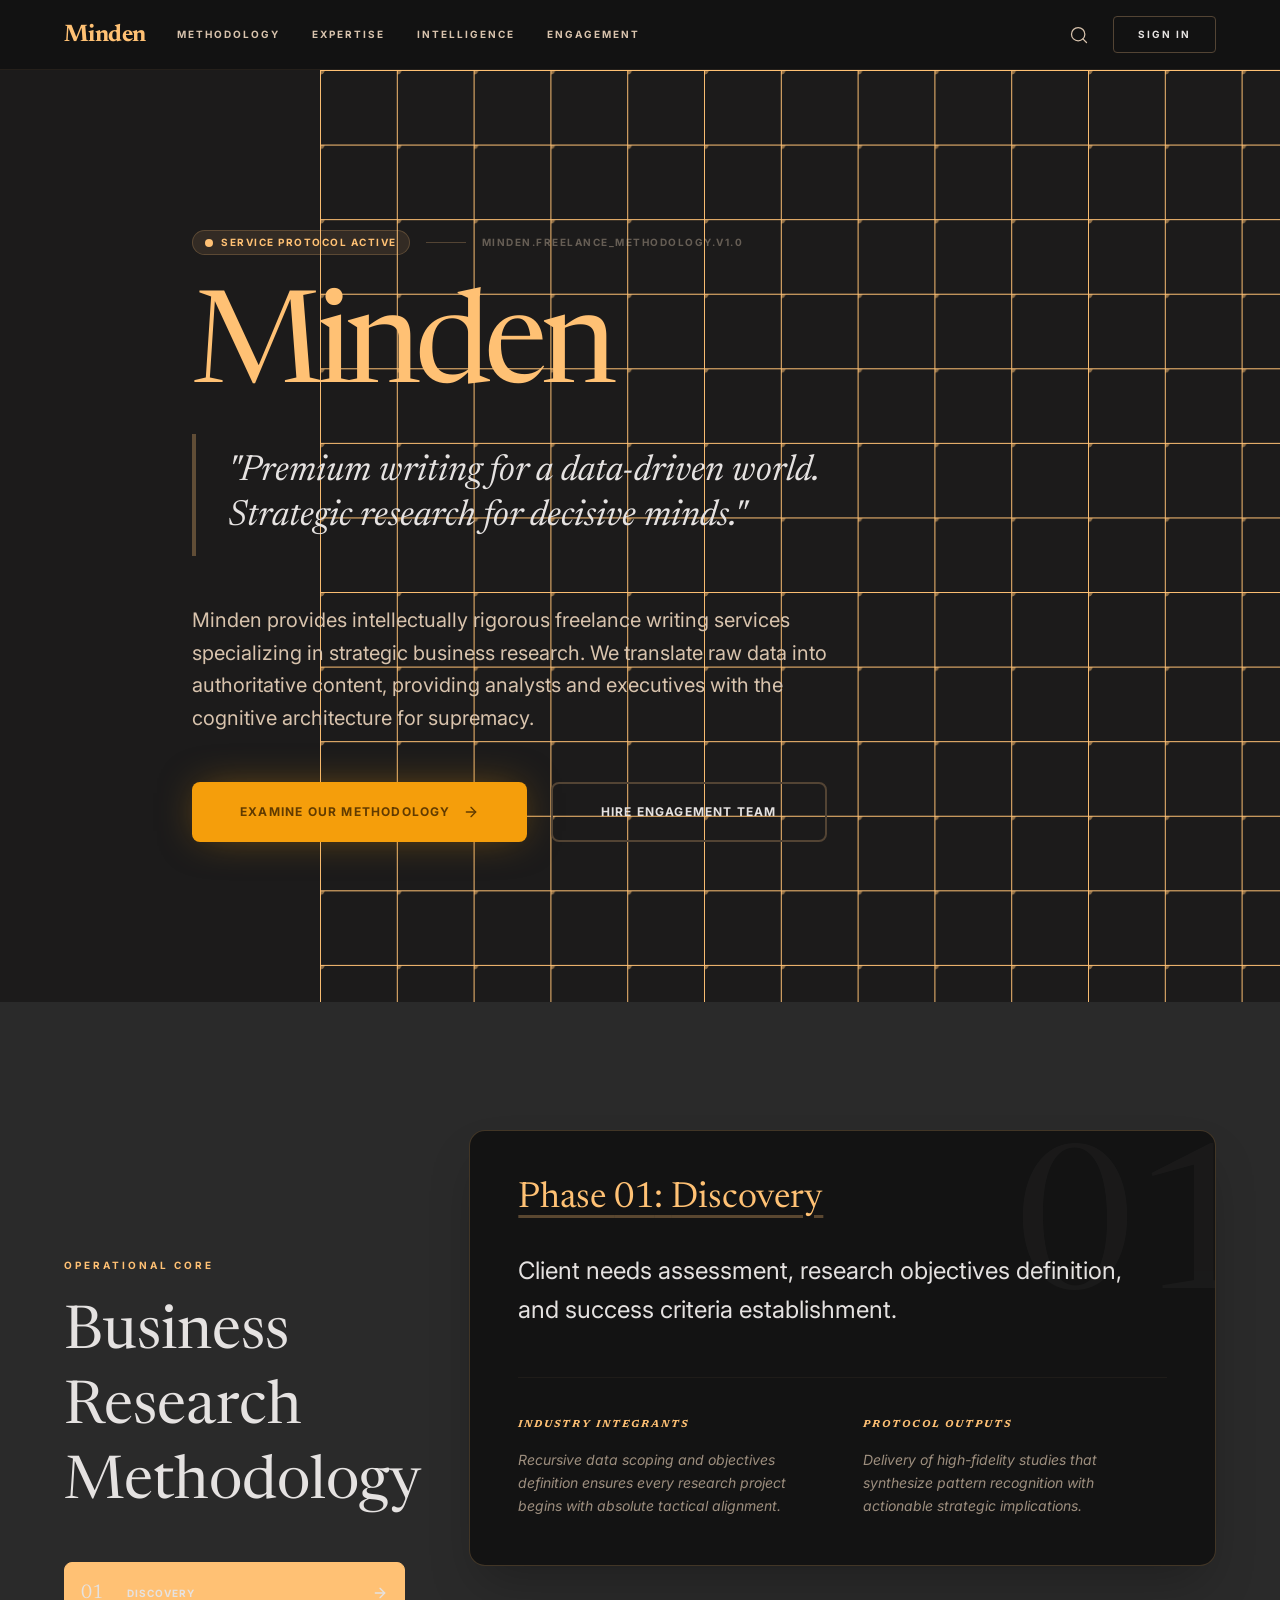
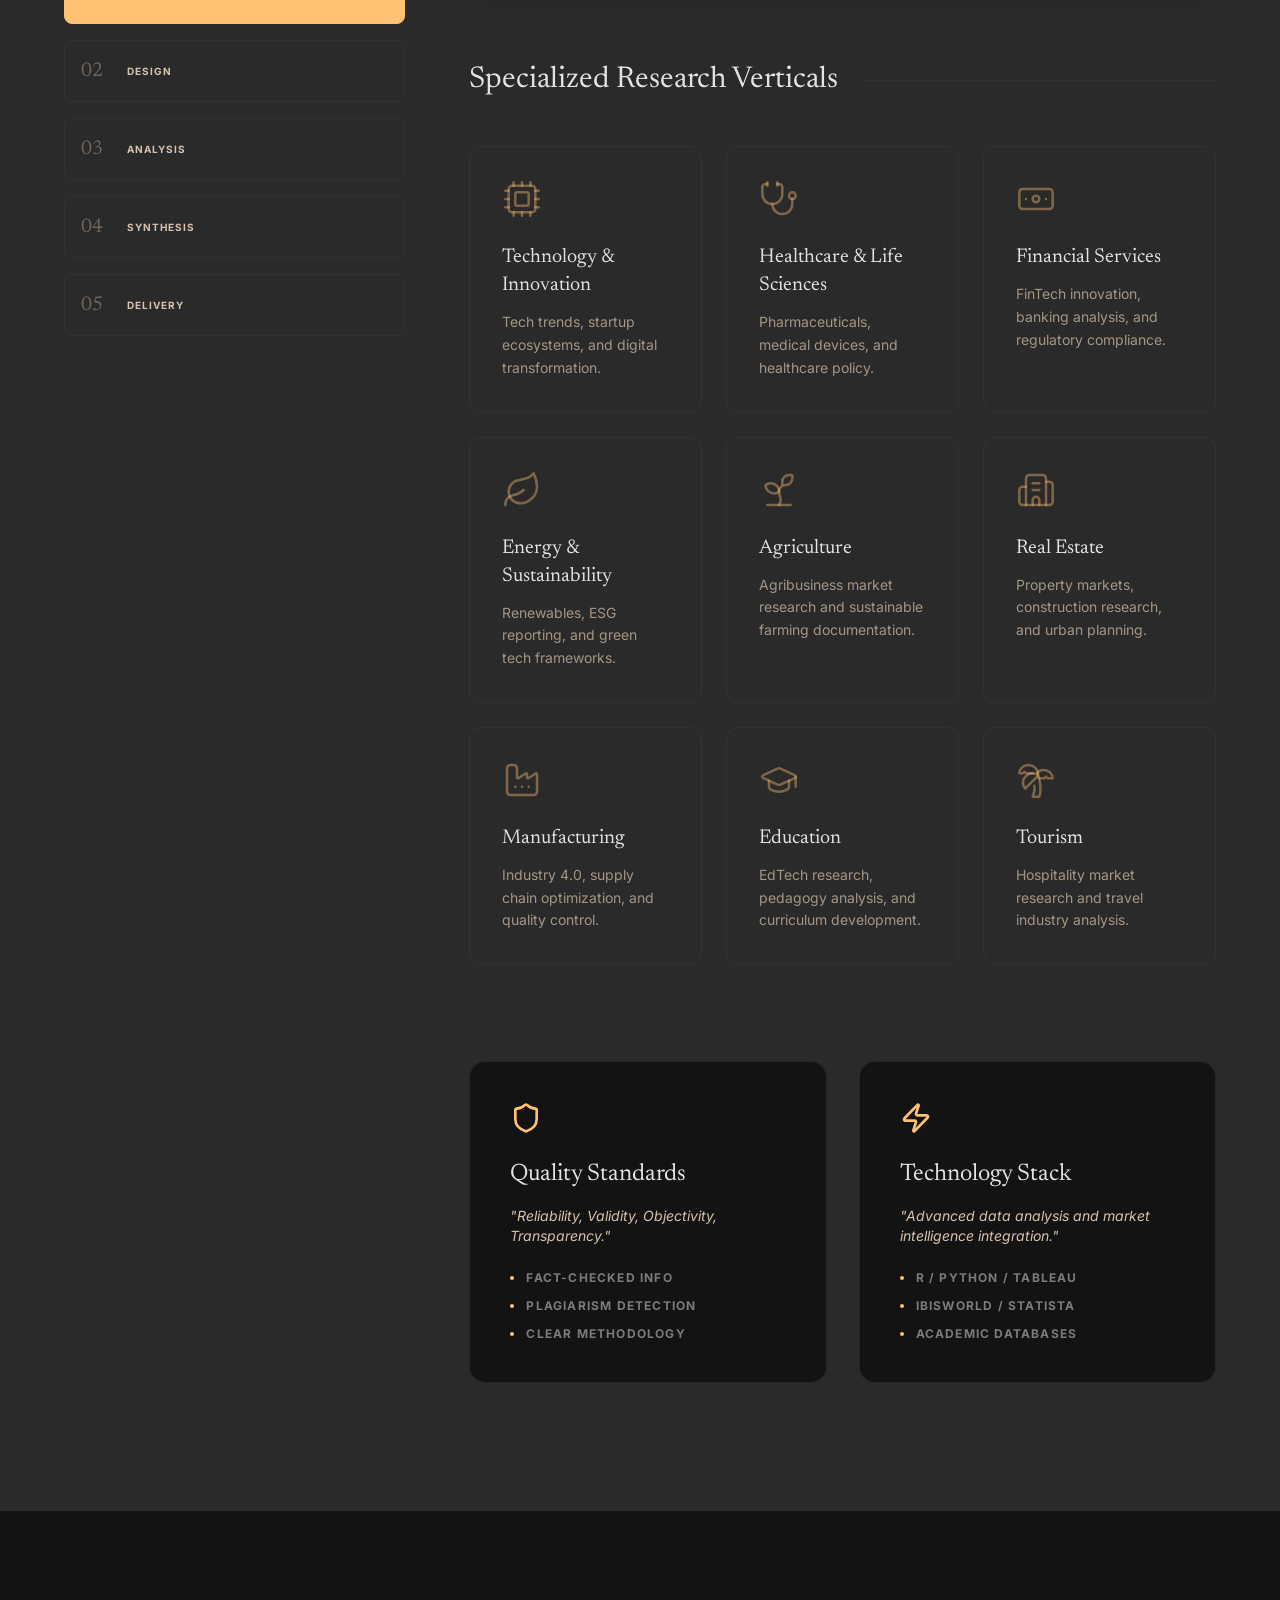
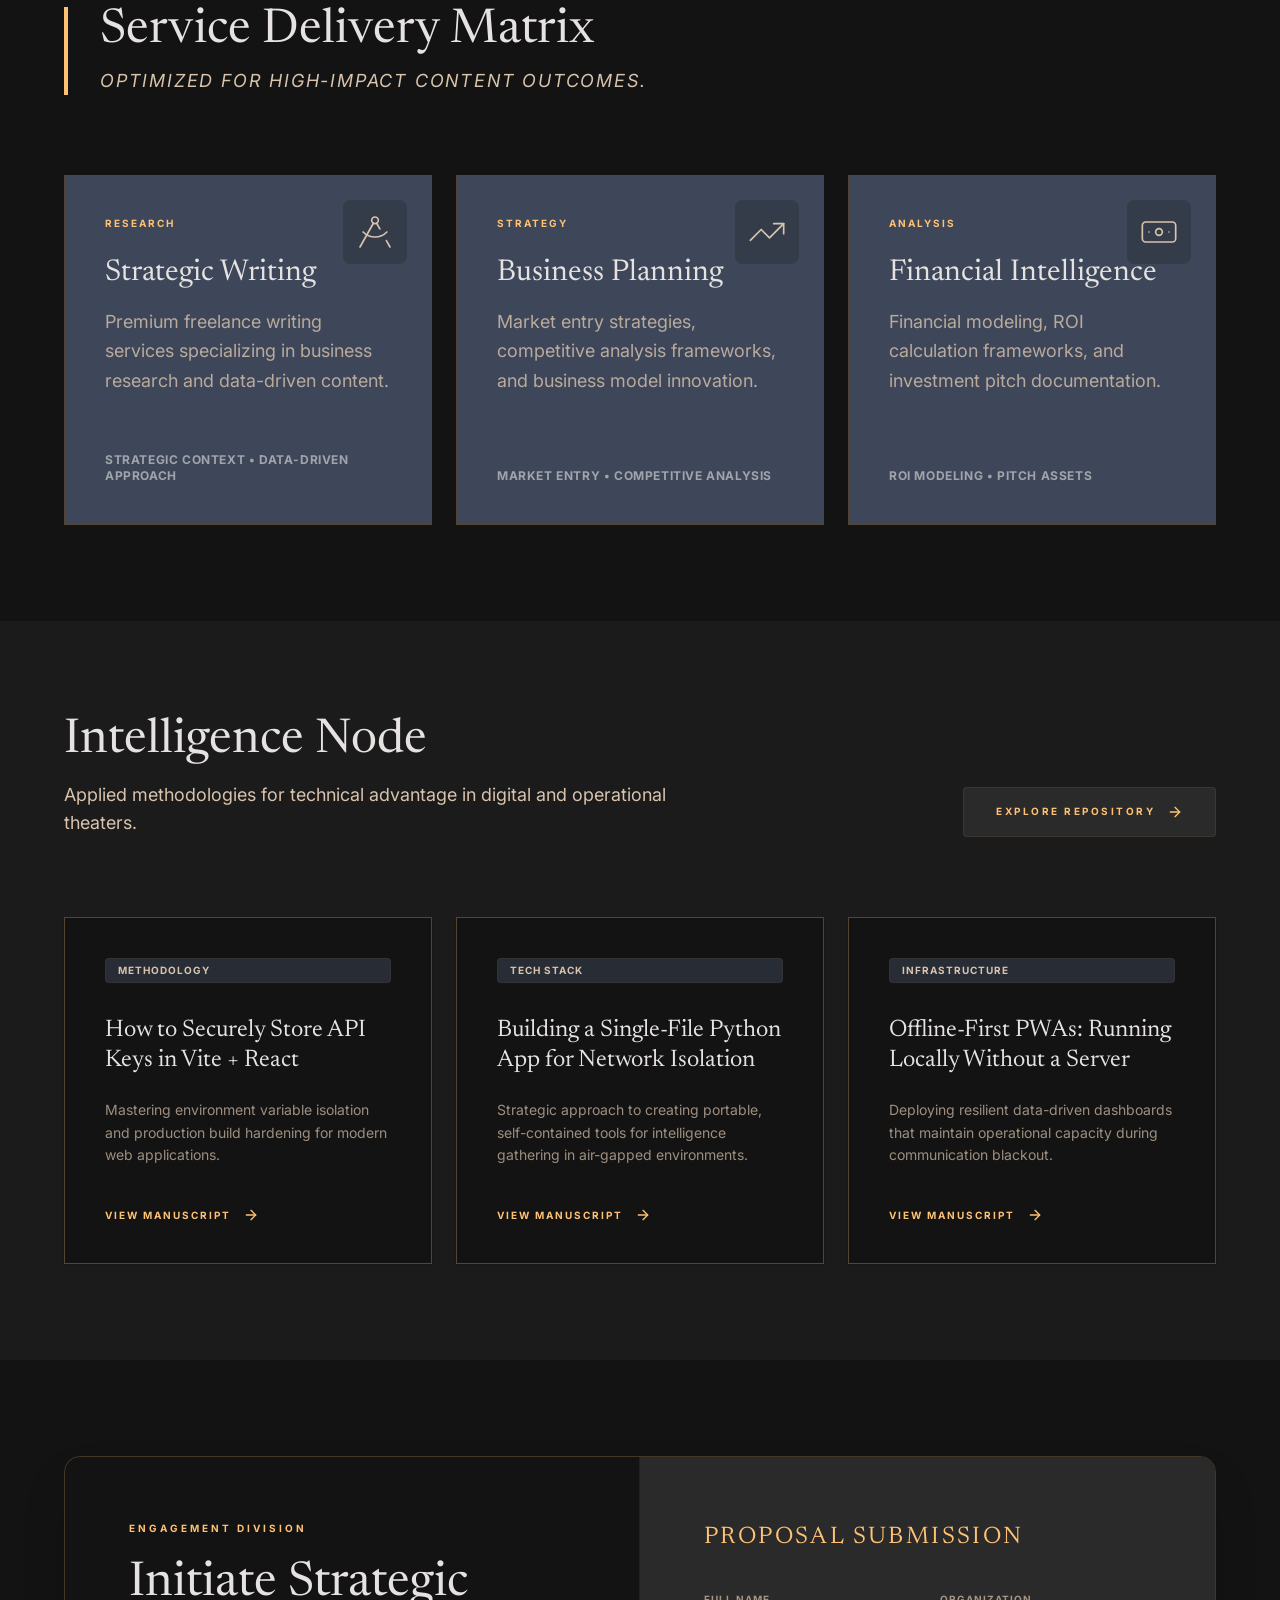
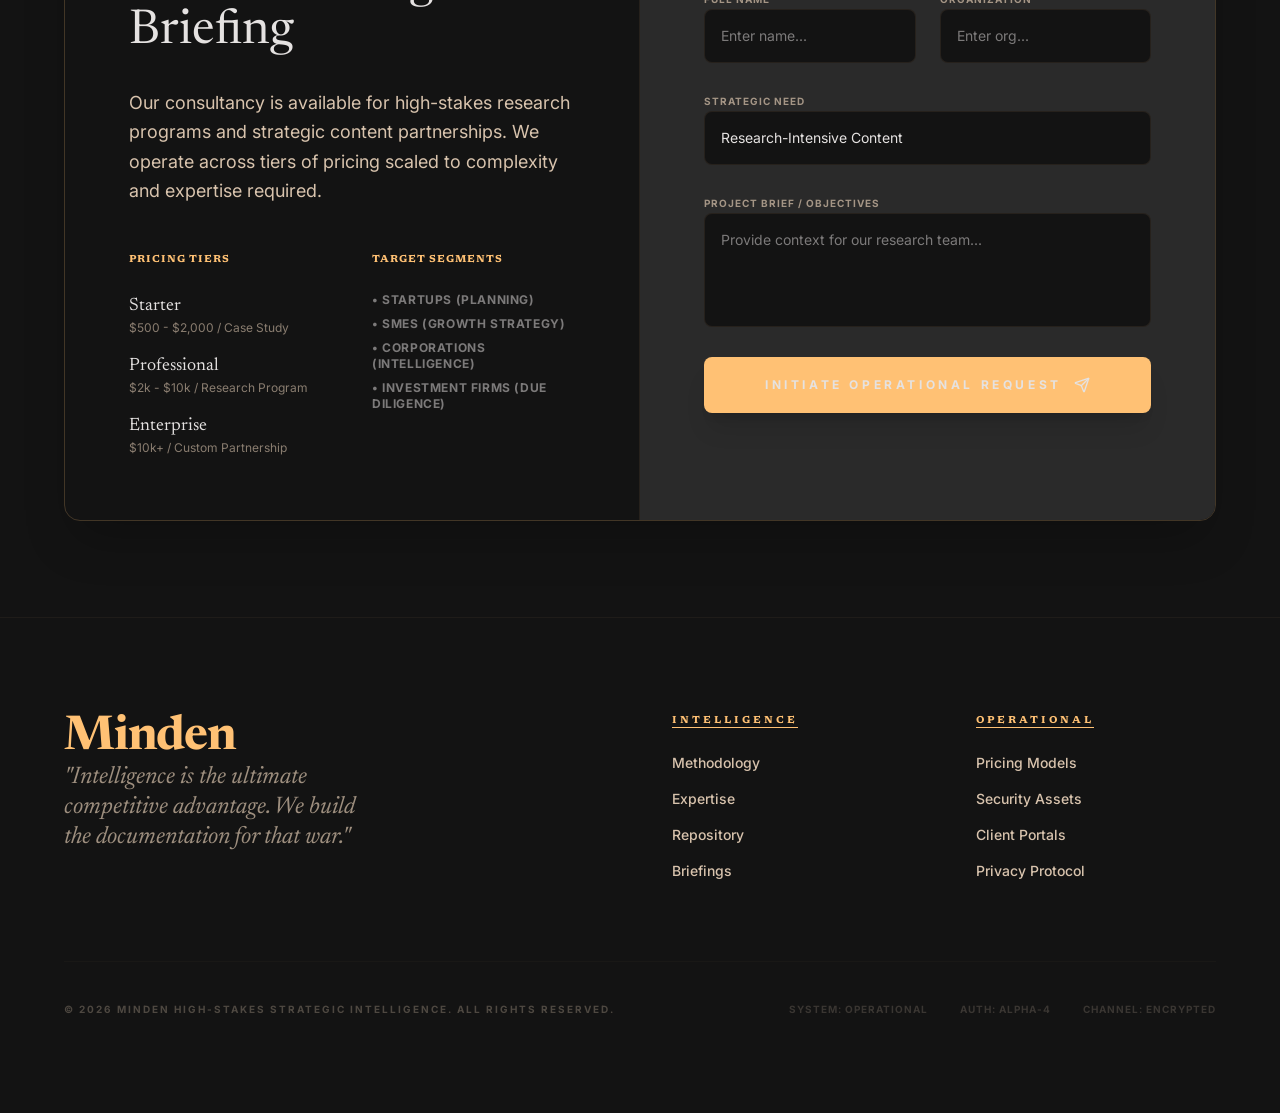
==== index.html @ 7d82afe5 "Initial deployment of Minden website" ====
<!doctype html>
<html lang="en">
  <head>
    <meta charset="UTF-8" />
    <meta name="viewport" content="width=device-width, initial-scale=1.0" />
    <title>My Google AI Studio App</title>
    <script type="module" crossorigin src="/assets/index-CmSTgMzR.js"></script>
    <link rel="stylesheet" crossorigin href="/assets/index-zhvyjBI3.css">
  </head>
  <body>
    <div id="root"></div>
  </body>
</html>
---- assets/index-zhvyjBI3.css ----
@import"https://fonts.googleapis.com/css2?family=Inter:wght@400;500;600;700&family=Newsreader:ital,wght@0,500;0,600;1,500&display=swap";/*! tailwindcss v4.2.4 | MIT License | https://tailwindcss.com */@layer properties{@supports (((-webkit-hyphens:none)) and (not (margin-trim:inline))) or ((-moz-orient:inline) and (not (color:rgb(from red r g b)))){*,:before,:after,::backdrop{--tw-translate-x:0;--tw-translate-y:0;--tw-translate-z:0;--tw-space-y-reverse:0;--tw-border-style:solid;--tw-leading:initial;--tw-font-weight:initial;--tw-tracking:initial;--tw-shadow:0 0 #0000;--tw-shadow-color:initial;--tw-shadow-alpha:100%;--tw-inset-shadow:0 0 #0000;--tw-inset-shadow-color:initial;--tw-inset-shadow-alpha:100%;--tw-ring-color:initial;--tw-ring-shadow:0 0 #0000;--tw-inset-ring-color:initial;--tw-inset-ring-shadow:0 0 #0000;--tw-ring-inset:initial;--tw-ring-offset-width:0px;--tw-ring-offset-color:#fff;--tw-ring-offset-shadow:0 0 #0000;--tw-backdrop-blur:initial;--tw-backdrop-brightness:initial;--tw-backdrop-contrast:initial;--tw-backdrop-grayscale:initial;--tw-backdrop-hue-rotate:initial;--tw-backdrop-invert:initial;--tw-backdrop-opacity:initial;--tw-backdrop-saturate:initial;--tw-backdrop-sepia:initial;--tw-scale-x:1;--tw-scale-y:1;--tw-scale-z:1;--tw-blur:initial;--tw-brightness:initial;--tw-contrast:initial;--tw-grayscale:initial;--tw-hue-rotate:initial;--tw-invert:initial;--tw-opacity:initial;--tw-saturate:initial;--tw-sepia:initial;--tw-drop-shadow:initial;--tw-drop-shadow-color:initial;--tw-drop-shadow-alpha:100%;--tw-drop-shadow-size:initial}}}@layer theme{:root,:host{--font-sans:"Inter", ui-sans-serif, system-ui, sans-serif;--font-serif:"Newsreader", serif;--font-mono:ui-monospace, SFMono-Regular, Menlo, Monaco, Consolas, "Liberation Mono", "Courier New", monospace;--spacing:.25rem;--container-sm:24rem;--container-2xl:42rem;--container-4xl:56rem;--container-7xl:80rem;--text-xs:.75rem;--text-xs--line-height:calc(1 / .75);--text-sm:.875rem;--text-sm--line-height:calc(1.25 / .875);--text-lg:1.125rem;--text-lg--line-height:calc(1.75 / 1.125);--text-xl:1.25rem;--text-xl--line-height:calc(1.75 / 1.25);--text-2xl:1.5rem;--text-2xl--line-height:calc(2 / 1.5);--text-3xl:1.875rem;--text-3xl--line-height: 1.2 ;--text-4xl:2.25rem;--text-4xl--line-height:calc(2.5 / 2.25);--text-5xl:3rem;--text-5xl--line-height:1;--text-6xl:3.75rem;--text-6xl--line-height:1;--text-7xl:4.5rem;--text-7xl--line-height:1;--text-9xl:8rem;--text-9xl--line-height:1;--font-weight-medium:500;--font-weight-bold:700;--tracking-tighter:-.05em;--tracking-tight:-.025em;--tracking-wider:.05em;--tracking-widest:.1em;--leading-tight:1.25;--leading-relaxed:1.625;--radius-lg:.5rem;--radius-xl:.75rem;--radius-2xl:1rem;--animate-pulse:pulse 2s cubic-bezier(.4, 0, .6, 1) infinite;--blur-md:12px;--default-transition-duration:.15s;--default-transition-timing-function:cubic-bezier(.4, 0, .2, 1);--default-font-family:var(--font-sans);--default-mono-font-family:var(--font-mono);--color-background:#131313;--color-primary:#ffc174;--color-primary-container:#f59e0b;--color-on-primary-container:#613b00;--color-secondary-container:#3d4759;--color-surface:#131313;--color-surface-container-low:#1c1b1b;--color-surface-container-high:#2a2a2a;--color-on-surface:#e5e2e1;--color-on-surface-variant:#d8c3ad;--color-outline-variant:#534434;--spacing-margin-lg:64px;--spacing-margin-md:32px;--spacing-gutter:24px}}@layer base{*,:after,:before,::backdrop{box-sizing:border-box;border:0 solid;margin:0;padding:0}::file-selector-button{box-sizing:border-box;border:0 solid;margin:0;padding:0}html,:host{-webkit-text-size-adjust:100%;-moz-tab-size:4;tab-size:4;line-height:1.5;font-family:var(--default-font-family,ui-sans-serif, system-ui, sans-serif, "Apple Color Emoji", "Segoe UI Emoji", "Segoe UI Symbol", "Noto Color Emoji");font-feature-settings:var(--default-font-feature-settings,normal);font-variation-settings:var(--default-font-variation-settings,normal);-webkit-tap-highlight-color:transparent}hr{height:0;color:inherit;border-top-width:1px}abbr:where([title]){-webkit-text-decoration:underline dotted;text-decoration:underline dotted}h1,h2,h3,h4,h5,h6{font-size:inherit;font-weight:inherit}a{color:inherit;-webkit-text-decoration:inherit;text-decoration:inherit}b,strong{font-weight:bolder}code,kbd,samp,pre{font-family:var(--default-mono-font-family,ui-monospace, SFMono-Regular, Menlo, Monaco, Consolas, "Liberation Mono", "Courier New", monospace);font-feature-settings:var(--default-mono-font-feature-settings,normal);font-variation-settings:var(--default-mono-font-variation-settings,normal);font-size:1em}small{font-size:80%}sub,sup{vertical-align:baseline;font-size:75%;line-height:0;position:relative}sub{bottom:-.25em}sup{top:-.5em}table{text-indent:0;border-color:inherit;border-collapse:collapse}:-moz-focusring{outline:auto}progress{vertical-align:baseline}summary{display:list-item}ol,ul,menu{list-style:none}img,svg,video,canvas,audio,iframe,embed,object{vertical-align:middle;display:block}img,video{max-width:100%;height:auto}button,input,select,optgroup,textarea{font:inherit;font-feature-settings:inherit;font-variation-settings:inherit;letter-spacing:inherit;color:inherit;opacity:1;background-color:#0000;border-radius:0}::file-selector-button{font:inherit;font-feature-settings:inherit;font-variation-settings:inherit;letter-spacing:inherit;color:inherit;opacity:1;background-color:#0000;border-radius:0}:where(select:is([multiple],[size])) optgroup{font-weight:bolder}:where(select:is([multiple],[size])) optgroup option{padding-inline-start:20px}::file-selector-button{margin-inline-end:4px}::placeholder{opacity:1}@supports (not ((-webkit-appearance:-apple-pay-button))) or (contain-intrinsic-size:1px){::placeholder{color:currentColor}@supports (color:color-mix(in lab,red,red)){::placeholder{color:color-mix(in oklab,currentcolor 50%,transparent)}}}textarea{resize:vertical}::-webkit-search-decoration{-webkit-appearance:none}::-webkit-date-and-time-value{min-height:1lh;text-align:inherit}::-webkit-datetime-edit{display:inline-flex}::-webkit-datetime-edit-fields-wrapper{padding:0}::-webkit-datetime-edit{padding-block:0}::-webkit-datetime-edit-year-field{padding-block:0}::-webkit-datetime-edit-month-field{padding-block:0}::-webkit-datetime-edit-day-field{padding-block:0}::-webkit-datetime-edit-hour-field{padding-block:0}::-webkit-datetime-edit-minute-field{padding-block:0}::-webkit-datetime-edit-second-field{padding-block:0}::-webkit-datetime-edit-millisecond-field{padding-block:0}::-webkit-datetime-edit-meridiem-field{padding-block:0}::-webkit-calendar-picker-indicator{line-height:1}:-moz-ui-invalid{box-shadow:none}button,input:where([type=button],[type=reset],[type=submit]){-webkit-appearance:button;-moz-appearance:button;appearance:button}::file-selector-button{-webkit-appearance:button;-moz-appearance:button;appearance:button}::-webkit-inner-spin-button{height:auto}::-webkit-outer-spin-button{height:auto}[hidden]:where(:not([hidden=until-found])){display:none!important}body{background-color:var(--color-background);font-family:var(--font-sans);color:var(--color-on-surface);-webkit-font-smoothing:antialiased;-moz-osx-font-smoothing:grayscale}h1,h2,h3,h4,h5,h6{font-family:var(--font-serif)}}@layer components;@layer utilities{.pointer-events-none{pointer-events:none}.absolute{position:absolute}.relative{position:relative}.sticky{position:sticky}.-top-10{top:calc(var(--spacing) * -10)}.top-0{top:calc(var(--spacing) * 0)}.top-1\/2{top:50%}.top-6{top:calc(var(--spacing) * 6)}.-right-1{right:calc(var(--spacing) * -1)}.-right-10{right:calc(var(--spacing) * -10)}.right-0{right:calc(var(--spacing) * 0)}.right-6{right:calc(var(--spacing) * 6)}.right-12{right:calc(var(--spacing) * 12)}.right-full{right:100%}.z-10{z-index:10}.z-20{z-index:20}.z-30{z-index:30}.z-50{z-index:50}.col-span-1{grid-column:span 1/span 1}.mx-auto{margin-inline:auto}.mt-auto{margin-top:auto}.mr-2{margin-right:calc(var(--spacing) * 2)}.mr-4{margin-right:calc(var(--spacing) * 4)}.mb-3{margin-bottom:calc(var(--spacing) * 3)}.mb-4{margin-bottom:calc(var(--spacing) * 4)}.mb-6{margin-bottom:calc(var(--spacing) * 6)}.mb-8{margin-bottom:calc(var(--spacing) * 8)}.mb-10{margin-bottom:calc(var(--spacing) * 10)}.mb-12{margin-bottom:calc(var(--spacing) * 12)}.mb-20{margin-bottom:calc(var(--spacing) * 20)}.ml-2{margin-left:calc(var(--spacing) * 2)}.ml-auto{margin-left:auto}.line-clamp-3{-webkit-line-clamp:3;-webkit-box-orient:vertical;display:-webkit-box;overflow:hidden}.block{display:block}.flex{display:flex}.grid{display:grid}.hidden{display:none}.inline-block{display:inline-block}.h-1{height:calc(var(--spacing) * 1)}.h-2{height:calc(var(--spacing) * 2)}.h-4{height:calc(var(--spacing) * 4)}.h-5{height:calc(var(--spacing) * 5)}.h-8{height:calc(var(--spacing) * 8)}.h-10{height:calc(var(--spacing) * 10)}.h-fit{height:fit-content}.h-full{height:100%}.h-px{height:1px}.min-h-screen{min-height:100vh}.w-1{width:calc(var(--spacing) * 1)}.w-2{width:calc(var(--spacing) * 2)}.w-3\/4{width:75%}.w-4{width:calc(var(--spacing) * 4)}.w-5{width:calc(var(--spacing) * 5)}.w-8{width:calc(var(--spacing) * 8)}.w-10{width:calc(var(--spacing) * 10)}.w-full{width:100%}.max-w-2xl{max-width:var(--container-2xl)}.max-w-4xl{max-width:var(--container-4xl)}.max-w-7xl{max-width:var(--container-7xl)}.max-w-sm{max-width:var(--container-sm)}.flex-grow{flex-grow:1}.-translate-x-4{--tw-translate-x:calc(var(--spacing) * -4);translate:var(--tw-translate-x) var(--tw-translate-y)}.translate-x-0{--tw-translate-x:calc(var(--spacing) * 0);translate:var(--tw-translate-x) var(--tw-translate-y)}.-translate-y-1\/2{--tw-translate-y: -50% ;translate:var(--tw-translate-x) var(--tw-translate-y)}.rotate-45{rotate:45deg}.animate-pulse{animation:var(--animate-pulse)}.cursor-help{cursor:help}.cursor-pointer{cursor:pointer}.resize-none{resize:none}.appearance-none{-webkit-appearance:none;-moz-appearance:none;appearance:none}.grid-cols-1{grid-template-columns:repeat(1,minmax(0,1fr))}.flex-col{flex-direction:column}.items-baseline{align-items:baseline}.items-center{align-items:center}.justify-between{justify-content:space-between}.justify-center{justify-content:center}.gap-2{gap:calc(var(--spacing) * 2)}.gap-3{gap:calc(var(--spacing) * 3)}.gap-4{gap:calc(var(--spacing) * 4)}.gap-6{gap:calc(var(--spacing) * 6)}.gap-8{gap:calc(var(--spacing) * 8)}.gap-10{gap:calc(var(--spacing) * 10)}.gap-16{gap:calc(var(--spacing) * 16)}.gap-gutter{gap:var(--spacing-gutter)}:where(.space-y-2>:not(:last-child)){--tw-space-y-reverse:0;margin-block-start:calc(calc(var(--spacing) * 2) * var(--tw-space-y-reverse));margin-block-end:calc(calc(var(--spacing) * 2) * calc(1 - var(--tw-space-y-reverse)))}:where(.space-y-3>:not(:last-child)){--tw-space-y-reverse:0;margin-block-start:calc(calc(var(--spacing) * 3) * var(--tw-space-y-reverse));margin-block-end:calc(calc(var(--spacing) * 3) * calc(1 - var(--tw-space-y-reverse)))}:where(.space-y-4>:not(:last-child)){--tw-space-y-reverse:0;margin-block-start:calc(calc(var(--spacing) * 4) * var(--tw-space-y-reverse));margin-block-end:calc(calc(var(--spacing) * 4) * calc(1 - var(--tw-space-y-reverse)))}:where(.space-y-6>:not(:last-child)){--tw-space-y-reverse:0;margin-block-start:calc(calc(var(--spacing) * 6) * var(--tw-space-y-reverse));margin-block-end:calc(calc(var(--spacing) * 6) * calc(1 - var(--tw-space-y-reverse)))}:where(.space-y-10>:not(:last-child)){--tw-space-y-reverse:0;margin-block-start:calc(calc(var(--spacing) * 10) * var(--tw-space-y-reverse));margin-block-end:calc(calc(var(--spacing) * 10) * calc(1 - var(--tw-space-y-reverse)))}:where(.space-y-24>:not(:last-child)){--tw-space-y-reverse:0;margin-block-start:calc(calc(var(--spacing) * 24) * var(--tw-space-y-reverse));margin-block-end:calc(calc(var(--spacing) * 24) * calc(1 - var(--tw-space-y-reverse)))}.overflow-hidden{overflow:hidden}.scroll-smooth{scroll-behavior:smooth}.rounded{border-radius:.25rem}.rounded-2xl{border-radius:var(--radius-2xl)}.rounded-full{border-radius:3.40282e38px}.rounded-lg{border-radius:var(--radius-lg)}.rounded-xl{border-radius:var(--radius-xl)}.border{border-style:var(--tw-border-style);border-width:1px}.border-2{border-style:var(--tw-border-style);border-width:2px}.border-t{border-top-style:var(--tw-border-style);border-top-width:1px}.border-b{border-bottom-style:var(--tw-border-style);border-bottom-width:1px}.border-l-4{border-left-style:var(--tw-border-style);border-left-width:4px}.border-none{--tw-border-style:none;border-style:none}.border-outline-variant{border-color:var(--color-outline-variant)}.border-outline-variant\/10{border-color:#5344341a}@supports (color:color-mix(in lab,red,red)){.border-outline-variant\/10{border-color:color-mix(in oklab,var(--color-outline-variant) 10%,transparent)}}.border-outline-variant\/20{border-color:#53443433}@supports (color:color-mix(in lab,red,red)){.border-outline-variant\/20{border-color:color-mix(in oklab,var(--color-outline-variant) 20%,transparent)}}.border-outline-variant\/30{border-color:#5344344d}@supports (color:color-mix(in lab,red,red)){.border-outline-variant\/30{border-color:color-mix(in oklab,var(--color-outline-variant) 30%,transparent)}}.border-outline-variant\/50{border-color:#53443480}@supports (color:color-mix(in lab,red,red)){.border-outline-variant\/50{border-color:color-mix(in oklab,var(--color-outline-variant) 50%,transparent)}}.border-primary{border-color:var(--color-primary)}.border-primary\/10{border-color:#ffc1741a}@supports (color:color-mix(in lab,red,red)){.border-primary\/10{border-color:color-mix(in oklab,var(--color-primary) 10%,transparent)}}.border-primary\/20{border-color:#ffc17433}@supports (color:color-mix(in lab,red,red)){.border-primary\/20{border-color:color-mix(in oklab,var(--color-primary) 20%,transparent)}}.border-primary\/30{border-color:#ffc1744d}@supports (color:color-mix(in lab,red,red)){.border-primary\/30{border-color:color-mix(in oklab,var(--color-primary) 30%,transparent)}}.bg-background{background-color:var(--color-background)}.bg-background\/20{background-color:#13131333}@supports (color:color-mix(in lab,red,red)){.bg-background\/20{background-color:color-mix(in oklab,var(--color-background) 20%,transparent)}}.bg-background\/80{background-color:#131313cc}@supports (color:color-mix(in lab,red,red)){.bg-background\/80{background-color:color-mix(in oklab,var(--color-background) 80%,transparent)}}.bg-outline-variant{background-color:var(--color-outline-variant)}.bg-outline-variant\/30{background-color:#5344344d}@supports (color:color-mix(in lab,red,red)){.bg-outline-variant\/30{background-color:color-mix(in oklab,var(--color-outline-variant) 30%,transparent)}}.bg-primary{background-color:var(--color-primary)}.bg-primary-container{background-color:var(--color-primary-container)}.bg-primary\/10{background-color:#ffc1741a}@supports (color:color-mix(in lab,red,red)){.bg-primary\/10{background-color:color-mix(in oklab,var(--color-primary) 10%,transparent)}}.bg-secondary-container{background-color:var(--color-secondary-container)}.bg-secondary-container\/50{background-color:#3d475980}@supports (color:color-mix(in lab,red,red)){.bg-secondary-container\/50{background-color:color-mix(in oklab,var(--color-secondary-container) 50%,transparent)}}.bg-surface{background-color:var(--color-surface)}.bg-surface-container-high{background-color:var(--color-surface-container-high)}.bg-surface-container-low{background-color:var(--color-surface-container-low)}.bg-transparent{background-color:#0000}.p-2{padding:calc(var(--spacing) * 2)}.p-3{padding:calc(var(--spacing) * 3)}.p-4{padding:calc(var(--spacing) * 4)}.p-8{padding:calc(var(--spacing) * 8)}.p-10{padding:calc(var(--spacing) * 10)}.p-12{padding:calc(var(--spacing) * 12)}.px-3{padding-inline:calc(var(--spacing) * 3)}.px-4{padding-inline:calc(var(--spacing) * 4)}.px-6{padding-inline:calc(var(--spacing) * 6)}.px-8{padding-inline:calc(var(--spacing) * 8)}.px-12{padding-inline:calc(var(--spacing) * 12)}.px-margin-md{padding-inline:var(--spacing-margin-md)}.py-1{padding-block:calc(var(--spacing) * 1)}.py-1\.5{padding-block:calc(var(--spacing) * 1.5)}.py-2{padding-block:calc(var(--spacing) * 2)}.py-2\.5{padding-block:calc(var(--spacing) * 2.5)}.py-4{padding-block:calc(var(--spacing) * 4)}.py-5{padding-block:calc(var(--spacing) * 5)}.py-24{padding-block:calc(var(--spacing) * 24)}.py-28{padding-block:calc(var(--spacing) * 28)}.py-32{padding-block:calc(var(--spacing) * 32)}.pt-10{padding-top:calc(var(--spacing) * 10)}.pl-8{padding-left:calc(var(--spacing) * 8)}.text-left{text-align:left}.font-sans{font-family:var(--font-sans)}.font-serif{font-family:var(--font-serif)}.text-2xl{font-size:var(--text-2xl);line-height:var(--tw-leading,var(--text-2xl--line-height))}.text-3xl{font-size:var(--text-3xl);line-height:var(--tw-leading,var(--text-3xl--line-height))}.text-4xl{font-size:var(--text-4xl);line-height:var(--tw-leading,var(--text-4xl--line-height))}.text-5xl{font-size:var(--text-5xl);line-height:var(--tw-leading,var(--text-5xl--line-height))}.text-7xl{font-size:var(--text-7xl);line-height:var(--tw-leading,var(--text-7xl--line-height))}.text-lg{font-size:var(--text-lg);line-height:var(--tw-leading,var(--text-lg--line-height))}.text-sm{font-size:var(--text-sm);line-height:var(--tw-leading,var(--text-sm--line-height))}.text-xl{font-size:var(--text-xl);line-height:var(--tw-leading,var(--text-xl--line-height))}.text-xs{font-size:var(--text-xs);line-height:var(--tw-leading,var(--text-xs--line-height))}.text-\[10px\]{font-size:10px}.text-\[200px\]{font-size:200px}.leading-\[0\.9\]{--tw-leading:.9;line-height:.9}.leading-relaxed{--tw-leading:var(--leading-relaxed);line-height:var(--leading-relaxed)}.leading-tight{--tw-leading:var(--leading-tight);line-height:var(--leading-tight)}.font-bold{--tw-font-weight:var(--font-weight-bold);font-weight:var(--font-weight-bold)}.font-medium{--tw-font-weight:var(--font-weight-medium);font-weight:var(--font-weight-medium)}.tracking-\[0\.1em\]{--tw-tracking:.1em;letter-spacing:.1em}.tracking-\[0\.2em\]{--tw-tracking:.2em;letter-spacing:.2em}.tracking-\[0\.3em\]{--tw-tracking:.3em;letter-spacing:.3em}.tracking-\[0\.15em\]{--tw-tracking:.15em;letter-spacing:.15em}.tracking-\[0\.25em\]{--tw-tracking:.25em;letter-spacing:.25em}.tracking-tight{--tw-tracking:var(--tracking-tight);letter-spacing:var(--tracking-tight)}.tracking-tighter{--tw-tracking:var(--tracking-tighter);letter-spacing:var(--tracking-tighter)}.tracking-wider{--tw-tracking:var(--tracking-wider);letter-spacing:var(--tracking-wider)}.tracking-widest{--tw-tracking:var(--tracking-widest);letter-spacing:var(--tracking-widest)}.text-balance{text-wrap:balance}.whitespace-nowrap{white-space:nowrap}.text-on-primary-container{color:var(--color-on-primary-container)}.text-on-surface{color:var(--color-on-surface)}.text-on-surface-variant{color:var(--color-on-surface-variant)}.text-on-surface-variant\/20{color:#d8c3ad33}@supports (color:color-mix(in lab,red,red)){.text-on-surface-variant\/20{color:color-mix(in oklab,var(--color-on-surface-variant) 20%,transparent)}}.text-on-surface-variant\/30{color:#d8c3ad4d}@supports (color:color-mix(in lab,red,red)){.text-on-surface-variant\/30{color:color-mix(in oklab,var(--color-on-surface-variant) 30%,transparent)}}.text-on-surface-variant\/40{color:#d8c3ad66}@supports (color:color-mix(in lab,red,red)){.text-on-surface-variant\/40{color:color-mix(in oklab,var(--color-on-surface-variant) 40%,transparent)}}.text-on-surface-variant\/70{color:#d8c3adb3}@supports (color:color-mix(in lab,red,red)){.text-on-surface-variant\/70{color:color-mix(in oklab,var(--color-on-surface-variant) 70%,transparent)}}.text-on-surface\/50{color:#e5e2e180}@supports (color:color-mix(in lab,red,red)){.text-on-surface\/50{color:color-mix(in oklab,var(--color-on-surface) 50%,transparent)}}.text-on-surface\/60{color:#e5e2e199}@supports (color:color-mix(in lab,red,red)){.text-on-surface\/60{color:color-mix(in oklab,var(--color-on-surface) 60%,transparent)}}.text-primary{color:var(--color-primary)}.text-primary\/40{color:#ffc17466}@supports (color:color-mix(in lab,red,red)){.text-primary\/40{color:color-mix(in oklab,var(--color-primary) 40%,transparent)}}.uppercase{text-transform:uppercase}.italic{font-style:italic}.underline{text-decoration-line:underline}.decoration-primary\/30{text-decoration-color:#ffc1744d}@supports (color:color-mix(in lab,red,red)){.decoration-primary\/30{-webkit-text-decoration-color:color-mix(in oklab,var(--color-primary) 30%,transparent);text-decoration-color:color-mix(in oklab,var(--color-primary) 30%,transparent)}}.underline-offset-4{text-underline-offset:4px}.underline-offset-8{text-underline-offset:8px}.opacity-0{opacity:0}.opacity-40{opacity:.4}.opacity-60{opacity:.6}.opacity-70{opacity:.7}.opacity-80{opacity:.8}.opacity-100{opacity:1}.opacity-\[0\.03\]{opacity:.03}.shadow-2xl{--tw-shadow:0 25px 50px -12px var(--tw-shadow-color,#00000040);box-shadow:var(--tw-inset-shadow),var(--tw-inset-ring-shadow),var(--tw-ring-offset-shadow),var(--tw-ring-shadow),var(--tw-shadow)}.shadow-\[0_0_40px_-10px_rgba\(245\,158\,11\,0\.5\)\]{--tw-shadow:0 0 40px -10px var(--tw-shadow-color,#f59e0b80);box-shadow:var(--tw-inset-shadow),var(--tw-inset-ring-shadow),var(--tw-ring-offset-shadow),var(--tw-ring-shadow),var(--tw-shadow)}.shadow-sm{--tw-shadow:0 1px 3px 0 var(--tw-shadow-color,#0000001a), 0 1px 2px -1px var(--tw-shadow-color,#0000001a);box-shadow:var(--tw-inset-shadow),var(--tw-inset-ring-shadow),var(--tw-ring-offset-shadow),var(--tw-ring-shadow),var(--tw-shadow)}.shadow-xl{--tw-shadow:0 20px 25px -5px var(--tw-shadow-color,#0000001a), 0 8px 10px -6px var(--tw-shadow-color,#0000001a);box-shadow:var(--tw-inset-shadow),var(--tw-inset-ring-shadow),var(--tw-ring-offset-shadow),var(--tw-ring-shadow),var(--tw-shadow)}.backdrop-blur-md{--tw-backdrop-blur:blur(var(--blur-md));-webkit-backdrop-filter:var(--tw-backdrop-blur,) var(--tw-backdrop-brightness,) var(--tw-backdrop-contrast,) var(--tw-backdrop-grayscale,) var(--tw-backdrop-hue-rotate,) var(--tw-backdrop-invert,) var(--tw-backdrop-opacity,) var(--tw-backdrop-saturate,) var(--tw-backdrop-sepia,);backdrop-filter:var(--tw-backdrop-blur,) var(--tw-backdrop-brightness,) var(--tw-backdrop-contrast,) var(--tw-backdrop-grayscale,) var(--tw-backdrop-hue-rotate,) var(--tw-backdrop-invert,) var(--tw-backdrop-opacity,) var(--tw-backdrop-saturate,) var(--tw-backdrop-sepia,)}.transition{transition-property:color,background-color,border-color,outline-color,text-decoration-color,fill,stroke,--tw-gradient-from,--tw-gradient-via,--tw-gradient-to,opacity,box-shadow,transform,translate,scale,rotate,filter,-webkit-backdrop-filter,backdrop-filter,display,content-visibility,overlay,pointer-events;transition-timing-function:var(--tw-ease,var(--default-transition-timing-function));transition-duration:var(--tw-duration,var(--default-transition-duration))}.transition-all{transition-property:all;transition-timing-function:var(--tw-ease,var(--default-transition-timing-function));transition-duration:var(--tw-duration,var(--default-transition-duration))}.transition-colors{transition-property:color,background-color,border-color,outline-color,text-decoration-color,fill,stroke,--tw-gradient-from,--tw-gradient-via,--tw-gradient-to;transition-timing-function:var(--tw-ease,var(--default-transition-timing-function));transition-duration:var(--tw-duration,var(--default-transition-duration))}.transition-opacity{transition-property:opacity;transition-timing-function:var(--tw-ease,var(--default-transition-timing-function));transition-duration:var(--tw-duration,var(--default-transition-duration))}.transition-transform{transition-property:transform,translate,scale,rotate;transition-timing-function:var(--tw-ease,var(--default-transition-timing-function));transition-duration:var(--tw-duration,var(--default-transition-duration))}.outline-none{--tw-outline-style:none;outline-style:none}.select-none{-webkit-user-select:none;user-select:none}@media(hover:hover){.group-hover\:translate-x-0:is(:where(.group):hover *){--tw-translate-x:calc(var(--spacing) * 0);translate:var(--tw-translate-x) var(--tw-translate-y)}.group-hover\:translate-x-1:is(:where(.group):hover *){--tw-translate-x:calc(var(--spacing) * 1);translate:var(--tw-translate-x) var(--tw-translate-y)}.group-hover\:scale-110:is(:where(.group):hover *){--tw-scale-x:110%;--tw-scale-y:110%;--tw-scale-z:110%;scale:var(--tw-scale-x) var(--tw-scale-y)}.group-hover\:bg-primary\/10:is(:where(.group):hover *){background-color:#ffc1741a}@supports (color:color-mix(in lab,red,red)){.group-hover\:bg-primary\/10:is(:where(.group):hover *){background-color:color-mix(in oklab,var(--color-primary) 10%,transparent)}}.group-hover\:text-primary:is(:where(.group):hover *){color:var(--color-primary)}.group-hover\:opacity-100:is(:where(.group):hover *){opacity:1}}.selection\:bg-primary\/30 ::selection{background-color:#ffc1744d}@supports (color:color-mix(in lab,red,red)){.selection\:bg-primary\/30 ::selection{background-color:color-mix(in oklab,var(--color-primary) 30%,transparent)}}.selection\:bg-primary\/30::selection{background-color:#ffc1744d}@supports (color:color-mix(in lab,red,red)){.selection\:bg-primary\/30::selection{background-color:color-mix(in oklab,var(--color-primary) 30%,transparent)}}.placeholder\:text-on-surface-variant\/50::placeholder{color:#d8c3ad80}@supports (color:color-mix(in lab,red,red)){.placeholder\:text-on-surface-variant\/50::placeholder{color:color-mix(in oklab,var(--color-on-surface-variant) 50%,transparent)}}@media(hover:hover){.hover\:border-primary:hover{border-color:var(--color-primary)}.hover\:border-primary\/40:hover{border-color:#ffc17466}@supports (color:color-mix(in lab,red,red)){.hover\:border-primary\/40:hover{border-color:color-mix(in oklab,var(--color-primary) 40%,transparent)}}.hover\:border-primary\/50:hover{border-color:#ffc17480}@supports (color:color-mix(in lab,red,red)){.hover\:border-primary\/50:hover{border-color:color-mix(in oklab,var(--color-primary) 50%,transparent)}}.hover\:bg-surface-container-high:hover{background-color:var(--color-surface-container-high)}.hover\:tracking-\[0\.3em\]:hover{--tw-tracking:.3em;letter-spacing:.3em}.hover\:text-on-surface:hover{color:var(--color-on-surface)}.hover\:text-primary:hover{color:var(--color-primary)}.hover\:opacity-80:hover{opacity:.8}.hover\:shadow-2xl:hover{--tw-shadow:0 25px 50px -12px var(--tw-shadow-color,#00000040);box-shadow:var(--tw-inset-shadow),var(--tw-inset-ring-shadow),var(--tw-ring-offset-shadow),var(--tw-ring-shadow),var(--tw-shadow)}.hover\:brightness-110:hover{--tw-brightness:brightness(110%);filter:var(--tw-blur,) var(--tw-brightness,) var(--tw-contrast,) var(--tw-grayscale,) var(--tw-hue-rotate,) var(--tw-invert,) var(--tw-saturate,) var(--tw-sepia,) var(--tw-drop-shadow,)}}.focus\:border-primary\/50:focus{border-color:#ffc17480}@supports (color:color-mix(in lab,red,red)){.focus\:border-primary\/50:focus{border-color:color-mix(in oklab,var(--color-primary) 50%,transparent)}}.active\:scale-95:active{--tw-scale-x:95%;--tw-scale-y:95%;--tw-scale-z:95%;scale:var(--tw-scale-x) var(--tw-scale-y)}.active\:scale-\[0\.98\]:active{scale:.98}@media(min-width:40rem){.sm\:block{display:block}.sm\:grid-cols-2{grid-template-columns:repeat(2,minmax(0,1fr))}.sm\:flex-row{flex-direction:row}}@media(min-width:48rem){.md\:right-32{right:calc(var(--spacing) * 32)}.md\:col-span-2{grid-column:span 2/span 2}.md\:flex{display:flex}.md\:grid-cols-2{grid-template-columns:repeat(2,minmax(0,1fr))}.md\:grid-cols-3{grid-template-columns:repeat(3,minmax(0,1fr))}.md\:grid-cols-4{grid-template-columns:repeat(4,minmax(0,1fr))}.md\:flex-row{flex-direction:row}.md\:items-end{align-items:flex-end}.md\:p-16{padding:calc(var(--spacing) * 16)}.md\:px-margin-lg{padding-inline:var(--spacing-margin-lg)}.md\:py-40{padding-block:calc(var(--spacing) * 40)}.md\:text-4xl{font-size:var(--text-4xl);line-height:var(--tw-leading,var(--text-4xl--line-height))}.md\:text-5xl{font-size:var(--text-5xl);line-height:var(--tw-leading,var(--text-5xl--line-height))}.md\:text-6xl{font-size:var(--text-6xl);line-height:var(--tw-leading,var(--text-6xl--line-height))}.md\:text-9xl{font-size:var(--text-9xl);line-height:var(--tw-leading,var(--text-9xl--line-height))}.md\:text-xl{font-size:var(--text-xl);line-height:var(--tw-leading,var(--text-xl--line-height))}}@media(min-width:64rem){.lg\:sticky{position:sticky}.lg\:top-32{top:calc(var(--spacing) * 32)}.lg\:col-span-4{grid-column:span 4/span 4}.lg\:col-span-8{grid-column:span 8/span 8}.lg\:block{display:block}.lg\:grid-cols-2{grid-template-columns:repeat(2,minmax(0,1fr))}.lg\:grid-cols-12{grid-template-columns:repeat(12,minmax(0,1fr))}.lg\:border-r{border-right-style:var(--tw-border-style);border-right-width:1px}.lg\:border-b-0{border-bottom-style:var(--tw-border-style);border-bottom-width:0}.lg\:px-margin-lg{padding-inline:var(--spacing-margin-lg)}}@media(min-width:80rem){.xl\:grid-cols-3{grid-template-columns:repeat(3,minmax(0,1fr))}}}.line-clamp-3{-webkit-line-clamp:3;-webkit-box-orient:vertical;display:-webkit-box;overflow:hidden}@property --tw-translate-x{syntax:"*";inherits:false;initial-value:0}@property --tw-translate-y{syntax:"*";inherits:false;initial-value:0}@property --tw-translate-z{syntax:"*";inherits:false;initial-value:0}@property --tw-space-y-reverse{syntax:"*";inherits:false;initial-value:0}@property --tw-border-style{syntax:"*";inherits:false;initial-value:solid}@property --tw-leading{syntax:"*";inherits:false}@property --tw-font-weight{syntax:"*";inherits:false}@property --tw-tracking{syntax:"*";inherits:false}@property --tw-shadow{syntax:"*";inherits:false;initial-value:0 0 #0000}@property --tw-shadow-color{syntax:"*";inherits:false}@property --tw-shadow-alpha{syntax:"<percentage>";inherits:false;initial-value:100%}@property --tw-inset-shadow{syntax:"*";inherits:false;initial-value:0 0 #0000}@property --tw-inset-shadow-color{syntax:"*";inherits:false}@property --tw-inset-shadow-alpha{syntax:"<percentage>";inherits:false;initial-value:100%}@property --tw-ring-color{syntax:"*";inherits:false}@property --tw-ring-shadow{syntax:"*";inherits:false;initial-value:0 0 #0000}@property --tw-inset-ring-color{syntax:"*";inherits:false}@property --tw-inset-ring-shadow{syntax:"*";inherits:false;initial-value:0 0 #0000}@property --tw-ring-inset{syntax:"*";inherits:false}@property --tw-ring-offset-width{syntax:"<length>";inherits:false;initial-value:0}@property --tw-ring-offset-color{syntax:"*";inherits:false;initial-value:#fff}@property --tw-ring-offset-shadow{syntax:"*";inherits:false;initial-value:0 0 #0000}@property --tw-backdrop-blur{syntax:"*";inherits:false}@property --tw-backdrop-brightness{syntax:"*";inherits:false}@property --tw-backdrop-contrast{syntax:"*";inherits:false}@property --tw-backdrop-grayscale{syntax:"*";inherits:false}@property --tw-backdrop-hue-rotate{syntax:"*";inherits:false}@property --tw-backdrop-invert{syntax:"*";inherits:false}@property --tw-backdrop-opacity{syntax:"*";inherits:false}@property --tw-backdrop-saturate{syntax:"*";inherits:false}@property --tw-backdrop-sepia{syntax:"*";inherits:false}@property --tw-scale-x{syntax:"*";inherits:false;initial-value:1}@property --tw-scale-y{syntax:"*";inherits:false;initial-value:1}@property --tw-scale-z{syntax:"*";inherits:false;initial-value:1}@property --tw-blur{syntax:"*";inherits:false}@property --tw-brightness{syntax:"*";inherits:false}@property --tw-contrast{syntax:"*";inherits:false}@property --tw-grayscale{syntax:"*";inherits:false}@property --tw-hue-rotate{syntax:"*";inherits:false}@property --tw-invert{syntax:"*";inherits:false}@property --tw-opacity{syntax:"*";inherits:false}@property --tw-saturate{syntax:"*";inherits:false}@property --tw-sepia{syntax:"*";inherits:false}@property --tw-drop-shadow{syntax:"*";inherits:false}@property --tw-drop-shadow-color{syntax:"*";inherits:false}@property --tw-drop-shadow-alpha{syntax:"<percentage>";inherits:false;initial-value:100%}@property --tw-drop-shadow-size{syntax:"*";inherits:false}@keyframes pulse{50%{opacity:.5}}
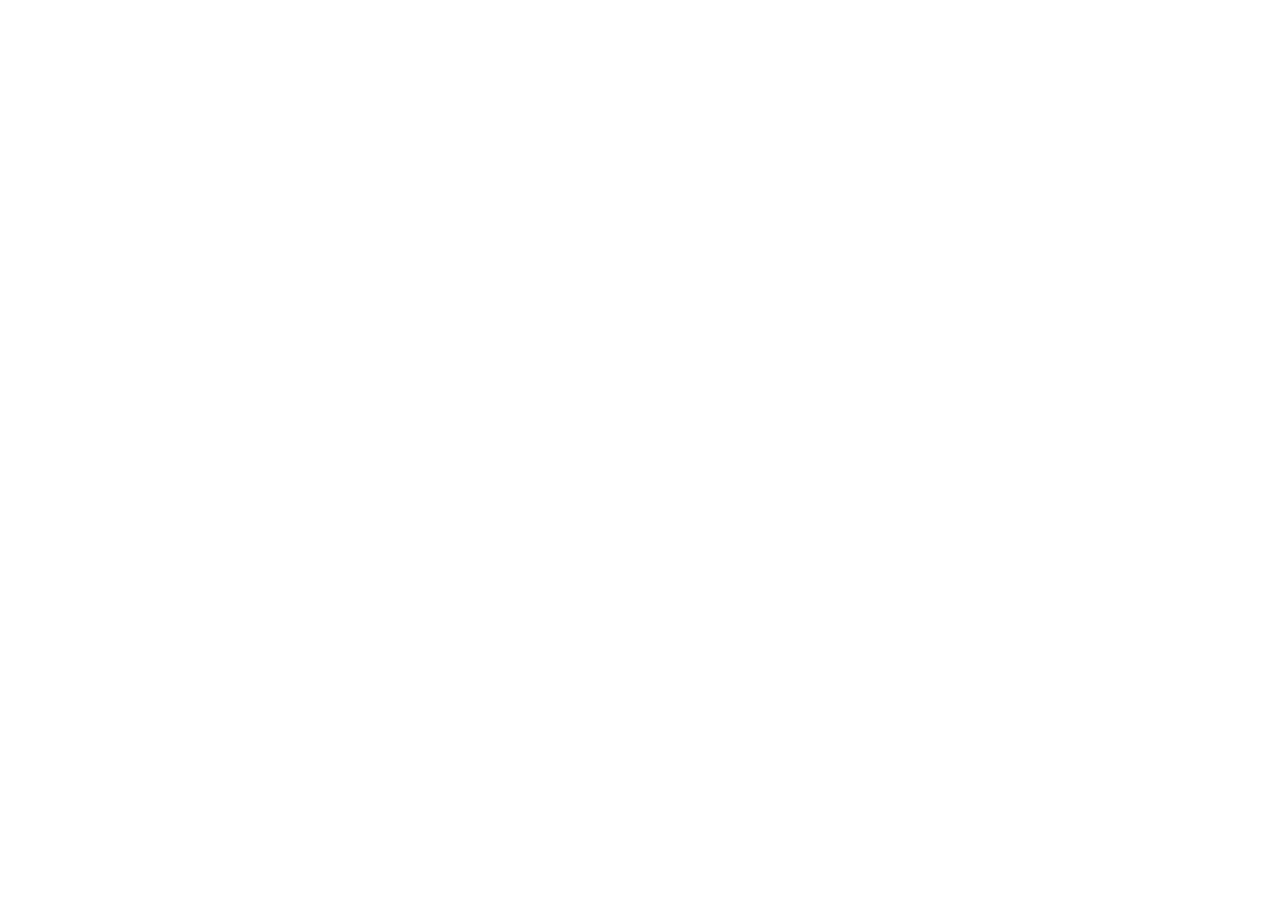
==== commit 2f858cf2: "Update build with correct base path for GitHub Pages" ====
--- a/index.html
+++ b/index.html
@@ -4,8 +4,8 @@
     <meta charset="UTF-8" />
     <meta name="viewport" content="width=device-width, initial-scale=1.0" />
     <title>My Google AI Studio App</title>
-    <script type="module" crossorigin src="/assets/index-CmSTgMzR.js"></script>
-    <link rel="stylesheet" crossorigin href="/assets/index-zhvyjBI3.css">
+    <script type="module" crossorigin src="/Minden-Pages/assets/index-Dzz4IY_3.js"></script>
+    <link rel="stylesheet" crossorigin href="/Minden-Pages/assets/index-BqyEB7HQ.css">
   </head>
   <body>
     <div id="root"></div>
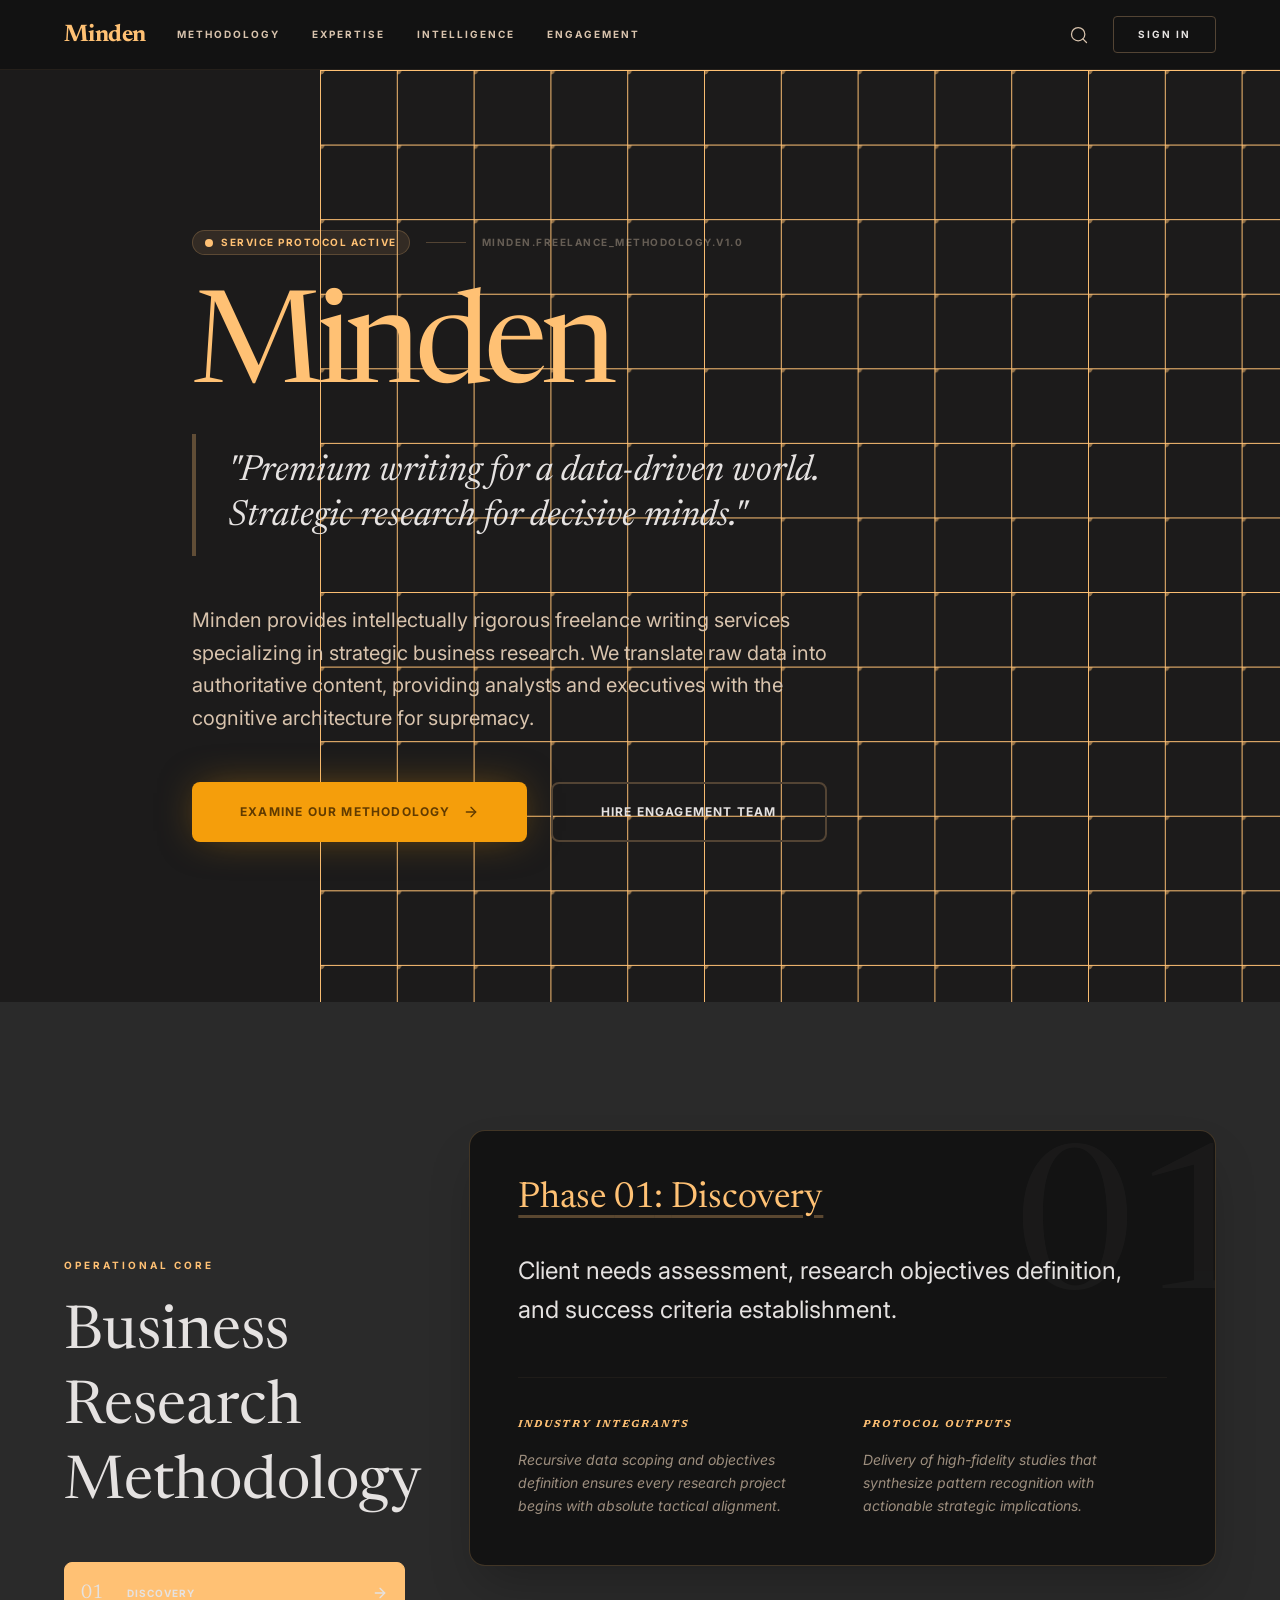
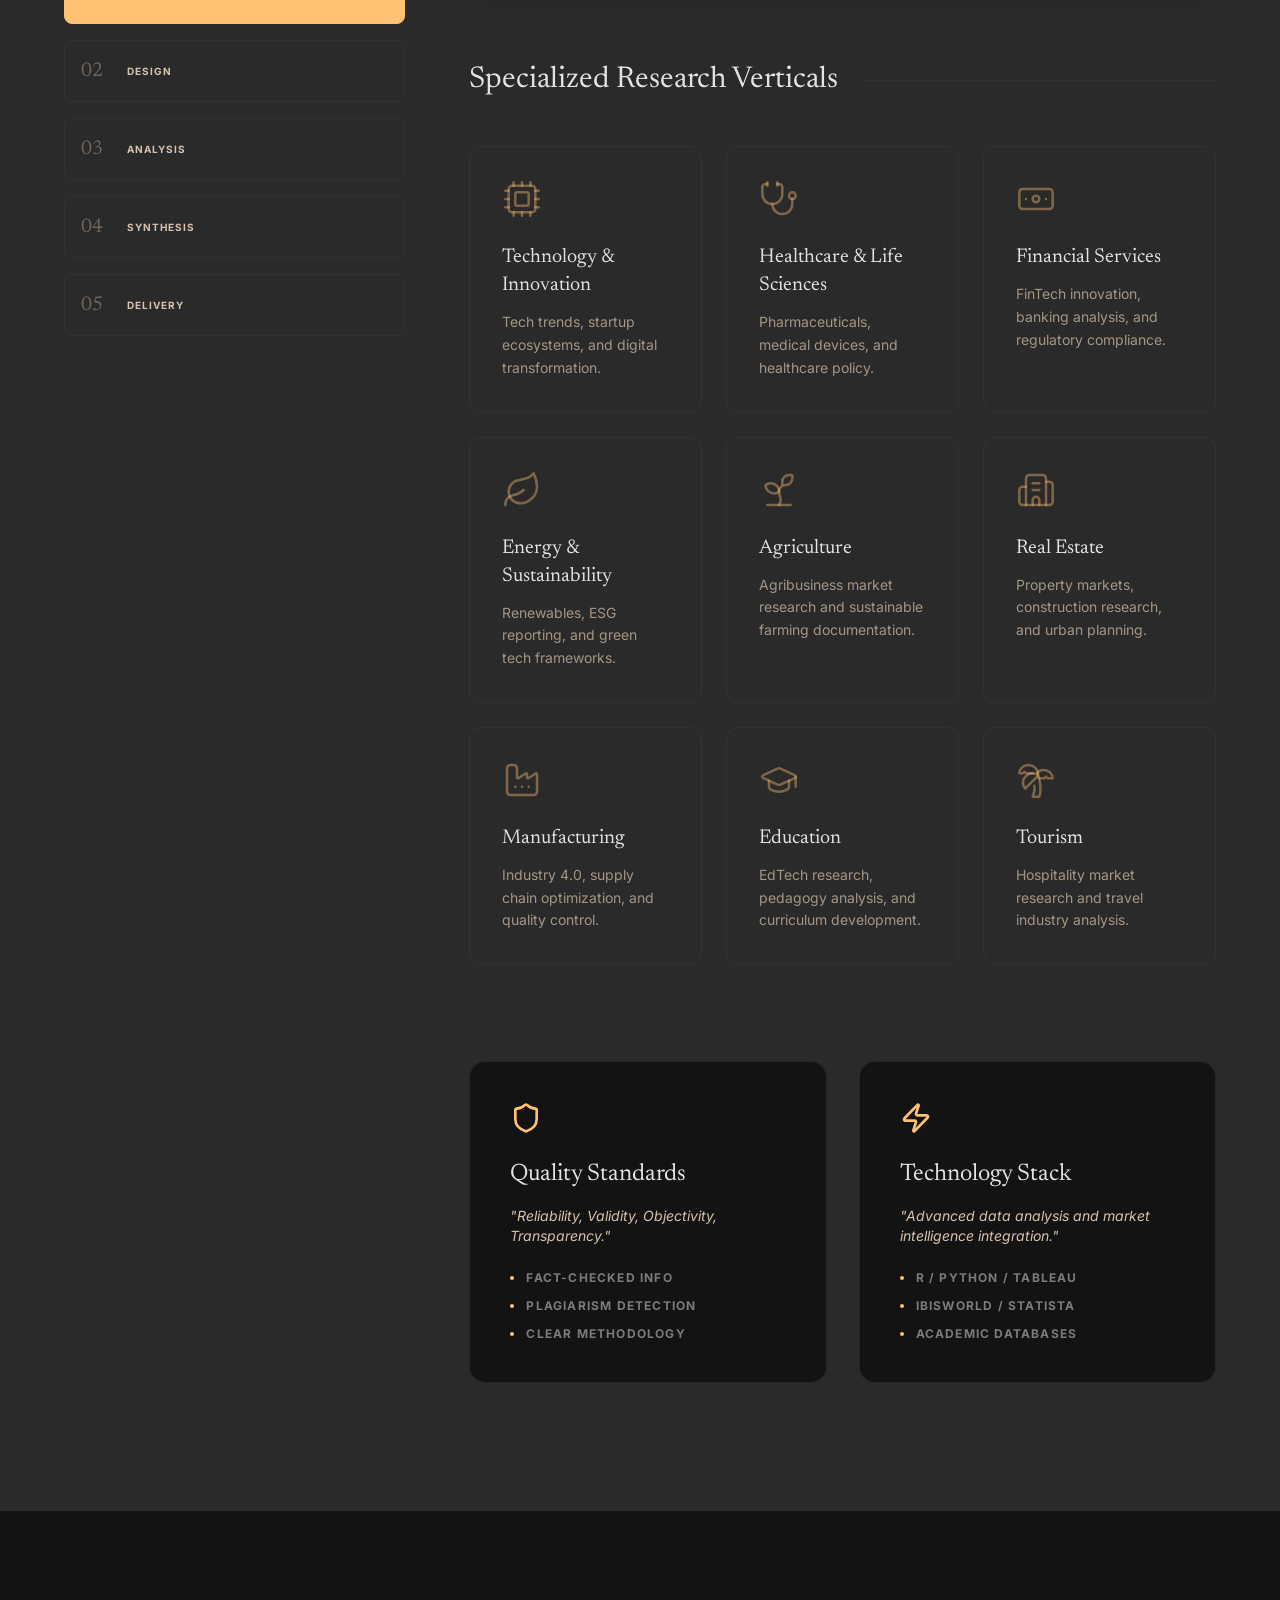
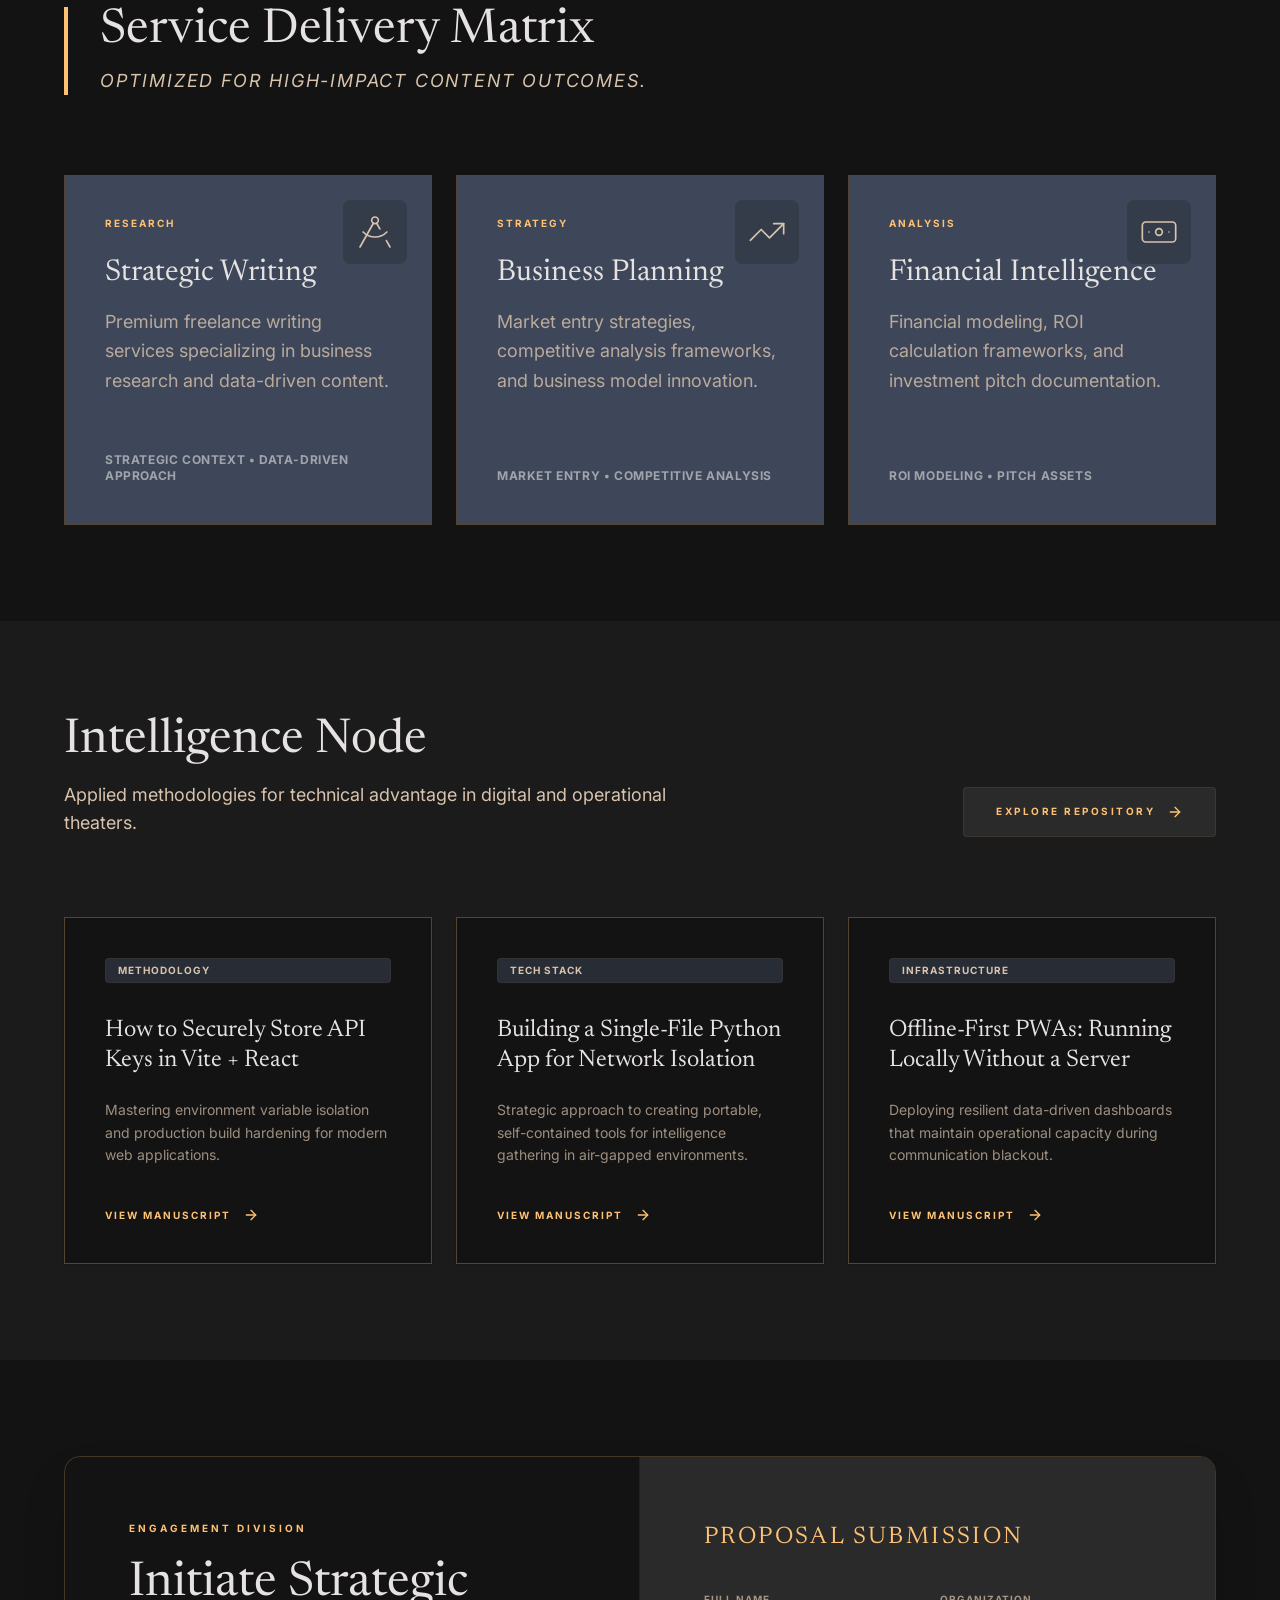
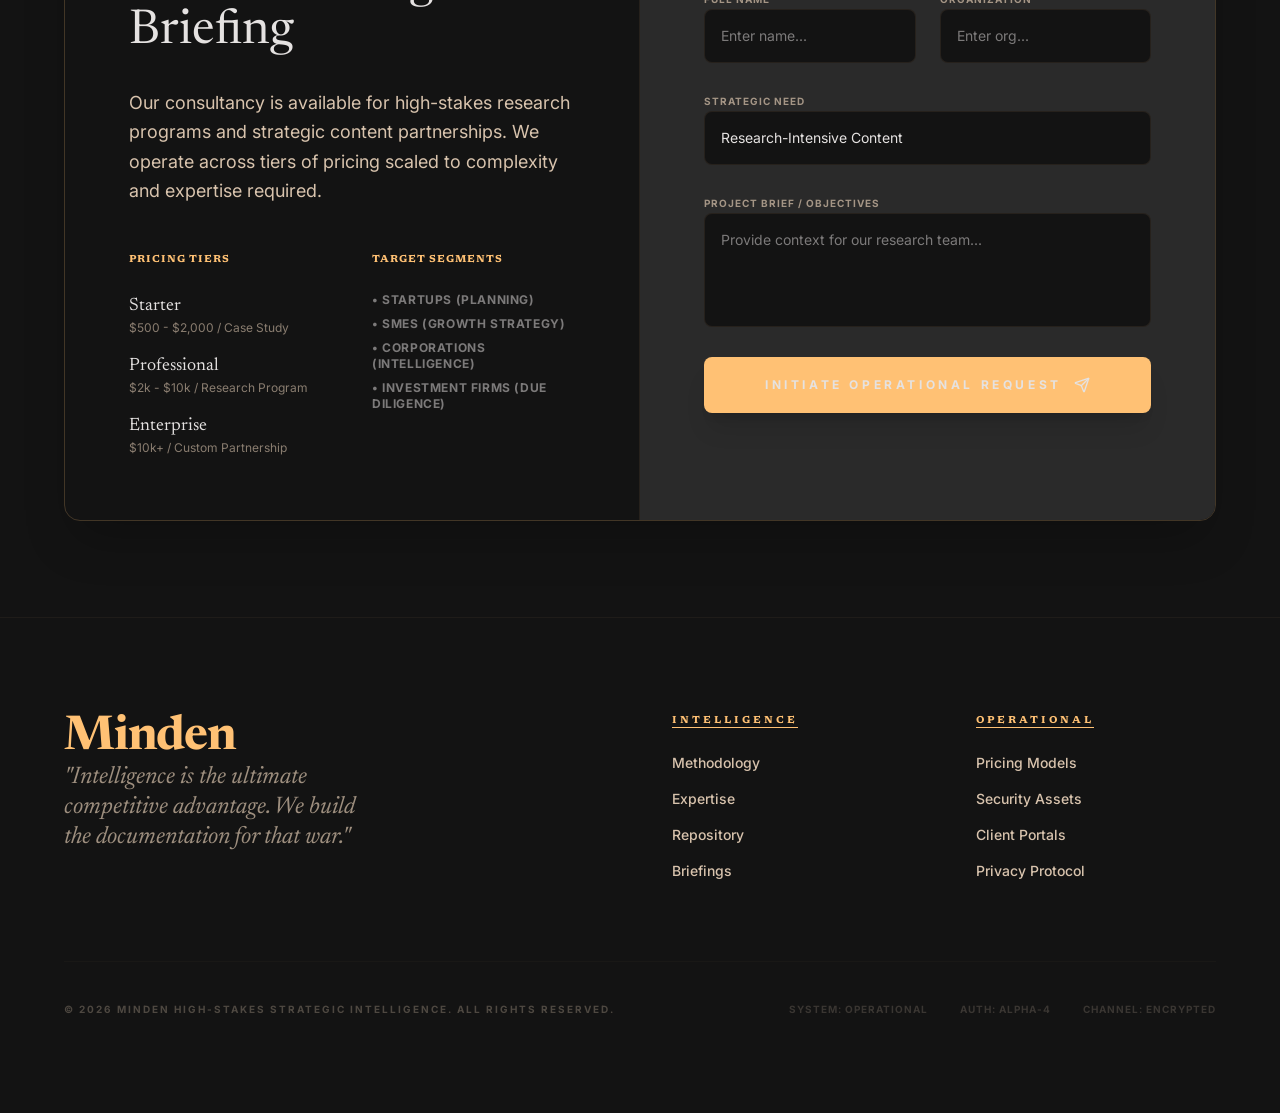
==== commit f4b356dd: "Fix asset paths for GitHub Pages" ====
--- a/index.html
+++ b/index.html
@@ -4,8 +4,8 @@
     <meta charset="UTF-8" />
     <meta name="viewport" content="width=device-width, initial-scale=1.0" />
     <title>My Google AI Studio App</title>
-    <script type="module" crossorigin src="/Minden-Pages/assets/index-Dzz4IY_3.js"></script>
-    <link rel="stylesheet" crossorigin href="/Minden-Pages/assets/index-BqyEB7HQ.css">
+    <script type="module" crossorigin src="./assets/index-Dzz4IY_3.js"></script>
+    <link rel="stylesheet" crossorigin href="./assets/index-BqyEB7HQ.css">
   </head>
   <body>
     <div id="root"></div>
--- a/assets/index-BqyEB7HQ.css
+++ b/assets/index-BqyEB7HQ.css
@@ -0,0 +1 @@
+@import"https://fonts.googleapis.com/css2?family=Inter:wght@400;500;600;700&family=Newsreader:ital,wght@0,500;0,600;1,500&display=swap";/*! tailwindcss v4.2.4 | MIT License | https://tailwindcss.com */@layer properties{@supports (((-webkit-hyphens:none)) and (not (margin-trim:inline))) or ((-moz-orient:inline) and (not (color:rgb(from red r g b)))){*,:before,:after,::backdrop{--tw-translate-x:0;--tw-translate-y:0;--tw-translate-z:0;--tw-rotate-x:initial;--tw-rotate-y:initial;--tw-rotate-z:initial;--tw-skew-x:initial;--tw-skew-y:initial;--tw-space-y-reverse:0;--tw-border-style:solid;--tw-leading:initial;--tw-font-weight:initial;--tw-tracking:initial;--tw-shadow:0 0 #0000;--tw-shadow-color:initial;--tw-shadow-alpha:100%;--tw-inset-shadow:0 0 #0000;--tw-inset-shadow-color:initial;--tw-inset-shadow-alpha:100%;--tw-ring-color:initial;--tw-ring-shadow:0 0 #0000;--tw-inset-ring-color:initial;--tw-inset-ring-shadow:0 0 #0000;--tw-ring-inset:initial;--tw-ring-offset-width:0px;--tw-ring-offset-color:#fff;--tw-ring-offset-shadow:0 0 #0000;--tw-blur:initial;--tw-brightness:initial;--tw-contrast:initial;--tw-grayscale:initial;--tw-hue-rotate:initial;--tw-invert:initial;--tw-opacity:initial;--tw-saturate:initial;--tw-sepia:initial;--tw-drop-shadow:initial;--tw-drop-shadow-color:initial;--tw-drop-shadow-alpha:100%;--tw-drop-shadow-size:initial;--tw-backdrop-blur:initial;--tw-backdrop-brightness:initial;--tw-backdrop-contrast:initial;--tw-backdrop-grayscale:initial;--tw-backdrop-hue-rotate:initial;--tw-backdrop-invert:initial;--tw-backdrop-opacity:initial;--tw-backdrop-saturate:initial;--tw-backdrop-sepia:initial;--tw-ease:initial;--tw-scale-x:1;--tw-scale-y:1;--tw-scale-z:1}}}@layer theme{:root,:host{--font-sans:"Inter", ui-sans-serif, system-ui, sans-serif;--font-serif:"Newsreader", serif;--font-mono:ui-monospace, SFMono-Regular, Menlo, Monaco, Consolas, "Liberation Mono", "Courier New", monospace;--spacing:.25rem;--container-sm:24rem;--container-2xl:42rem;--container-4xl:56rem;--container-7xl:80rem;--text-xs:.75rem;--text-xs--line-height:calc(1 / .75);--text-sm:.875rem;--text-sm--line-height:calc(1.25 / .875);--text-lg:1.125rem;--text-lg--line-height:calc(1.75 / 1.125);--text-xl:1.25rem;--text-xl--line-height:calc(1.75 / 1.25);--text-2xl:1.5rem;--text-2xl--line-height:calc(2 / 1.5);--text-3xl:1.875rem;--text-3xl--line-height: 1.2 ;--text-4xl:2.25rem;--text-4xl--line-height:calc(2.5 / 2.25);--text-5xl:3rem;--text-5xl--line-height:1;--text-6xl:3.75rem;--text-6xl--line-height:1;--text-7xl:4.5rem;--text-7xl--line-height:1;--text-9xl:8rem;--text-9xl--line-height:1;--font-weight-medium:500;--font-weight-bold:700;--tracking-tighter:-.05em;--tracking-tight:-.025em;--tracking-wider:.05em;--tracking-widest:.1em;--leading-tight:1.25;--leading-relaxed:1.625;--radius-lg:.5rem;--radius-xl:.75rem;--radius-2xl:1rem;--ease-in:cubic-bezier(.4, 0, 1, 1);--ease-out:cubic-bezier(0, 0, .2, 1);--ease-in-out:cubic-bezier(.4, 0, .2, 1);--animate-pulse:pulse 2s cubic-bezier(.4, 0, .6, 1) infinite;--blur-md:12px;--default-transition-duration:.15s;--default-transition-timing-function:cubic-bezier(.4, 0, .2, 1);--default-font-family:var(--font-sans);--default-mono-font-family:var(--font-mono);--color-background:#131313;--color-primary:#ffc174;--color-primary-container:#f59e0b;--color-on-primary-container:#613b00;--color-secondary-container:#3d4759;--color-surface:#131313;--color-surface-container-low:#1c1b1b;--color-surface-container-high:#2a2a2a;--color-on-surface:#e5e2e1;--color-on-surface-variant:#d8c3ad;--color-outline-variant:#534434;--spacing-margin-lg:64px;--spacing-margin-md:32px;--spacing-gutter:24px}}@layer base{*,:after,:before,::backdrop{box-sizing:border-box;border:0 solid;margin:0;padding:0}::file-selector-button{box-sizing:border-box;border:0 solid;margin:0;padding:0}html,:host{-webkit-text-size-adjust:100%;-moz-tab-size:4;tab-size:4;line-height:1.5;font-family:var(--default-font-family,ui-sans-serif, system-ui, sans-serif, "Apple Color Emoji", "Segoe UI Emoji", "Segoe UI Symbol", "Noto Color Emoji");font-feature-settings:var(--default-font-feature-settings,normal);font-variation-settings:var(--default-font-variation-settings,normal);-webkit-tap-highlight-color:transparent}hr{height:0;color:inherit;border-top-width:1px}abbr:where([title]){-webkit-text-decoration:underline dotted;text-decoration:underline dotted}h1,h2,h3,h4,h5,h6{font-size:inherit;font-weight:inherit}a{color:inherit;-webkit-text-decoration:inherit;text-decoration:inherit}b,strong{font-weight:bolder}code,kbd,samp,pre{font-family:var(--default-mono-font-family,ui-monospace, SFMono-Regular, Menlo, Monaco, Consolas, "Liberation Mono", "Courier New", monospace);font-feature-settings:var(--default-mono-font-feature-settings,normal);font-variation-settings:var(--default-mono-font-variation-settings,normal);font-size:1em}small{font-size:80%}sub,sup{vertical-align:baseline;font-size:75%;line-height:0;position:relative}sub{bottom:-.25em}sup{top:-.5em}table{text-indent:0;border-color:inherit;border-collapse:collapse}:-moz-focusring{outline:auto}progress{vertical-align:baseline}summary{display:list-item}ol,ul,menu{list-style:none}img,svg,video,canvas,audio,iframe,embed,object{vertical-align:middle;display:block}img,video{max-width:100%;height:auto}button,input,select,optgroup,textarea{font:inherit;font-feature-settings:inherit;font-variation-settings:inherit;letter-spacing:inherit;color:inherit;opacity:1;background-color:#0000;border-radius:0}::file-selector-button{font:inherit;font-feature-settings:inherit;font-variation-settings:inherit;letter-spacing:inherit;color:inherit;opacity:1;background-color:#0000;border-radius:0}:where(select:is([multiple],[size])) optgroup{font-weight:bolder}:where(select:is([multiple],[size])) optgroup option{padding-inline-start:20px}::file-selector-button{margin-inline-end:4px}::placeholder{opacity:1}@supports (not ((-webkit-appearance:-apple-pay-button))) or (contain-intrinsic-size:1px){::placeholder{color:currentColor}@supports (color:color-mix(in lab,red,red)){::placeholder{color:color-mix(in oklab,currentcolor 50%,transparent)}}}textarea{resize:vertical}::-webkit-search-decoration{-webkit-appearance:none}::-webkit-date-and-time-value{min-height:1lh;text-align:inherit}::-webkit-datetime-edit{display:inline-flex}::-webkit-datetime-edit-fields-wrapper{padding:0}::-webkit-datetime-edit{padding-block:0}::-webkit-datetime-edit-year-field{padding-block:0}::-webkit-datetime-edit-month-field{padding-block:0}::-webkit-datetime-edit-day-field{padding-block:0}::-webkit-datetime-edit-hour-field{padding-block:0}::-webkit-datetime-edit-minute-field{padding-block:0}::-webkit-datetime-edit-second-field{padding-block:0}::-webkit-datetime-edit-millisecond-field{padding-block:0}::-webkit-datetime-edit-meridiem-field{padding-block:0}::-webkit-calendar-picker-indicator{line-height:1}:-moz-ui-invalid{box-shadow:none}button,input:where([type=button],[type=reset],[type=submit]){-webkit-appearance:button;-moz-appearance:button;appearance:button}::file-selector-button{-webkit-appearance:button;-moz-appearance:button;appearance:button}::-webkit-inner-spin-button{height:auto}::-webkit-outer-spin-button{height:auto}[hidden]:where(:not([hidden=until-found])){display:none!important}body{background-color:var(--color-background);font-family:var(--font-sans);color:var(--color-on-surface);-webkit-font-smoothing:antialiased;-moz-osx-font-smoothing:grayscale}h1,h2,h3,h4,h5,h6{font-family:var(--font-serif)}}@layer components;@layer utilities{.pointer-events-none{pointer-events:none}.visible{visibility:visible}.absolute{position:absolute}.fixed{position:fixed}.relative{position:relative}.sticky{position:sticky}.start{inset-inline-start:var(--spacing)}.end{inset-inline-end:var(--spacing)}.-top-10{top:calc(var(--spacing) * -10)}.top-0{top:calc(var(--spacing) * 0)}.top-1\/2{top:50%}.top-6{top:calc(var(--spacing) * 6)}.-right-1{right:calc(var(--spacing) * -1)}.-right-10{right:calc(var(--spacing) * -10)}.right-0{right:calc(var(--spacing) * 0)}.right-6{right:calc(var(--spacing) * 6)}.right-12{right:calc(var(--spacing) * 12)}.right-full{right:100%}.z-10{z-index:10}.z-20{z-index:20}.z-30{z-index:30}.z-50{z-index:50}.col-span-1{grid-column:span 1/span 1}.mx-auto{margin-inline:auto}.mt-auto{margin-top:auto}.mr-2{margin-right:calc(var(--spacing) * 2)}.mr-4{margin-right:calc(var(--spacing) * 4)}.mb-3{margin-bottom:calc(var(--spacing) * 3)}.mb-4{margin-bottom:calc(var(--spacing) * 4)}.mb-6{margin-bottom:calc(var(--spacing) * 6)}.mb-8{margin-bottom:calc(var(--spacing) * 8)}.mb-10{margin-bottom:calc(var(--spacing) * 10)}.mb-12{margin-bottom:calc(var(--spacing) * 12)}.mb-20{margin-bottom:calc(var(--spacing) * 20)}.ml-2{margin-left:calc(var(--spacing) * 2)}.ml-auto{margin-left:auto}.line-clamp-3{-webkit-line-clamp:3;-webkit-box-orient:vertical;display:-webkit-box;overflow:hidden}.block{display:block}.contents{display:contents}.flex{display:flex}.grid{display:grid}.hidden{display:none}.inline{display:inline}.inline-block{display:inline-block}.h-1{height:calc(var(--spacing) * 1)}.h-2{height:calc(var(--spacing) * 2)}.h-4{height:calc(var(--spacing) * 4)}.h-5{height:calc(var(--spacing) * 5)}.h-8{height:calc(var(--spacing) * 8)}.h-10{height:calc(var(--spacing) * 10)}.h-fit{height:fit-content}.h-full{height:100%}.h-px{height:1px}.min-h-screen{min-height:100vh}.w-1{width:calc(var(--spacing) * 1)}.w-2{width:calc(var(--spacing) * 2)}.w-3\/4{width:75%}.w-4{width:calc(var(--spacing) * 4)}.w-5{width:calc(var(--spacing) * 5)}.w-8{width:calc(var(--spacing) * 8)}.w-10{width:calc(var(--spacing) * 10)}.w-full{width:100%}.max-w-2xl{max-width:var(--container-2xl)}.max-w-4xl{max-width:var(--container-4xl)}.max-w-7xl{max-width:var(--container-7xl)}.max-w-sm{max-width:var(--container-sm)}.flex-grow{flex-grow:1}.-translate-x-4{--tw-translate-x:calc(var(--spacing) * -4);translate:var(--tw-translate-x) var(--tw-translate-y)}.translate-x-0{--tw-translate-x:calc(var(--spacing) * 0);translate:var(--tw-translate-x) var(--tw-translate-y)}.-translate-y-1\/2{--tw-translate-y: -50% ;translate:var(--tw-translate-x) var(--tw-translate-y)}.rotate-45{rotate:45deg}.transform{transform:var(--tw-rotate-x,) var(--tw-rotate-y,) var(--tw-rotate-z,) var(--tw-skew-x,) var(--tw-skew-y,)}.animate-pulse{animation:var(--animate-pulse)}.cursor-help{cursor:help}.cursor-pointer{cursor:pointer}.resize{resize:both}.resize-none{resize:none}.appearance-none{-webkit-appearance:none;-moz-appearance:none;appearance:none}.grid-cols-1{grid-template-columns:repeat(1,minmax(0,1fr))}.flex-col{flex-direction:column}.items-baseline{align-items:baseline}.items-center{align-items:center}.justify-between{justify-content:space-between}.justify-center{justify-content:center}.gap-2{gap:calc(var(--spacing) * 2)}.gap-3{gap:calc(var(--spacing) * 3)}.gap-4{gap:calc(var(--spacing) * 4)}.gap-6{gap:calc(var(--spacing) * 6)}.gap-8{gap:calc(var(--spacing) * 8)}.gap-10{gap:calc(var(--spacing) * 10)}.gap-16{gap:calc(var(--spacing) * 16)}.gap-gutter{gap:var(--spacing-gutter)}:where(.space-y-2>:not(:last-child)){--tw-space-y-reverse:0;margin-block-start:calc(calc(var(--spacing) * 2) * var(--tw-space-y-reverse));margin-block-end:calc(calc(var(--spacing) * 2) * calc(1 - var(--tw-space-y-reverse)))}:where(.space-y-3>:not(:last-child)){--tw-space-y-reverse:0;margin-block-start:calc(calc(var(--spacing) * 3) * var(--tw-space-y-reverse));margin-block-end:calc(calc(var(--spacing) * 3) * calc(1 - var(--tw-space-y-reverse)))}:where(.space-y-4>:not(:last-child)){--tw-space-y-reverse:0;margin-block-start:calc(calc(var(--spacing) * 4) * var(--tw-space-y-reverse));margin-block-end:calc(calc(var(--spacing) * 4) * calc(1 - var(--tw-space-y-reverse)))}:where(.space-y-6>:not(:last-child)){--tw-space-y-reverse:0;margin-block-start:calc(calc(var(--spacing) * 6) * var(--tw-space-y-reverse));margin-block-end:calc(calc(var(--spacing) * 6) * calc(1 - var(--tw-space-y-reverse)))}:where(.space-y-10>:not(:last-child)){--tw-space-y-reverse:0;margin-block-start:calc(calc(var(--spacing) * 10) * var(--tw-space-y-reverse));margin-block-end:calc(calc(var(--spacing) * 10) * calc(1 - var(--tw-space-y-reverse)))}:where(.space-y-24>:not(:last-child)){--tw-space-y-reverse:0;margin-block-start:calc(calc(var(--spacing) * 24) * var(--tw-space-y-reverse));margin-block-end:calc(calc(var(--spacing) * 24) * calc(1 - var(--tw-space-y-reverse)))}.overflow-hidden{overflow:hidden}.scroll-smooth{scroll-behavior:smooth}.rounded{border-radius:.25rem}.rounded-2xl{border-radius:var(--radius-2xl)}.rounded-full{border-radius:3.40282e38px}.rounded-lg{border-radius:var(--radius-lg)}.rounded-xl{border-radius:var(--radius-xl)}.border{border-style:var(--tw-border-style);border-width:1px}.border-2{border-style:var(--tw-border-style);border-width:2px}.border-t{border-top-style:var(--tw-border-style);border-top-width:1px}.border-b{border-bottom-style:var(--tw-border-style);border-bottom-width:1px}.border-l-4{border-left-style:var(--tw-border-style);border-left-width:4px}.border-none{--tw-border-style:none;border-style:none}.border-outline-variant{border-color:var(--color-outline-variant)}.border-outline-variant\/10{border-color:#5344341a}@supports (color:color-mix(in lab,red,red)){.border-outline-variant\/10{border-color:color-mix(in oklab,var(--color-outline-variant) 10%,transparent)}}.border-outline-variant\/20{border-color:#53443433}@supports (color:color-mix(in lab,red,red)){.border-outline-variant\/20{border-color:color-mix(in oklab,var(--color-outline-variant) 20%,transparent)}}.border-outline-variant\/30{border-color:#5344344d}@supports (color:color-mix(in lab,red,red)){.border-outline-variant\/30{border-color:color-mix(in oklab,var(--color-outline-variant) 30%,transparent)}}.border-outline-variant\/50{border-color:#53443480}@supports (color:color-mix(in lab,red,red)){.border-outline-variant\/50{border-color:color-mix(in oklab,var(--color-outline-variant) 50%,transparent)}}.border-primary{border-color:var(--color-primary)}.border-primary\/10{border-color:#ffc1741a}@supports (color:color-mix(in lab,red,red)){.border-primary\/10{border-color:color-mix(in oklab,var(--color-primary) 10%,transparent)}}.border-primary\/20{border-color:#ffc17433}@supports (color:color-mix(in lab,red,red)){.border-primary\/20{border-color:color-mix(in oklab,var(--color-primary) 20%,transparent)}}.border-primary\/30{border-color:#ffc1744d}@supports (color:color-mix(in lab,red,red)){.border-primary\/30{border-color:color-mix(in oklab,var(--color-primary) 30%,transparent)}}.bg-background{background-color:var(--color-background)}.bg-background\/20{background-color:#13131333}@supports (color:color-mix(in lab,red,red)){.bg-background\/20{background-color:color-mix(in oklab,var(--color-background) 20%,transparent)}}.bg-background\/80{background-color:#131313cc}@supports (color:color-mix(in lab,red,red)){.bg-background\/80{background-color:color-mix(in oklab,var(--color-background) 80%,transparent)}}.bg-outline-variant{background-color:var(--color-outline-variant)}.bg-outline-variant\/30{background-color:#5344344d}@supports (color:color-mix(in lab,red,red)){.bg-outline-variant\/30{background-color:color-mix(in oklab,var(--color-outline-variant) 30%,transparent)}}.bg-primary{background-color:var(--color-primary)}.bg-primary-container{background-color:var(--color-primary-container)}.bg-primary\/10{background-color:#ffc1741a}@supports (color:color-mix(in lab,red,red)){.bg-primary\/10{background-color:color-mix(in oklab,var(--color-primary) 10%,transparent)}}.bg-secondary-container{background-color:var(--color-secondary-container)}.bg-secondary-container\/50{background-color:#3d475980}@supports (color:color-mix(in lab,red,red)){.bg-secondary-container\/50{background-color:color-mix(in oklab,var(--color-secondary-container) 50%,transparent)}}.bg-surface{background-color:var(--color-surface)}.bg-surface-container-high{background-color:var(--color-surface-container-high)}.bg-surface-container-low{background-color:var(--color-surface-container-low)}.bg-transparent{background-color:#0000}.p-2{padding:calc(var(--spacing) * 2)}.p-3{padding:calc(var(--spacing) * 3)}.p-4{padding:calc(var(--spacing) * 4)}.p-8{padding:calc(var(--spacing) * 8)}.p-10{padding:calc(var(--spacing) * 10)}.p-12{padding:calc(var(--spacing) * 12)}.px-3{padding-inline:calc(var(--spacing) * 3)}.px-4{padding-inline:calc(var(--spacing) * 4)}.px-6{padding-inline:calc(var(--spacing) * 6)}.px-8{padding-inline:calc(var(--spacing) * 8)}.px-12{padding-inline:calc(var(--spacing) * 12)}.px-margin-md{padding-inline:var(--spacing-margin-md)}.py-1{padding-block:calc(var(--spacing) * 1)}.py-1\.5{padding-block:calc(var(--spacing) * 1.5)}.py-2{padding-block:calc(var(--spacing) * 2)}.py-2\.5{padding-block:calc(var(--spacing) * 2.5)}.py-4{padding-block:calc(var(--spacing) * 4)}.py-5{padding-block:calc(var(--spacing) * 5)}.py-24{padding-block:calc(var(--spacing) * 24)}.py-28{padding-block:calc(var(--spacing) * 28)}.py-32{padding-block:calc(var(--spacing) * 32)}.pt-10{padding-top:calc(var(--spacing) * 10)}.pl-8{padding-left:calc(var(--spacing) * 8)}.text-left{text-align:left}.font-sans{font-family:var(--font-sans)}.font-serif{font-family:var(--font-serif)}.text-2xl{font-size:var(--text-2xl);line-height:var(--tw-leading,var(--text-2xl--line-height))}.text-3xl{font-size:var(--text-3xl);line-height:var(--tw-leading,var(--text-3xl--line-height))}.text-4xl{font-size:var(--text-4xl);line-height:var(--tw-leading,var(--text-4xl--line-height))}.text-5xl{font-size:var(--text-5xl);line-height:var(--tw-leading,var(--text-5xl--line-height))}.text-7xl{font-size:var(--text-7xl);line-height:var(--tw-leading,var(--text-7xl--line-height))}.text-lg{font-size:var(--text-lg);line-height:var(--tw-leading,var(--text-lg--line-height))}.text-sm{font-size:var(--text-sm);line-height:var(--tw-leading,var(--text-sm--line-height))}.text-xl{font-size:var(--text-xl);line-height:var(--tw-leading,var(--text-xl--line-height))}.text-xs{font-size:var(--text-xs);line-height:var(--tw-leading,var(--text-xs--line-height))}.text-\[10px\]{font-size:10px}.text-\[200px\]{font-size:200px}.leading-\[0\.9\]{--tw-leading:.9;line-height:.9}.leading-relaxed{--tw-leading:var(--leading-relaxed);line-height:var(--leading-relaxed)}.leading-tight{--tw-leading:var(--leading-tight);line-height:var(--leading-tight)}.font-bold{--tw-font-weight:var(--font-weight-bold);font-weight:var(--font-weight-bold)}.font-medium{--tw-font-weight:var(--font-weight-medium);font-weight:var(--font-weight-medium)}.tracking-\[0\.1em\]{--tw-tracking:.1em;letter-spacing:.1em}.tracking-\[0\.2em\]{--tw-tracking:.2em;letter-spacing:.2em}.tracking-\[0\.3em\]{--tw-tracking:.3em;letter-spacing:.3em}.tracking-\[0\.15em\]{--tw-tracking:.15em;letter-spacing:.15em}.tracking-\[0\.25em\]{--tw-tracking:.25em;letter-spacing:.25em}.tracking-tight{--tw-tracking:var(--tracking-tight);letter-spacing:var(--tracking-tight)}.tracking-tighter{--tw-tracking:var(--tracking-tighter);letter-spacing:var(--tracking-tighter)}.tracking-wider{--tw-tracking:var(--tracking-wider);letter-spacing:var(--tracking-wider)}.tracking-widest{--tw-tracking:var(--tracking-widest);letter-spacing:var(--tracking-widest)}.text-balance{text-wrap:balance}.whitespace-nowrap{white-space:nowrap}.text-on-primary-container{color:var(--color-on-primary-container)}.text-on-surface{color:var(--color-on-surface)}.text-on-surface-variant{color:var(--color-on-surface-variant)}.text-on-surface-variant\/20{color:#d8c3ad33}@supports (color:color-mix(in lab,red,red)){.text-on-surface-variant\/20{color:color-mix(in oklab,var(--color-on-surface-variant) 20%,transparent)}}.text-on-surface-variant\/30{color:#d8c3ad4d}@supports (color:color-mix(in lab,red,red)){.text-on-surface-variant\/30{color:color-mix(in oklab,var(--color-on-surface-variant) 30%,transparent)}}.text-on-surface-variant\/40{color:#d8c3ad66}@supports (color:color-mix(in lab,red,red)){.text-on-surface-variant\/40{color:color-mix(in oklab,var(--color-on-surface-variant) 40%,transparent)}}.text-on-surface-variant\/70{color:#d8c3adb3}@supports (color:color-mix(in lab,red,red)){.text-on-surface-variant\/70{color:color-mix(in oklab,var(--color-on-surface-variant) 70%,transparent)}}.text-on-surface\/50{color:#e5e2e180}@supports (color:color-mix(in lab,red,red)){.text-on-surface\/50{color:color-mix(in oklab,var(--color-on-surface) 50%,transparent)}}.text-on-surface\/60{color:#e5e2e199}@supports (color:color-mix(in lab,red,red)){.text-on-surface\/60{color:color-mix(in oklab,var(--color-on-surface) 60%,transparent)}}.text-primary{color:var(--color-primary)}.text-primary\/40{color:#ffc17466}@supports (color:color-mix(in lab,red,red)){.text-primary\/40{color:color-mix(in oklab,var(--color-primary) 40%,transparent)}}.uppercase{text-transform:uppercase}.italic{font-style:italic}.underline{text-decoration-line:underline}.decoration-primary\/30{text-decoration-color:#ffc1744d}@supports (color:color-mix(in lab,red,red)){.decoration-primary\/30{-webkit-text-decoration-color:color-mix(in oklab,var(--color-primary) 30%,transparent);text-decoration-color:color-mix(in oklab,var(--color-primary) 30%,transparent)}}.underline-offset-4{text-underline-offset:4px}.underline-offset-8{text-underline-offset:8px}.opacity-0{opacity:0}.opacity-40{opacity:.4}.opacity-60{opacity:.6}.opacity-70{opacity:.7}.opacity-80{opacity:.8}.opacity-100{opacity:1}.opacity-\[0\.03\]{opacity:.03}.shadow-2xl{--tw-shadow:0 25px 50px -12px var(--tw-shadow-color,#00000040);box-shadow:var(--tw-inset-shadow),var(--tw-inset-ring-shadow),var(--tw-ring-offset-shadow),var(--tw-ring-shadow),var(--tw-shadow)}.shadow-\[0_0_40px_-10px_rgba\(245\,158\,11\,0\.5\)\]{--tw-shadow:0 0 40px -10px var(--tw-shadow-color,#f59e0b80);box-shadow:var(--tw-inset-shadow),var(--tw-inset-ring-shadow),var(--tw-ring-offset-shadow),var(--tw-ring-shadow),var(--tw-shadow)}.shadow-sm{--tw-shadow:0 1px 3px 0 var(--tw-shadow-color,#0000001a), 0 1px 2px -1px var(--tw-shadow-color,#0000001a);box-shadow:var(--tw-inset-shadow),var(--tw-inset-ring-shadow),var(--tw-ring-offset-shadow),var(--tw-ring-shadow),var(--tw-shadow)}.shadow-xl{--tw-shadow:0 20px 25px -5px var(--tw-shadow-color,#0000001a), 0 8px 10px -6px var(--tw-shadow-color,#0000001a);box-shadow:var(--tw-inset-shadow),var(--tw-inset-ring-shadow),var(--tw-ring-offset-shadow),var(--tw-ring-shadow),var(--tw-shadow)}.blur{--tw-blur:blur(8px);filter:var(--tw-blur,) var(--tw-brightness,) var(--tw-contrast,) var(--tw-grayscale,) var(--tw-hue-rotate,) var(--tw-invert,) var(--tw-saturate,) var(--tw-sepia,) var(--tw-drop-shadow,)}.drop-shadow{--tw-drop-shadow-size:drop-shadow(0 1px 2px var(--tw-drop-shadow-color,#0000001a)) drop-shadow(0 1px 1px var(--tw-drop-shadow-color,#0000000f));--tw-drop-shadow:drop-shadow(0 1px 2px #0000001a) drop-shadow(0 1px 1px #0000000f);filter:var(--tw-blur,) var(--tw-brightness,) var(--tw-contrast,) var(--tw-grayscale,) var(--tw-hue-rotate,) var(--tw-invert,) var(--tw-saturate,) var(--tw-sepia,) var(--tw-drop-shadow,)}.filter{filter:var(--tw-blur,) var(--tw-brightness,) var(--tw-contrast,) var(--tw-grayscale,) var(--tw-hue-rotate,) var(--tw-invert,) var(--tw-saturate,) var(--tw-sepia,) var(--tw-drop-shadow,)}.backdrop-blur-md{--tw-backdrop-blur:blur(var(--blur-md));-webkit-backdrop-filter:var(--tw-backdrop-blur,) var(--tw-backdrop-brightness,) var(--tw-backdrop-contrast,) var(--tw-backdrop-grayscale,) var(--tw-backdrop-hue-rotate,) var(--tw-backdrop-invert,) var(--tw-backdrop-opacity,) var(--tw-backdrop-saturate,) var(--tw-backdrop-sepia,);backdrop-filter:var(--tw-backdrop-blur,) var(--tw-backdrop-brightness,) var(--tw-backdrop-contrast,) var(--tw-backdrop-grayscale,) var(--tw-backdrop-hue-rotate,) var(--tw-backdrop-invert,) var(--tw-backdrop-opacity,) var(--tw-backdrop-saturate,) var(--tw-backdrop-sepia,)}.transition{transition-property:color,background-color,border-color,outline-color,text-decoration-color,fill,stroke,--tw-gradient-from,--tw-gradient-via,--tw-gradient-to,opacity,box-shadow,transform,translate,scale,rotate,filter,-webkit-backdrop-filter,backdrop-filter,display,content-visibility,overlay,pointer-events;transition-timing-function:var(--tw-ease,var(--default-transition-timing-function));transition-duration:var(--tw-duration,var(--default-transition-duration))}.transition-all{transition-property:all;transition-timing-function:var(--tw-ease,var(--default-transition-timing-function));transition-duration:var(--tw-duration,var(--default-transition-duration))}.transition-colors{transition-property:color,background-color,border-color,outline-color,text-decoration-color,fill,stroke,--tw-gradient-from,--tw-gradient-via,--tw-gradient-to;transition-timing-function:var(--tw-ease,var(--default-transition-timing-function));transition-duration:var(--tw-duration,var(--default-transition-duration))}.transition-opacity{transition-property:opacity;transition-timing-function:var(--tw-ease,var(--default-transition-timing-function));transition-duration:var(--tw-duration,var(--default-transition-duration))}.transition-transform{transition-property:transform,translate,scale,rotate;transition-timing-function:var(--tw-ease,var(--default-transition-timing-function));transition-duration:var(--tw-duration,var(--default-transition-duration))}.ease-in{--tw-ease:var(--ease-in);transition-timing-function:var(--ease-in)}.ease-in-out{--tw-ease:var(--ease-in-out);transition-timing-function:var(--ease-in-out)}.ease-out{--tw-ease:var(--ease-out);transition-timing-function:var(--ease-out)}.outline-none{--tw-outline-style:none;outline-style:none}.select-none{-webkit-user-select:none;user-select:none}@media(hover:hover){.group-hover\:translate-x-0:is(:where(.group):hover *){--tw-translate-x:calc(var(--spacing) * 0);translate:var(--tw-translate-x) var(--tw-translate-y)}.group-hover\:translate-x-1:is(:where(.group):hover *){--tw-translate-x:calc(var(--spacing) * 1);translate:var(--tw-translate-x) var(--tw-translate-y)}.group-hover\:scale-110:is(:where(.group):hover *){--tw-scale-x:110%;--tw-scale-y:110%;--tw-scale-z:110%;scale:var(--tw-scale-x) var(--tw-scale-y)}.group-hover\:bg-primary\/10:is(:where(.group):hover *){background-color:#ffc1741a}@supports (color:color-mix(in lab,red,red)){.group-hover\:bg-primary\/10:is(:where(.group):hover *){background-color:color-mix(in oklab,var(--color-primary) 10%,transparent)}}.group-hover\:text-primary:is(:where(.group):hover *){color:var(--color-primary)}.group-hover\:opacity-100:is(:where(.group):hover *){opacity:1}}.selection\:bg-primary\/30 ::selection{background-color:#ffc1744d}@supports (color:color-mix(in lab,red,red)){.selection\:bg-primary\/30 ::selection{background-color:color-mix(in oklab,var(--color-primary) 30%,transparent)}}.selection\:bg-primary\/30::selection{background-color:#ffc1744d}@supports (color:color-mix(in lab,red,red)){.selection\:bg-primary\/30::selection{background-color:color-mix(in oklab,var(--color-primary) 30%,transparent)}}.placeholder\:text-on-surface-variant\/50::placeholder{color:#d8c3ad80}@supports (color:color-mix(in lab,red,red)){.placeholder\:text-on-surface-variant\/50::placeholder{color:color-mix(in oklab,var(--color-on-surface-variant) 50%,transparent)}}@media(hover:hover){.hover\:border-primary:hover{border-color:var(--color-primary)}.hover\:border-primary\/40:hover{border-color:#ffc17466}@supports (color:color-mix(in lab,red,red)){.hover\:border-primary\/40:hover{border-color:color-mix(in oklab,var(--color-primary) 40%,transparent)}}.hover\:border-primary\/50:hover{border-color:#ffc17480}@supports (color:color-mix(in lab,red,red)){.hover\:border-primary\/50:hover{border-color:color-mix(in oklab,var(--color-primary) 50%,transparent)}}.hover\:bg-surface-container-high:hover{background-color:var(--color-surface-container-high)}.hover\:tracking-\[0\.3em\]:hover{--tw-tracking:.3em;letter-spacing:.3em}.hover\:text-on-surface:hover{color:var(--color-on-surface)}.hover\:text-primary:hover{color:var(--color-primary)}.hover\:opacity-80:hover{opacity:.8}.hover\:shadow-2xl:hover{--tw-shadow:0 25px 50px -12px var(--tw-shadow-color,#00000040);box-shadow:var(--tw-inset-shadow),var(--tw-inset-ring-shadow),var(--tw-ring-offset-shadow),var(--tw-ring-shadow),var(--tw-shadow)}.hover\:brightness-110:hover{--tw-brightness:brightness(110%);filter:var(--tw-blur,) var(--tw-brightness,) var(--tw-contrast,) var(--tw-grayscale,) var(--tw-hue-rotate,) var(--tw-invert,) var(--tw-saturate,) var(--tw-sepia,) var(--tw-drop-shadow,)}}.focus\:border-primary\/50:focus{border-color:#ffc17480}@supports (color:color-mix(in lab,red,red)){.focus\:border-primary\/50:focus{border-color:color-mix(in oklab,var(--color-primary) 50%,transparent)}}.active\:scale-95:active{--tw-scale-x:95%;--tw-scale-y:95%;--tw-scale-z:95%;scale:var(--tw-scale-x) var(--tw-scale-y)}.active\:scale-\[0\.98\]:active{scale:.98}@media(min-width:40rem){.sm\:block{display:block}.sm\:grid-cols-2{grid-template-columns:repeat(2,minmax(0,1fr))}.sm\:flex-row{flex-direction:row}}@media(min-width:48rem){.md\:right-32{right:calc(var(--spacing) * 32)}.md\:col-span-2{grid-column:span 2/span 2}.md\:flex{display:flex}.md\:grid-cols-2{grid-template-columns:repeat(2,minmax(0,1fr))}.md\:grid-cols-3{grid-template-columns:repeat(3,minmax(0,1fr))}.md\:grid-cols-4{grid-template-columns:repeat(4,minmax(0,1fr))}.md\:flex-row{flex-direction:row}.md\:items-end{align-items:flex-end}.md\:p-16{padding:calc(var(--spacing) * 16)}.md\:px-margin-lg{padding-inline:var(--spacing-margin-lg)}.md\:py-40{padding-block:calc(var(--spacing) * 40)}.md\:text-4xl{font-size:var(--text-4xl);line-height:var(--tw-leading,var(--text-4xl--line-height))}.md\:text-5xl{font-size:var(--text-5xl);line-height:var(--tw-leading,var(--text-5xl--line-height))}.md\:text-6xl{font-size:var(--text-6xl);line-height:var(--tw-leading,var(--text-6xl--line-height))}.md\:text-9xl{font-size:var(--text-9xl);line-height:var(--tw-leading,var(--text-9xl--line-height))}.md\:text-xl{font-size:var(--text-xl);line-height:var(--tw-leading,var(--text-xl--line-height))}}@media(min-width:64rem){.lg\:sticky{position:sticky}.lg\:top-32{top:calc(var(--spacing) * 32)}.lg\:col-span-4{grid-column:span 4/span 4}.lg\:col-span-8{grid-column:span 8/span 8}.lg\:block{display:block}.lg\:grid-cols-2{grid-template-columns:repeat(2,minmax(0,1fr))}.lg\:grid-cols-12{grid-template-columns:repeat(12,minmax(0,1fr))}.lg\:border-r{border-right-style:var(--tw-border-style);border-right-width:1px}.lg\:border-b-0{border-bottom-style:var(--tw-border-style);border-bottom-width:0}.lg\:px-margin-lg{padding-inline:var(--spacing-margin-lg)}}@media(min-width:80rem){.xl\:grid-cols-3{grid-template-columns:repeat(3,minmax(0,1fr))}}}.line-clamp-3{-webkit-line-clamp:3;-webkit-box-orient:vertical;display:-webkit-box;overflow:hidden}@property --tw-translate-x{syntax:"*";inherits:false;initial-value:0}@property --tw-translate-y{syntax:"*";inherits:false;initial-value:0}@property --tw-translate-z{syntax:"*";inherits:false;initial-value:0}@property --tw-rotate-x{syntax:"*";inherits:false}@property --tw-rotate-y{syntax:"*";inherits:false}@property --tw-rotate-z{syntax:"*";inherits:false}@property --tw-skew-x{syntax:"*";inherits:false}@property --tw-skew-y{syntax:"*";inherits:false}@property --tw-space-y-reverse{syntax:"*";inherits:false;initial-value:0}@property --tw-border-style{syntax:"*";inherits:false;initial-value:solid}@property --tw-leading{syntax:"*";inherits:false}@property --tw-font-weight{syntax:"*";inherits:false}@property --tw-tracking{syntax:"*";inherits:false}@property --tw-shadow{syntax:"*";inherits:false;initial-value:0 0 #0000}@property --tw-shadow-color{syntax:"*";inherits:false}@property --tw-shadow-alpha{syntax:"<percentage>";inherits:false;initial-value:100%}@property --tw-inset-shadow{syntax:"*";inherits:false;initial-value:0 0 #0000}@property --tw-inset-shadow-color{syntax:"*";inherits:false}@property --tw-inset-shadow-alpha{syntax:"<percentage>";inherits:false;initial-value:100%}@property --tw-ring-color{syntax:"*";inherits:false}@property --tw-ring-shadow{syntax:"*";inherits:false;initial-value:0 0 #0000}@property --tw-inset-ring-color{syntax:"*";inherits:false}@property --tw-inset-ring-shadow{syntax:"*";inherits:false;initial-value:0 0 #0000}@property --tw-ring-inset{syntax:"*";inherits:false}@property --tw-ring-offset-width{syntax:"<length>";inherits:false;initial-value:0}@property --tw-ring-offset-color{syntax:"*";inherits:false;initial-value:#fff}@property --tw-ring-offset-shadow{syntax:"*";inherits:false;initial-value:0 0 #0000}@property --tw-blur{syntax:"*";inherits:false}@property --tw-brightness{syntax:"*";inherits:false}@property --tw-contrast{syntax:"*";inherits:false}@property --tw-grayscale{syntax:"*";inherits:false}@property --tw-hue-rotate{syntax:"*";inherits:false}@property --tw-invert{syntax:"*";inherits:false}@property --tw-opacity{syntax:"*";inherits:false}@property --tw-saturate{syntax:"*";inherits:false}@property --tw-sepia{syntax:"*";inherits:false}@property --tw-drop-shadow{syntax:"*";inherits:false}@property --tw-drop-shadow-color{syntax:"*";inherits:false}@property --tw-drop-shadow-alpha{syntax:"<percentage>";inherits:false;initial-value:100%}@property --tw-drop-shadow-size{syntax:"*";inherits:false}@property --tw-backdrop-blur{syntax:"*";inherits:false}@property --tw-backdrop-brightness{syntax:"*";inherits:false}@property --tw-backdrop-contrast{syntax:"*";inherits:false}@property --tw-backdrop-grayscale{syntax:"*";inherits:false}@property --tw-backdrop-hue-rotate{syntax:"*";inherits:false}@property --tw-backdrop-invert{syntax:"*";inherits:false}@property --tw-backdrop-opacity{syntax:"*";inherits:false}@property --tw-backdrop-saturate{syntax:"*";inherits:false}@property --tw-backdrop-sepia{syntax:"*";inherits:false}@property --tw-ease{syntax:"*";inherits:false}@property --tw-scale-x{syntax:"*";inherits:false;initial-value:1}@property --tw-scale-y{syntax:"*";inherits:false;initial-value:1}@property --tw-scale-z{syntax:"*";inherits:false;initial-value:1}@keyframes pulse{50%{opacity:.5}}
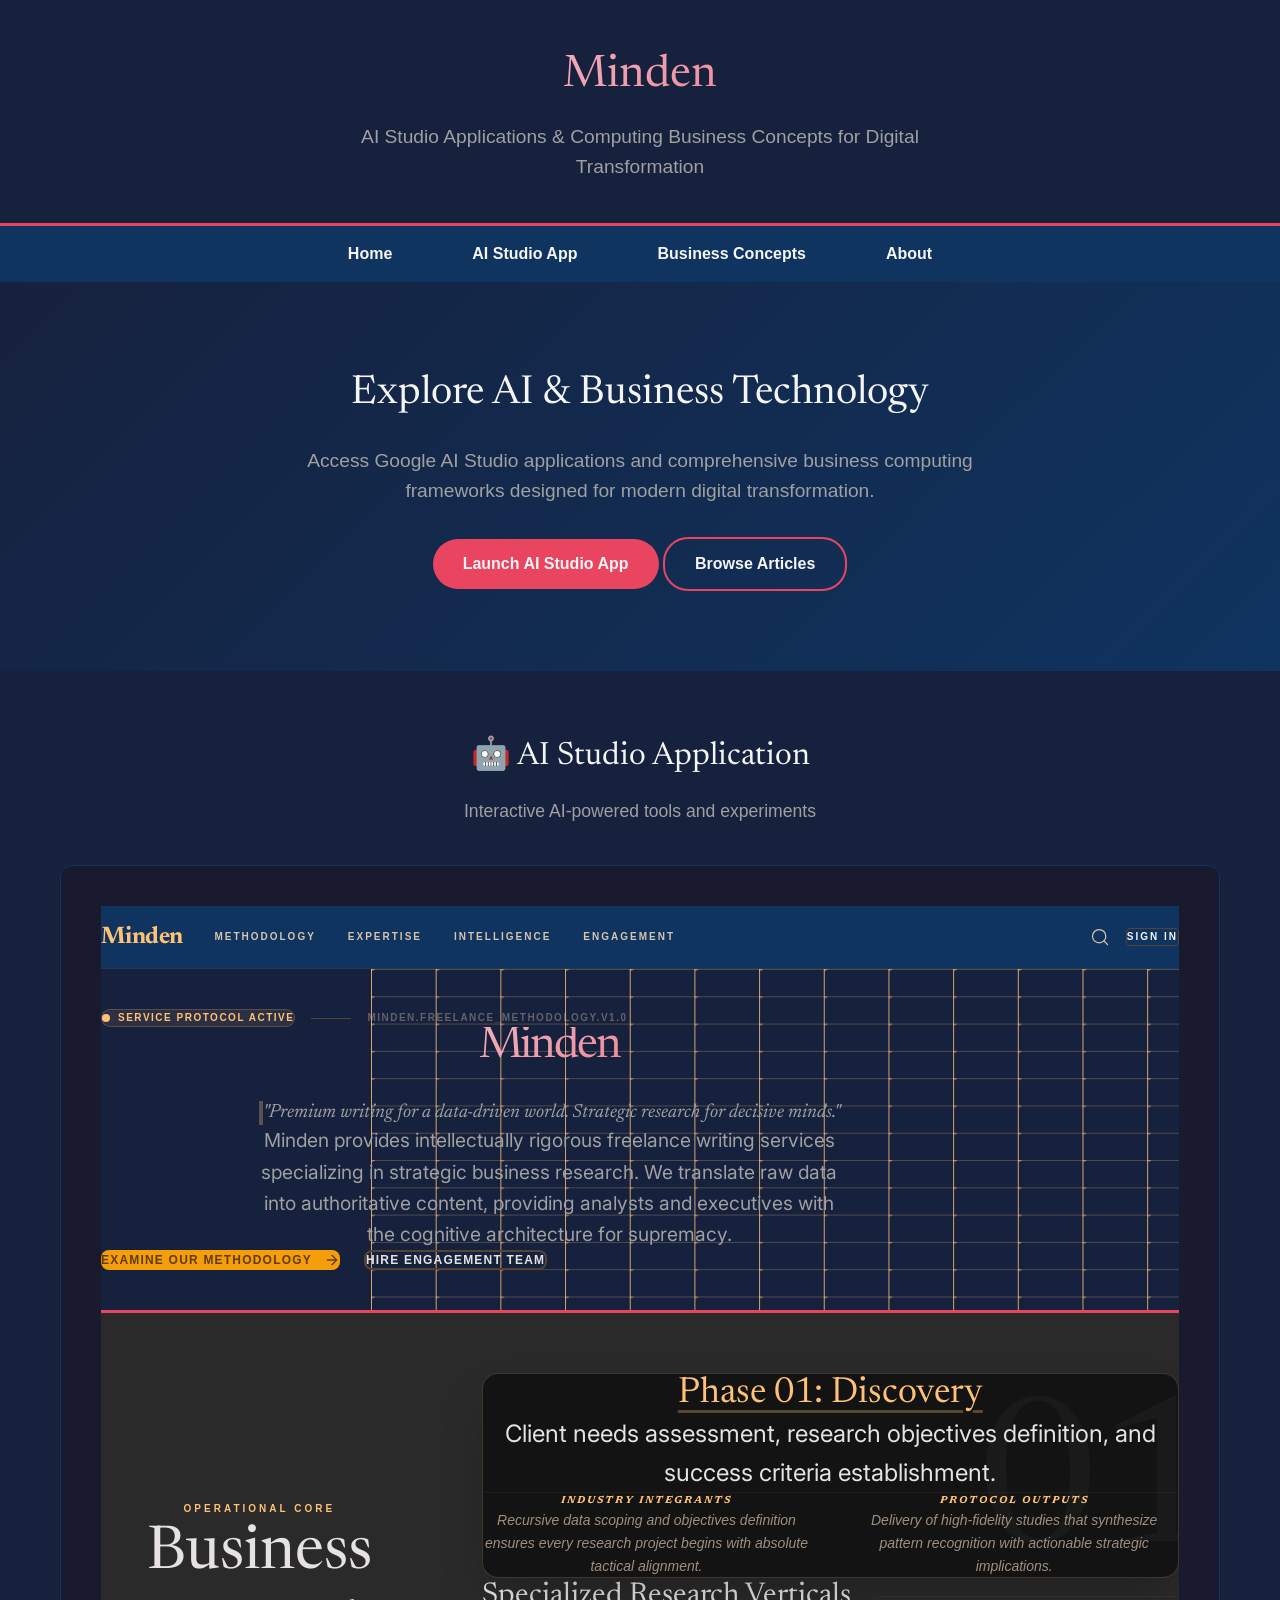
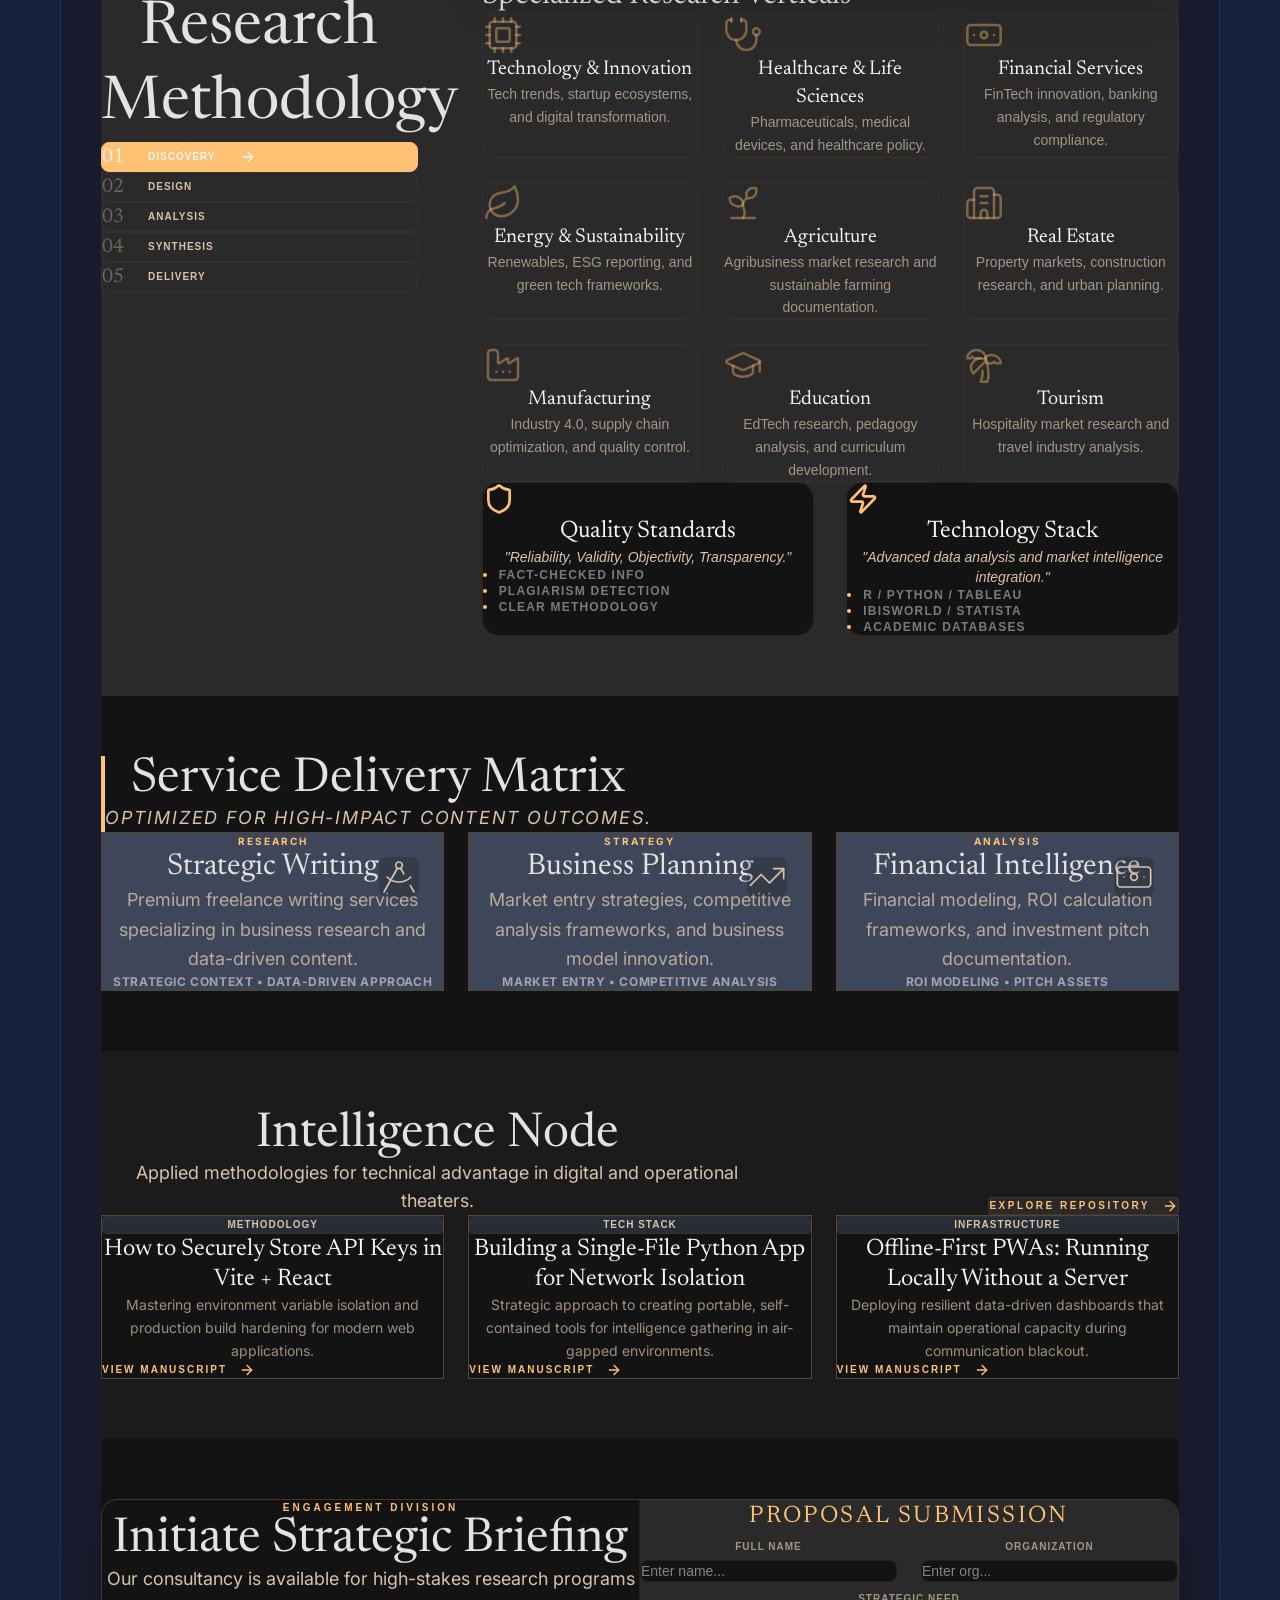
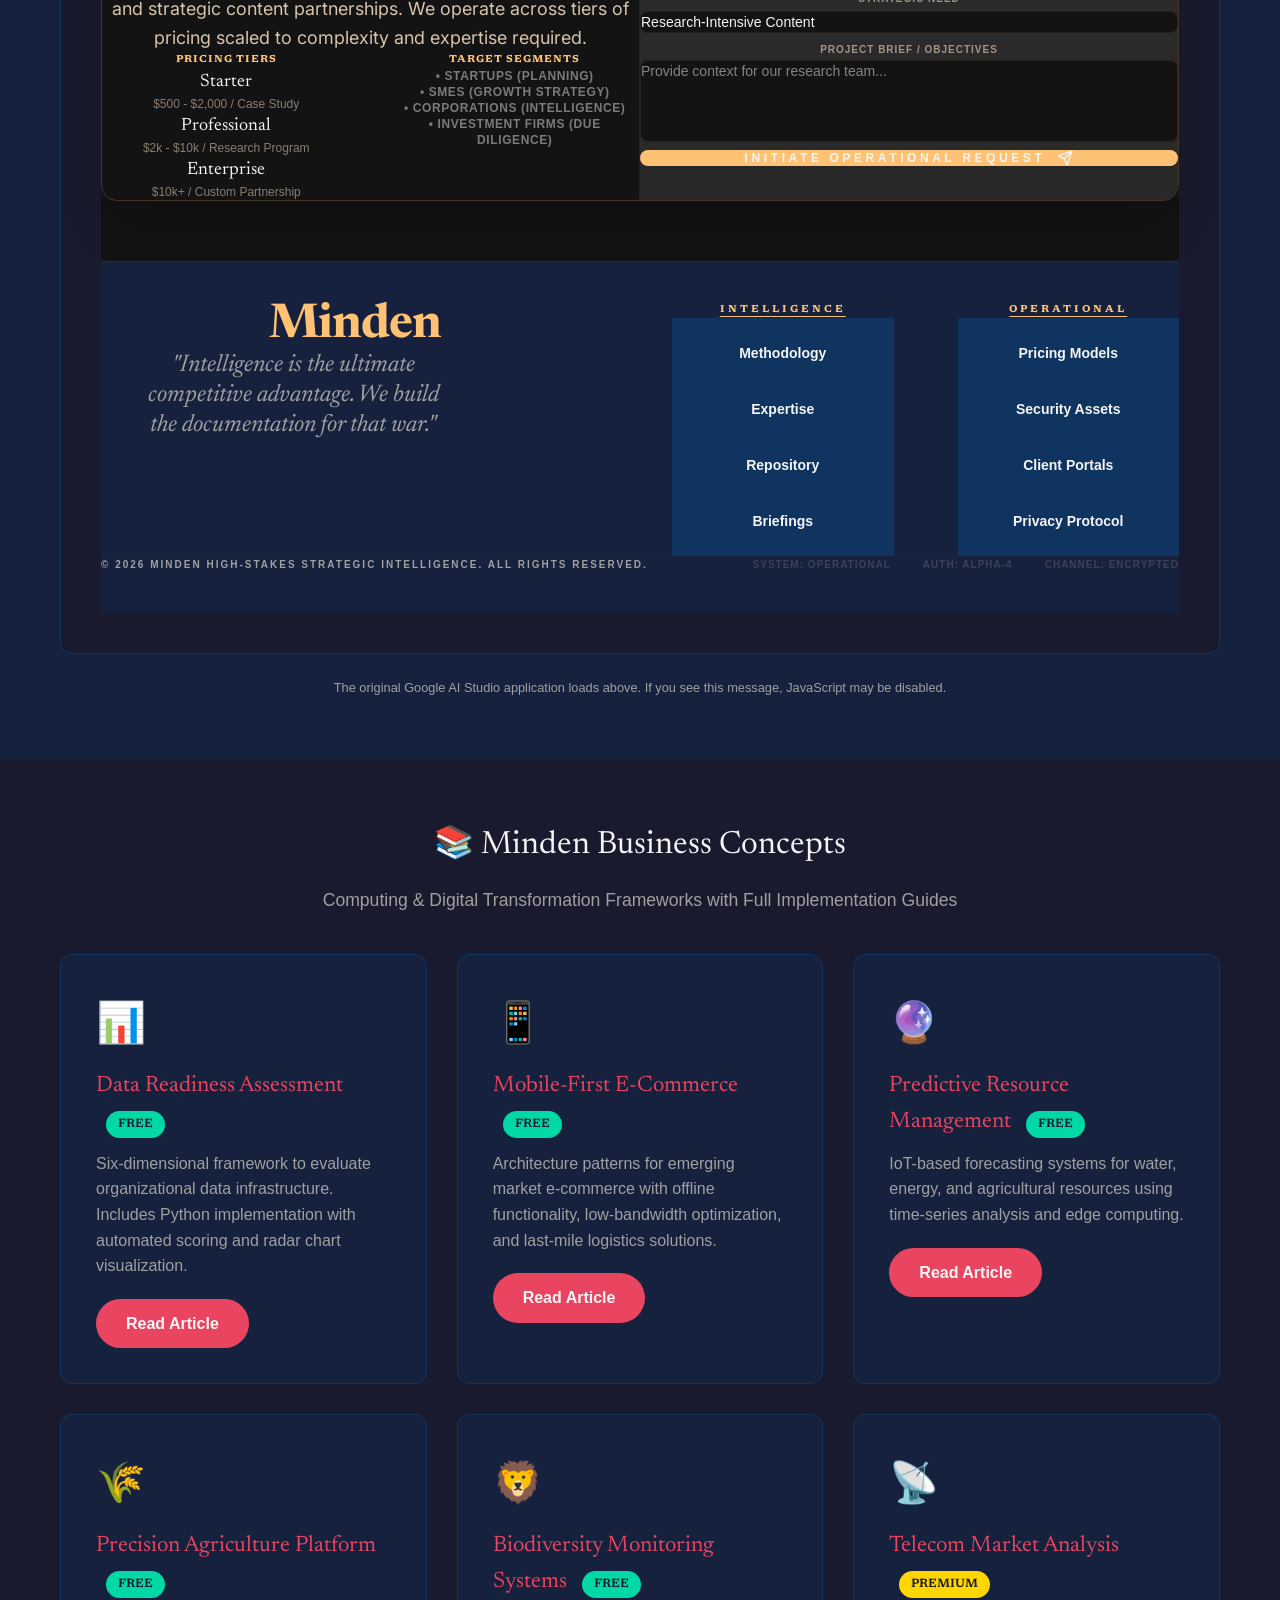
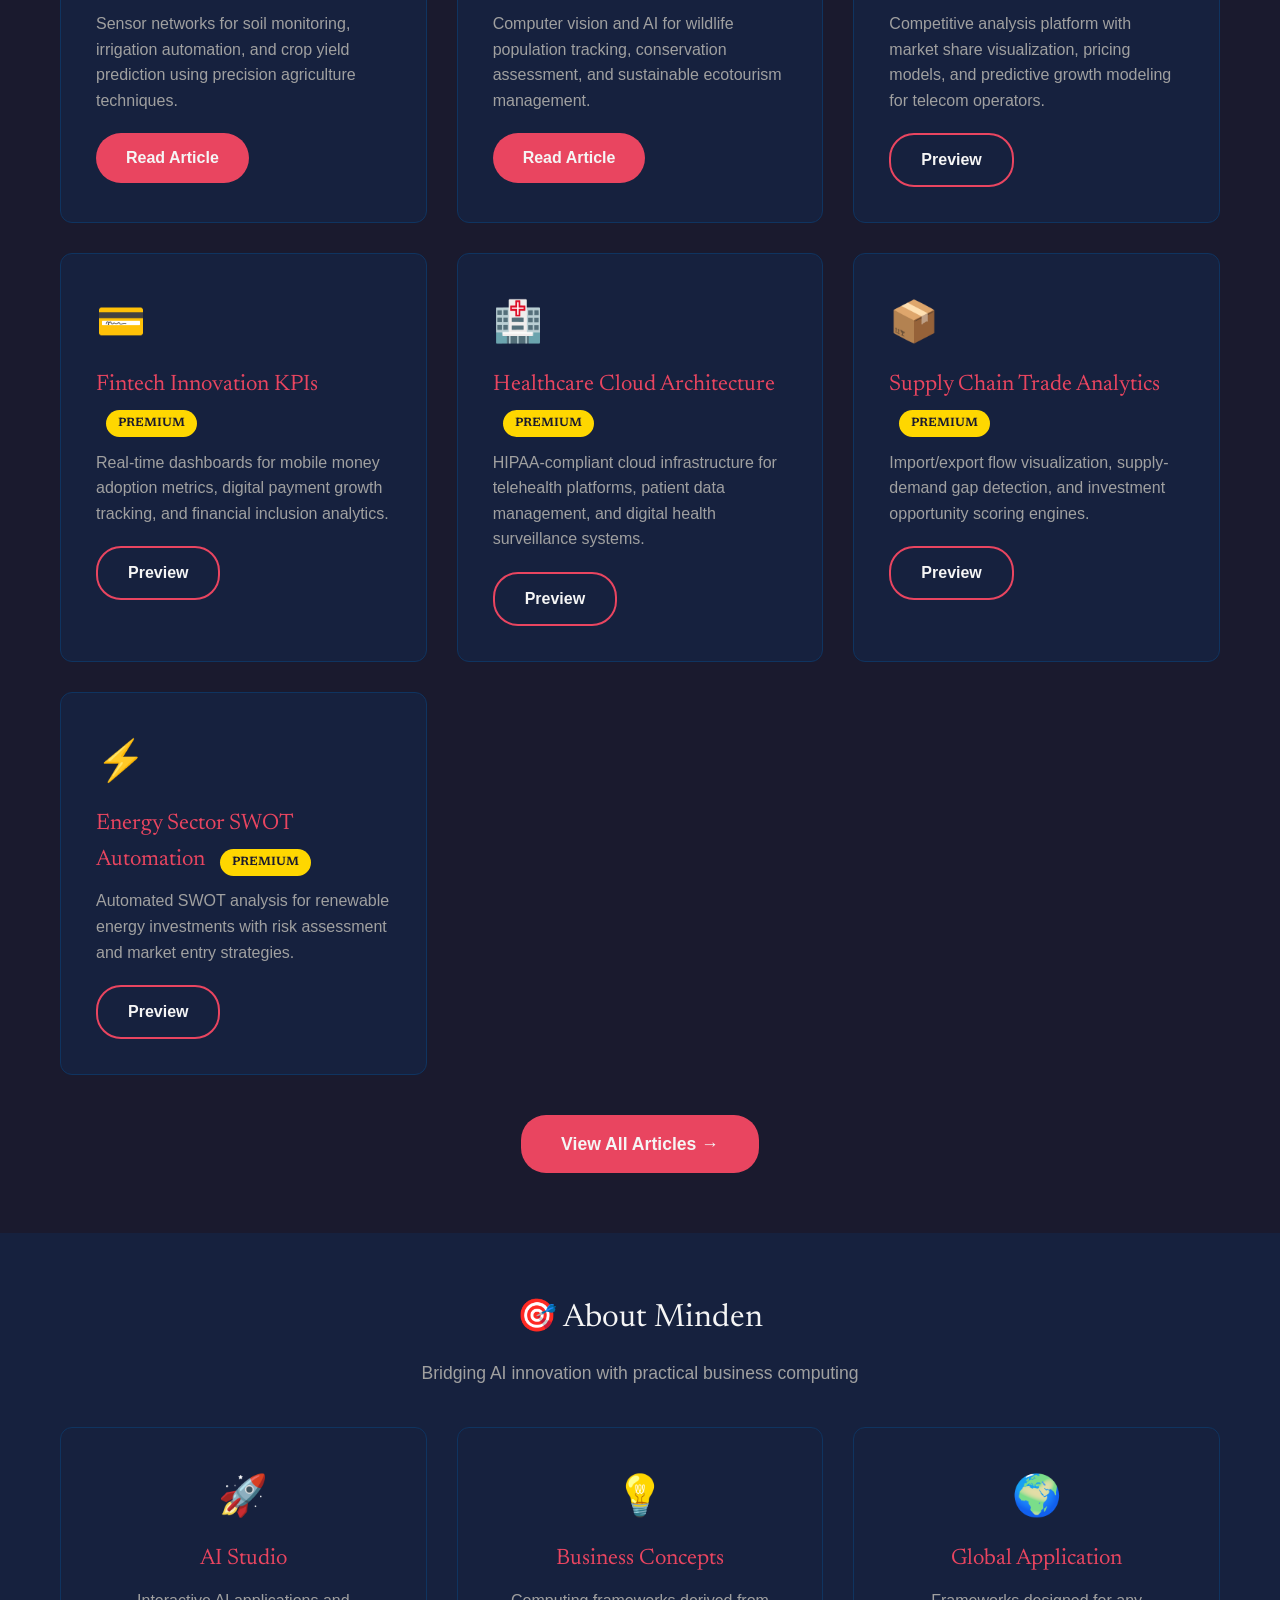
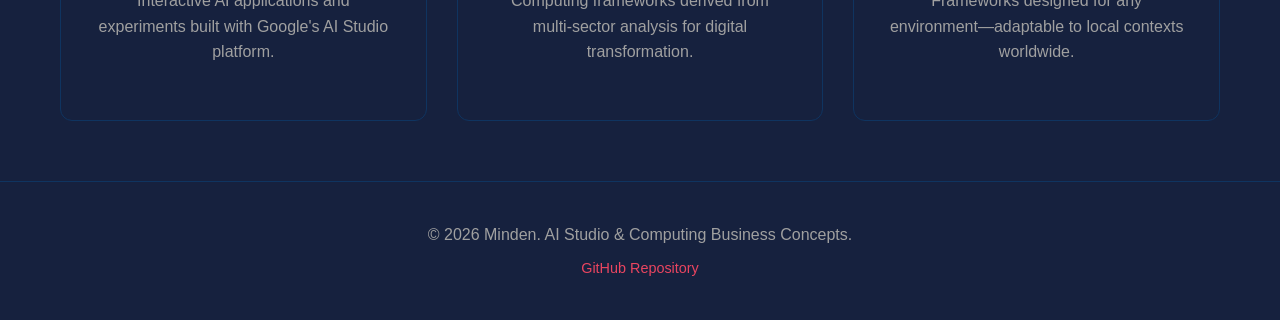
==== commit ec39946b: "Add Minden Business Concepts articles - 5 free + 5 premium articles with code implementations" ====
--- a/index.html
+++ b/index.html
@@ -1,14 +1,460 @@
-<!doctype html>
+<!DOCTYPE html>
 <html lang="en">
-  <head>
-    <meta charset="UTF-8" />
-    <meta name="viewport" content="width=device-width, initial-scale=1.0" />
-    <title>My Google AI Studio App</title>
+<head>
+    <meta charset="UTF-8">
+    <meta name="viewport" content="width=device-width, initial-scale=1.0">
+    <title>Minden | AI Studio & Business Concepts</title>
+    <style>
+        :root {
+            --primary: #1a1a2e;
+            --secondary: #16213e;
+            --accent: #0f3460;
+            --highlight: #e94560;
+            --text: #f5f5f5;
+            --muted: #a0a0a0;
+            --success: #00d9a5;
+            --premium: #ffd700;
+        }
+        
+        * {
+            margin: 0;
+            padding: 0;
+            box-sizing: border-box;
+        }
+        
+        body {
+            font-family: -apple-system, BlinkMacSystemFont, 'Segoe UI', Roboto, 'Helvetica Neue', Arial, sans-serif;
+            background: var(--primary);
+            color: var(--text);
+            line-height: 1.6;
+        }
+        
+        .container {
+            max-width: 1200px;
+            margin: 0 auto;
+            padding: 0 20px;
+        }
+        
+        /* Header */
+        header {
+            background: var(--secondary);
+            padding: 40px 0;
+            text-align: center;
+            border-bottom: 3px solid var(--highlight);
+        }
+        
+        header h1 {
+            font-size: 2.8rem;
+            margin-bottom: 10px;
+            background: linear-gradient(135deg, var(--text), var(--highlight));
+            -webkit-background-clip: text;
+            -webkit-text-fill-color: transparent;
+            background-clip: text;
+        }
+        
+        header p {
+            color: var(--muted);
+            font-size: 1.2rem;
+            max-width: 600px;
+            margin: 0 auto;
+        }
+        
+        /* Navigation */
+        nav {
+            background: var(--accent);
+            padding: 15px 0;
+            position: sticky;
+            top: 0;
+            z-index: 100;
+        }
+        
+        nav ul {
+            list-style: none;
+            display: flex;
+            justify-content: center;
+            gap: 40px;
+            flex-wrap: wrap;
+        }
+        
+        nav a {
+            color: var(--text);
+            text-decoration: none;
+            font-weight: 600;
+            transition: color 0.3s;
+            padding: 10px 20px;
+            border-radius: 25px;
+        }
+        
+        nav a:hover {
+            color: var(--highlight);
+            background: rgba(233, 69, 96, 0.1);
+        }
+        
+        /* Sections */
+        section {
+            padding: 60px 0;
+        }
+        
+        .section-title {
+            font-size: 2rem;
+            margin-bottom: 15px;
+            text-align: center;
+        }
+        
+        .section-subtitle {
+            color: var(--muted);
+            text-align: center;
+            margin-bottom: 40px;
+            font-size: 1.1rem;
+        }
+        
+        /* Hero Section */
+        .hero {
+            background: linear-gradient(135deg, var(--secondary) 0%, var(--accent) 100%);
+            padding: 80px 0;
+            text-align: center;
+        }
+        
+        .hero h2 {
+            font-size: 2.5rem;
+            margin-bottom: 20px;
+        }
+        
+        .hero p {
+            font-size: 1.2rem;
+            color: var(--muted);
+            max-width: 700px;
+            margin: 0 auto 30px;
+        }
+        
+        /* Cards Grid */
+        .cards-grid {
+            display: grid;
+            grid-template-columns: repeat(auto-fit, minmax(350px, 1fr));
+            gap: 30px;
+        }
+        
+        .card {
+            background: var(--secondary);
+            border-radius: 12px;
+            padding: 35px;
+            transition: transform 0.3s, box-shadow 0.3s;
+            border: 1px solid var(--accent);
+        }
+        
+        .card:hover {
+            transform: translateY(-5px);
+            box-shadow: 0 10px 30px rgba(233, 69, 96, 0.2);
+        }
+        
+        .card-icon {
+            font-size: 2.5rem;
+            margin-bottom: 15px;
+        }
+        
+        .card h3 {
+            font-size: 1.4rem;
+            margin-bottom: 10px;
+            color: var(--highlight);
+        }
+        
+        .card p {
+            color: var(--muted);
+            margin-bottom: 20px;
+        }
+        
+        .btn {
+            display: inline-block;
+            padding: 12px 30px;
+            background: var(--highlight);
+            color: var(--text);
+            text-decoration: none;
+            border-radius: 25px;
+            font-weight: 600;
+            transition: background 0.3s, transform 0.3s;
+        }
+        
+        .btn:hover {
+            background: #ff6b6b;
+            transform: scale(1.05);
+        }
+        
+        .btn-outline {
+            background: transparent;
+            border: 2px solid var(--highlight);
+        }
+        
+        /* Articles Section */
+        .articles-section {
+            background: var(--primary);
+        }
+        
+        .tier-badge {
+            display: inline-block;
+            padding: 4px 12px;
+            border-radius: 20px;
+            font-size: 0.75rem;
+            font-weight: 600;
+            text-transform: uppercase;
+            margin-left: 10px;
+        }
+        
+        .tier-free {
+            background: var(--success);
+            color: var(--primary);
+        }
+        
+        .tier-premium {
+            background: var(--premium);
+            color: var(--primary);
+        }
+        
+        /* App Section */
+        .app-section {
+            background: var(--secondary);
+            text-align: center;
+        }
+        
+        .app-container {
+            background: var(--primary);
+            border-radius: 12px;
+            padding: 40px;
+            margin-top: 30px;
+            border: 1px solid var(--accent);
+        }
+        
+        /* Footer */
+        footer {
+            background: var(--secondary);
+            padding: 40px 0;
+            text-align: center;
+            border-top: 1px solid var(--accent);
+        }
+        
+        footer p {
+            color: var(--muted);
+        }
+        
+        /* Responsive */
+        @media (max-width: 768px) {
+            header h1 {
+                font-size: 2rem;
+            }
+            
+            nav ul {
+                flex-direction: column;
+                gap: 10px;
+            }
+            
+            .cards-grid {
+                grid-template-columns: 1fr;
+            }
+            
+            .hero h2 {
+                font-size: 1.8rem;
+            }
+        }
+    </style>
+</head>
+<body>
+    <header>
+        <div class="container">
+            <h1>Minden</h1>
+            <p>AI Studio Applications & Computing Business Concepts for Digital Transformation</p>
+        </div>
+    </header>
+
+    <nav>
+        <div class="container">
+            <ul>
+                <li><a href="#home">Home</a></li>
+                <li><a href="#ai-studio">AI Studio App</a></li>
+                <li><a href="#articles">Business Concepts</a></li>
+                <li><a href="#about">About</a></li>
+            </ul>
+        </div>
+    </nav>
+
+    <section class="hero" id="home">
+        <div class="container">
+            <h2>Explore AI & Business Technology</h2>
+            <p>Access Google AI Studio applications and comprehensive business computing frameworks designed for modern digital transformation.</p>
+            <a href="#ai-studio" class="btn">Launch AI Studio App</a>
+            <a href="#articles" class="btn btn-outline">Browse Articles</a>
+        </div>
+    </section>
+
+    <section id="ai-studio" class="app-section">
+        <div class="container">
+            <h2 class="section-title">🤖 AI Studio Application</h2>
+            <p class="section-subtitle">Interactive AI-powered tools and experiments</p>
+            
+            <div class="app-container">
+                <div id="root">
+                    <p style="color: var(--muted);">Loading AI Studio Application...</p>
+                </div>
+            </div>
+            <p style="margin-top: 20px; color: var(--muted);">
+                <small>The original Google AI Studio application loads above. If you see this message, JavaScript may be disabled.</small>
+            </p>
+        </div>
+    </section>
+
+    <section id="articles" class="articles-section">
+        <div class="container">
+            <h2 class="section-title">📚 Minden Business Concepts</h2>
+            <p class="section-subtitle">Computing & Digital Transformation Frameworks with Full Implementation Guides</p>
+
+            <div class="cards-grid">
+                <!-- Free Articles -->
+                <div class="card">
+                    <div class="card-icon">📊</div>
+                    <h3>
+                        Data Readiness Assessment
+                        <span class="tier-badge tier-free">Free</span>
+                    </h3>
+                    <p>Six-dimensional framework to evaluate organizational data infrastructure. Includes Python implementation with automated scoring and radar chart visualization.</p>
+                    <a href="minden-articles/article-data-readiness.html" class="btn">Read Article</a>
+                </div>
+
+                <div class="card">
+                    <div class="card-icon">📱</div>
+                    <h3>
+                        Mobile-First E-Commerce
+                        <span class="tier-badge tier-free">Free</span>
+                    </h3>
+                    <p>Architecture patterns for emerging market e-commerce with offline functionality, low-bandwidth optimization, and last-mile logistics solutions.</p>
+                    <a href="minden-articles/article-mobile-ecommerce.html" class="btn">Read Article</a>
+                </div>
+
+                <div class="card">
+                    <div class="card-icon">🔮</div>
+                    <h3>
+                        Predictive Resource Management
+                        <span class="tier-badge tier-free">Free</span>
+                    </h3>
+                    <p>IoT-based forecasting systems for water, energy, and agricultural resources using time-series analysis and edge computing.</p>
+                    <a href="minden-articles/article-predictive-resource.html" class="btn">Read Article</a>
+                </div>
+
+                <div class="card">
+                    <div class="card-icon">🌾</div>
+                    <h3>
+                        Precision Agriculture Platform
+                        <span class="tier-badge tier-free">Free</span>
+                    </h3>
+                    <p>Sensor networks for soil monitoring, irrigation automation, and crop yield prediction using precision agriculture techniques.</p>
+                    <a href="minden-articles/article-precision-agriculture.html" class="btn">Read Article</a>
+                </div>
+
+                <div class="card">
+                    <div class="card-icon">🦁</div>
+                    <h3>
+                        Biodiversity Monitoring Systems
+                        <span class="tier-badge tier-free">Free</span>
+                    </h3>
+                    <p>Computer vision and AI for wildlife population tracking, conservation assessment, and sustainable ecotourism management.</p>
+                    <a href="minden-articles/article-biodiversity.html" class="btn">Read Article</a>
+                </div>
+
+                <!-- Premium Articles -->
+                <div class="card">
+                    <div class="card-icon">📡</div>
+                    <h3>
+                        Telecom Market Analysis
+                        <span class="tier-badge tier-premium">Premium</span>
+                    </h3>
+                    <p>Competitive analysis platform with market share visualization, pricing models, and predictive growth modeling for telecom operators.</p>
+                    <a href="minden-articles/article-telecom-analysis.html" class="btn btn-outline">Preview</a>
+                </div>
+
+                <div class="card">
+                    <div class="card-icon">💳</div>
+                    <h3>
+                        Fintech Innovation KPIs
+                        <span class="tier-badge tier-premium">Premium</span>
+                    </h3>
+                    <p>Real-time dashboards for mobile money adoption metrics, digital payment growth tracking, and financial inclusion analytics.</p>
+                    <a href="minden-articles/article-fintech-kpi.html" class="btn btn-outline">Preview</a>
+                </div>
+
+                <div class="card">
+                    <div class="card-icon">🏥</div>
+                    <h3>
+                        Healthcare Cloud Architecture
+                        <span class="tier-badge tier-premium">Premium</span>
+                    </h3>
+                    <p>HIPAA-compliant cloud infrastructure for telehealth platforms, patient data management, and digital health surveillance systems.</p>
+                    <a href="minden-articles/article-healthcare-cloud.html" class="btn btn-outline">Preview</a>
+                </div>
+
+                <div class="card">
+                    <div class="card-icon">📦</div>
+                    <h3>
+                        Supply Chain Trade Analytics
+                        <span class="tier-badge tier-premium">Premium</span>
+                    </h3>
+                    <p>Import/export flow visualization, supply-demand gap detection, and investment opportunity scoring engines.</p>
+                    <a href="minden-articles/article-supply-chain.html" class="btn btn-outline">Preview</a>
+                </div>
+
+                <div class="card">
+                    <div class="card-icon">⚡</div>
+                    <h3>
+                        Energy Sector SWOT Automation
+                        <span class="tier-badge tier-premium">Premium</span>
+                    </h3>
+                    <p>Automated SWOT analysis for renewable energy investments with risk assessment and market entry strategies.</p>
+                    <a href="minden-articles/article-energy-swot.html" class="btn btn-outline">Preview</a>
+                </div>
+            </div>
+
+            <div style="text-align: center; margin-top: 40px;">
+                <a href="minden-articles/index.html" class="btn" style="padding: 15px 40px; font-size: 1.1rem;">
+                    View All Articles →
+                </a>
+            </div>
+        </div>
+    </section>
+
+    <section id="about" style="background: var(--secondary);">
+        <div class="container">
+            <h2 class="section-title">🎯 About Minden</h2>
+            <p class="section-subtitle">Bridging AI innovation with practical business computing</p>
+            
+            <div class="cards-grid" style="margin-top: 40px;">
+                <div class="card" style="text-align: center;">
+                    <div class="card-icon">🚀</div>
+                    <h3>AI Studio</h3>
+                    <p>Interactive AI applications and experiments built with Google's AI Studio platform.</p>
+                </div>
+                <div class="card" style="text-align: center;">
+                    <div class="card-icon">💡</div>
+                    <h3>Business Concepts</h3>
+                    <p>Computing frameworks derived from multi-sector analysis for digital transformation.</p>
+                </div>
+                <div class="card" style="text-align: center;">
+                    <div class="card-icon">🌍</div>
+                    <h3>Global Application</h3>
+                    <p>Frameworks designed for any environment—adaptable to local contexts worldwide.</p>
+                </div>
+            </div>
+        </div>
+    </section>
+
+    <footer>
+        <div class="container">
+            <p>&copy; 2026 Minden. AI Studio & Computing Business Concepts.</p>
+            <p style="margin-top: 10px; font-size: 0.9rem;">
+                <a href="https://github.com/babakane/minden-pages" style="color: var(--highlight);">GitHub Repository</a>
+            </p>
+        </div>
+    </footer>
+
+    <!-- Original App Script -->
     <script type="module" crossorigin src="./assets/index-Dzz4IY_3.js"></script>
     <link rel="stylesheet" crossorigin href="./assets/index-BqyEB7HQ.css">
-  </head>
-  <body>
-    <div id="root"></div>
-  </body>
+</body>
 </html>
 
+
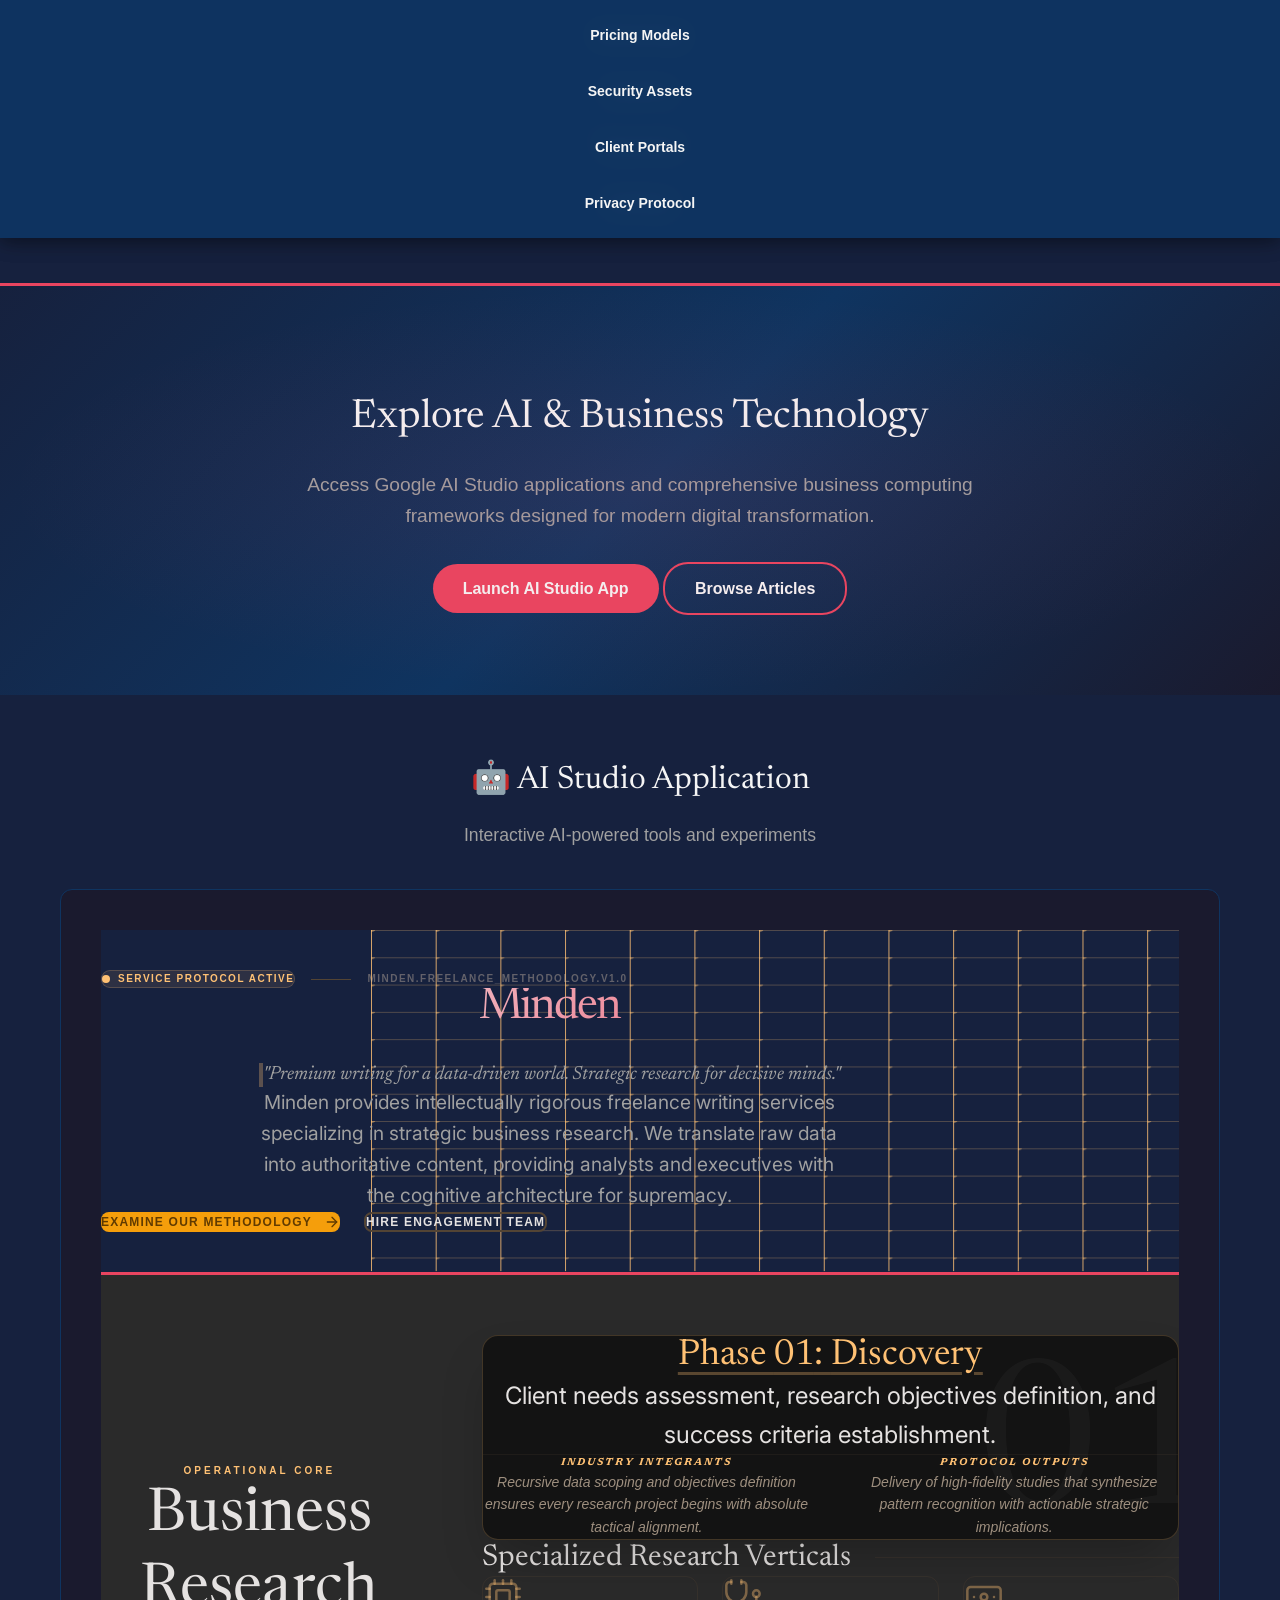
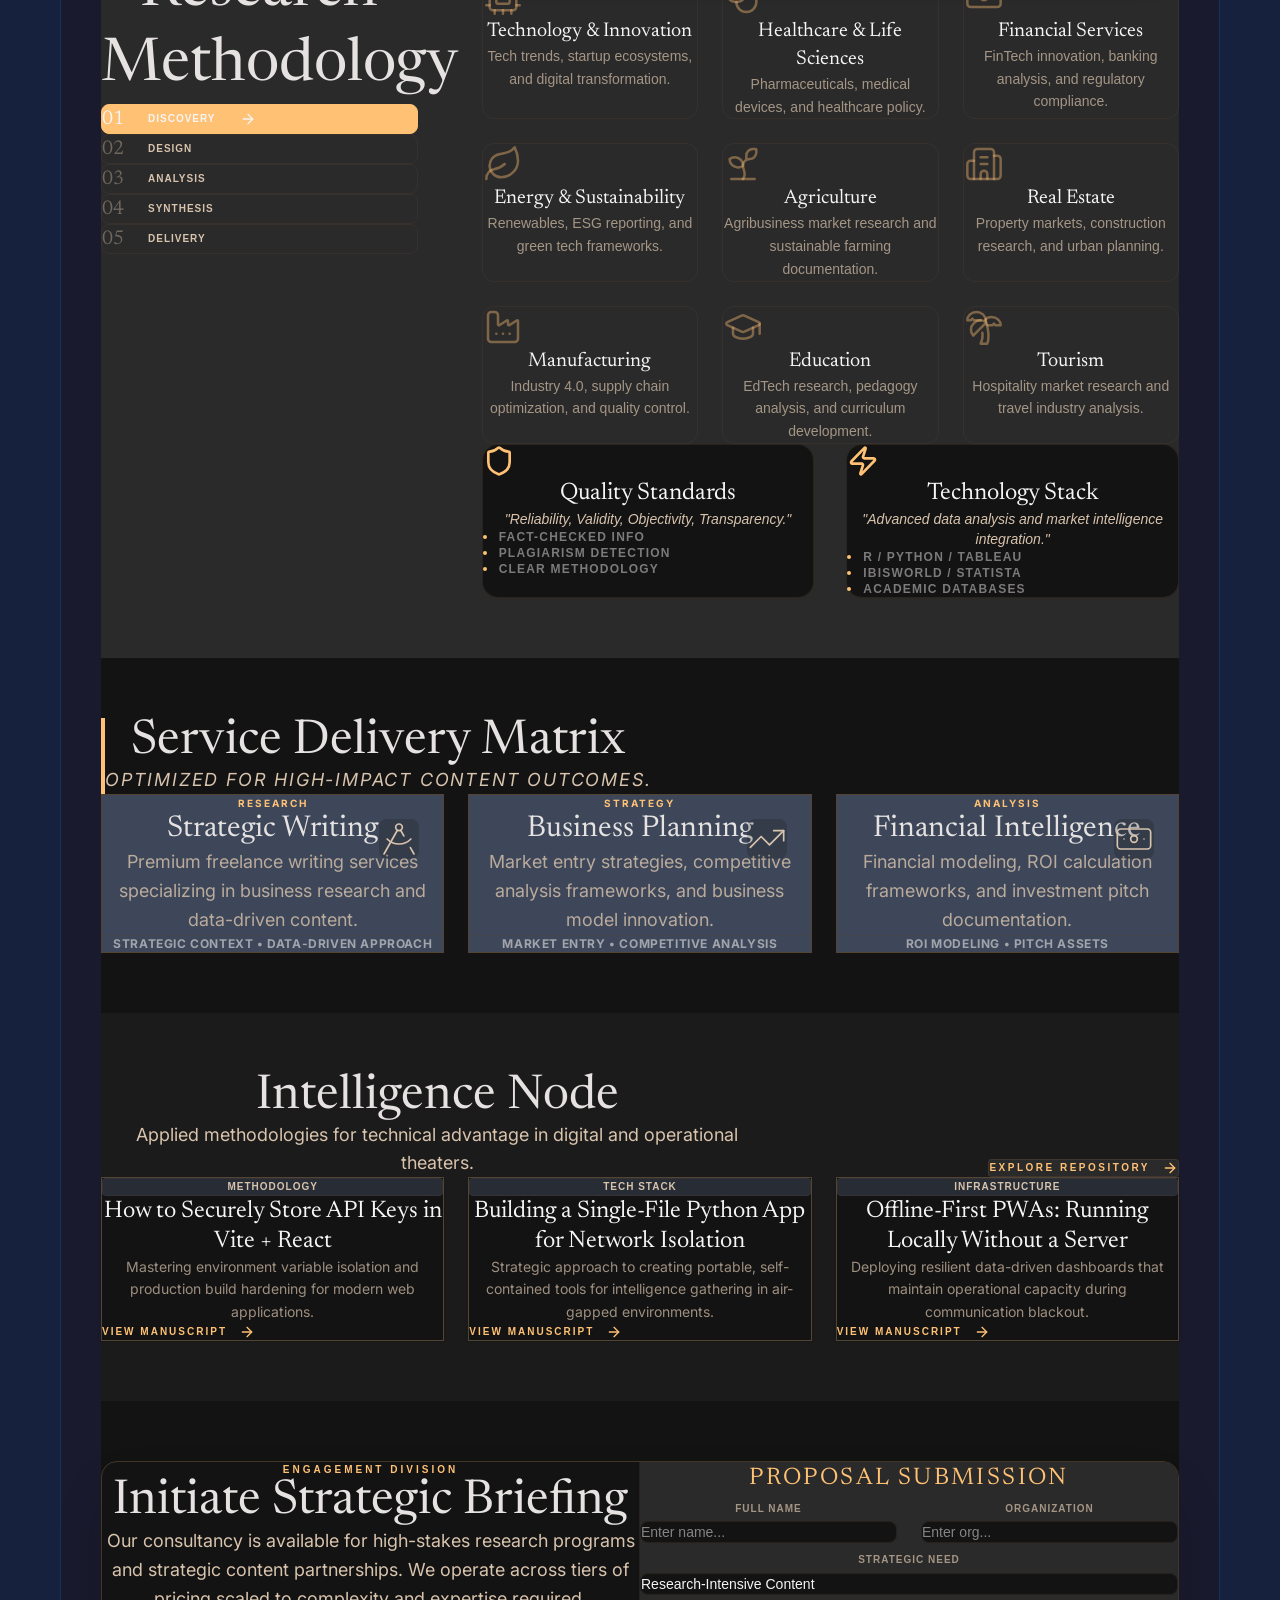
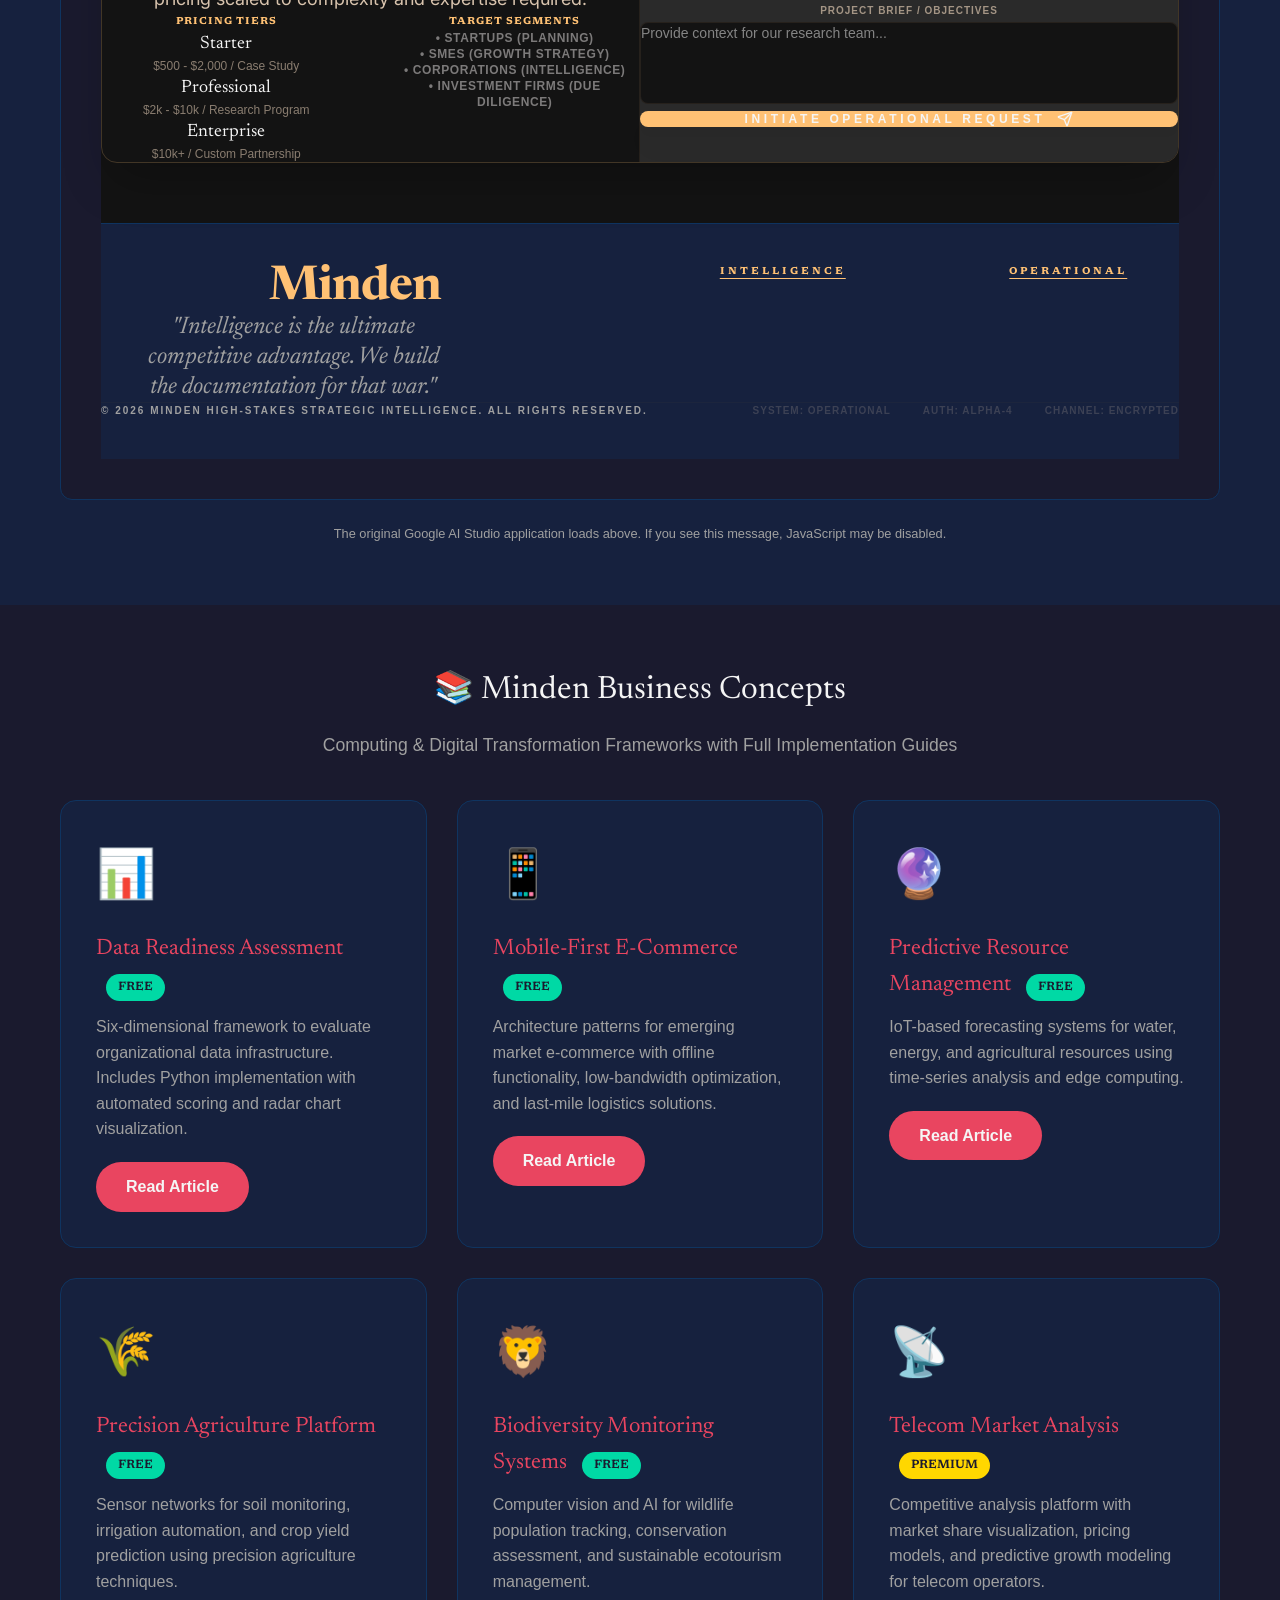
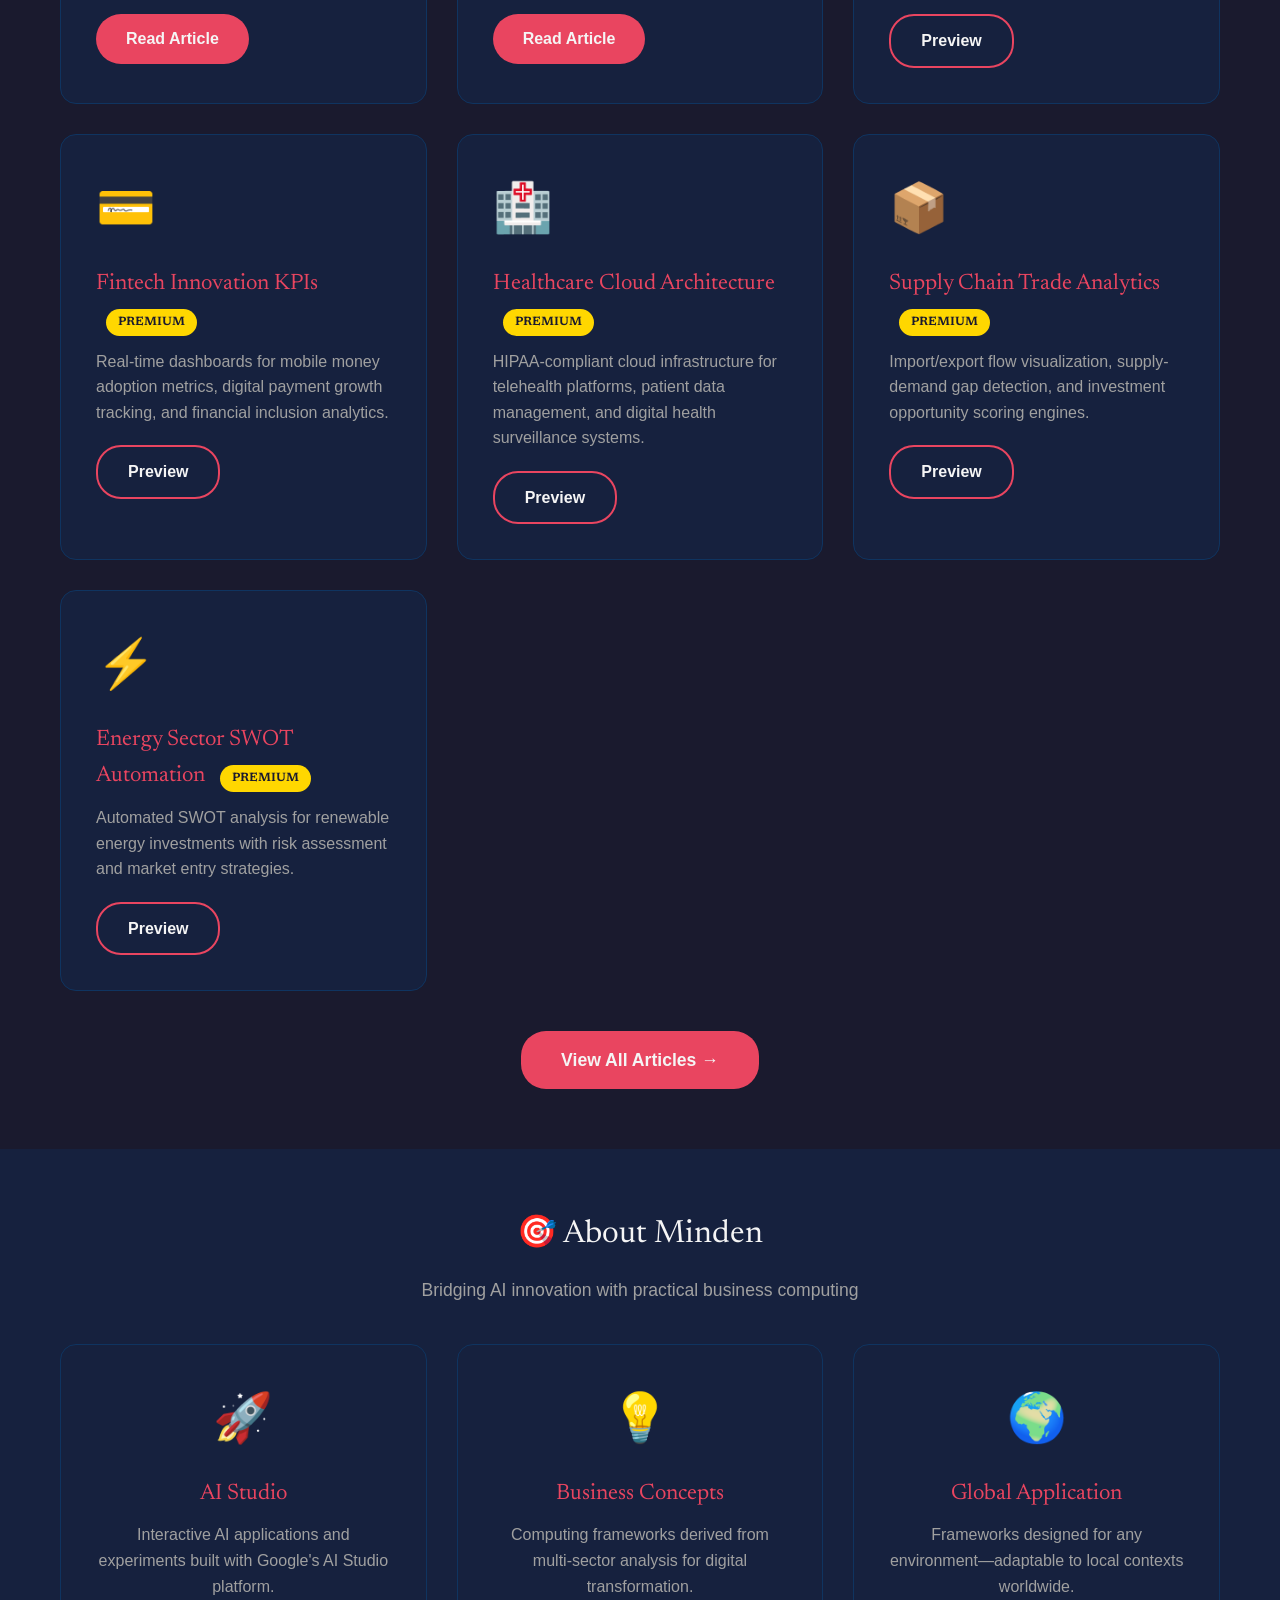
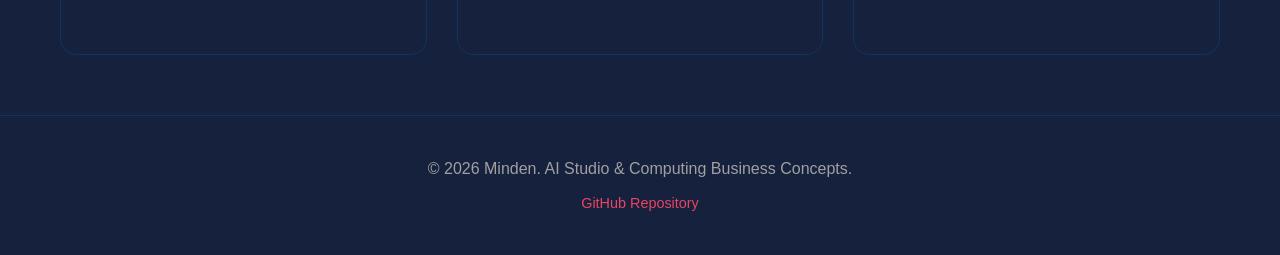
==== commit 5f503d61: "Fix main page styling: fixed nav, smooth scroll, card effects, hero gradient" ====
--- a/index.html
+++ b/index.html
@@ -4,7 +4,12 @@
     <meta charset="UTF-8">
     <meta name="viewport" content="width=device-width, initial-scale=1.0">
     <title>Minden | AI Studio & Business Concepts</title>
+    <link rel="stylesheet" crossorigin href="./assets/index-BqyEB7HQ.css">
     <style>
+        html {
+            scroll-behavior: smooth;
+            scroll-padding-top: 70px;
+        }
         :root {
             --primary: #1a1a2e;
             --secondary: #16213e;
@@ -27,6 +32,7 @@
             background: var(--primary);
             color: var(--text);
             line-height: 1.6;
+            padding-top: 60px;
         }
         
         .container {
@@ -61,11 +67,15 @@
         
         /* Navigation */
         nav {
-            background: var(--accent);
+            background: rgba(15, 52, 96, 0.95);
+            backdrop-filter: blur(10px);
             padding: 15px 0;
-            position: sticky;
+            position: fixed;
             top: 0;
-            z-index: 100;
+            left: 0;
+            right: 0;
+            z-index: 1000;
+            box-shadow: 0 2px 20px rgba(0, 0, 0, 0.3);
         }
         
         nav ul {
@@ -110,9 +120,22 @@
         
         /* Hero Section */
         .hero {
-            background: linear-gradient(135deg, var(--secondary) 0%, var(--accent) 100%);
-            padding: 80px 0;
+            background: linear-gradient(135deg, var(--secondary) 0%, var(--accent) 50%, var(--primary) 100%);
+            padding: 100px 0 80px;
             text-align: center;
+            position: relative;
+            overflow: hidden;
+        }
+        
+        .hero::before {
+            content: '';
+            position: absolute;
+            top: 0;
+            left: 0;
+            right: 0;
+            bottom: 0;
+            background: radial-gradient(ellipse at center, rgba(233, 69, 96, 0.1) 0%, transparent 70%);
+            pointer-events: none;
         }
         
         .hero h2 {
@@ -136,20 +159,40 @@
         
         .card {
             background: var(--secondary);
-            border-radius: 12px;
+            border-radius: 16px;
             padding: 35px;
-            transition: transform 0.3s, box-shadow 0.3s;
+            transition: all 0.3s ease;
             border: 1px solid var(--accent);
+            position: relative;
+        }
+        
+        .card::before {
+            content: '';
+            position: absolute;
+            top: 0;
+            left: 0;
+            right: 0;
+            height: 4px;
+            background: linear-gradient(90deg, var(--highlight), var(--premium));
+            border-radius: 16px 16px 0 0;
+            opacity: 0;
+            transition: opacity 0.3s ease;
         }
         
         .card:hover {
-            transform: translateY(-5px);
-            box-shadow: 0 10px 30px rgba(233, 69, 96, 0.2);
+            transform: translateY(-8px);
+            box-shadow: 0 20px 40px rgba(0, 0, 0, 0.4);
+            border-color: var(--highlight);
+        }
+        
+        .card:hover::before {
+            opacity: 1;
         }
         
         .card-icon {
-            font-size: 2.5rem;
-            margin-bottom: 15px;
+            font-size: 3rem;
+            margin-bottom: 20px;
+            display: block;
         }
         
         .card h3 {
@@ -453,7 +496,6 @@
 
     <!-- Original App Script -->
     <script type="module" crossorigin src="./assets/index-Dzz4IY_3.js"></script>
-    <link rel="stylesheet" crossorigin href="./assets/index-BqyEB7HQ.css">
 </body>
 </html>
 
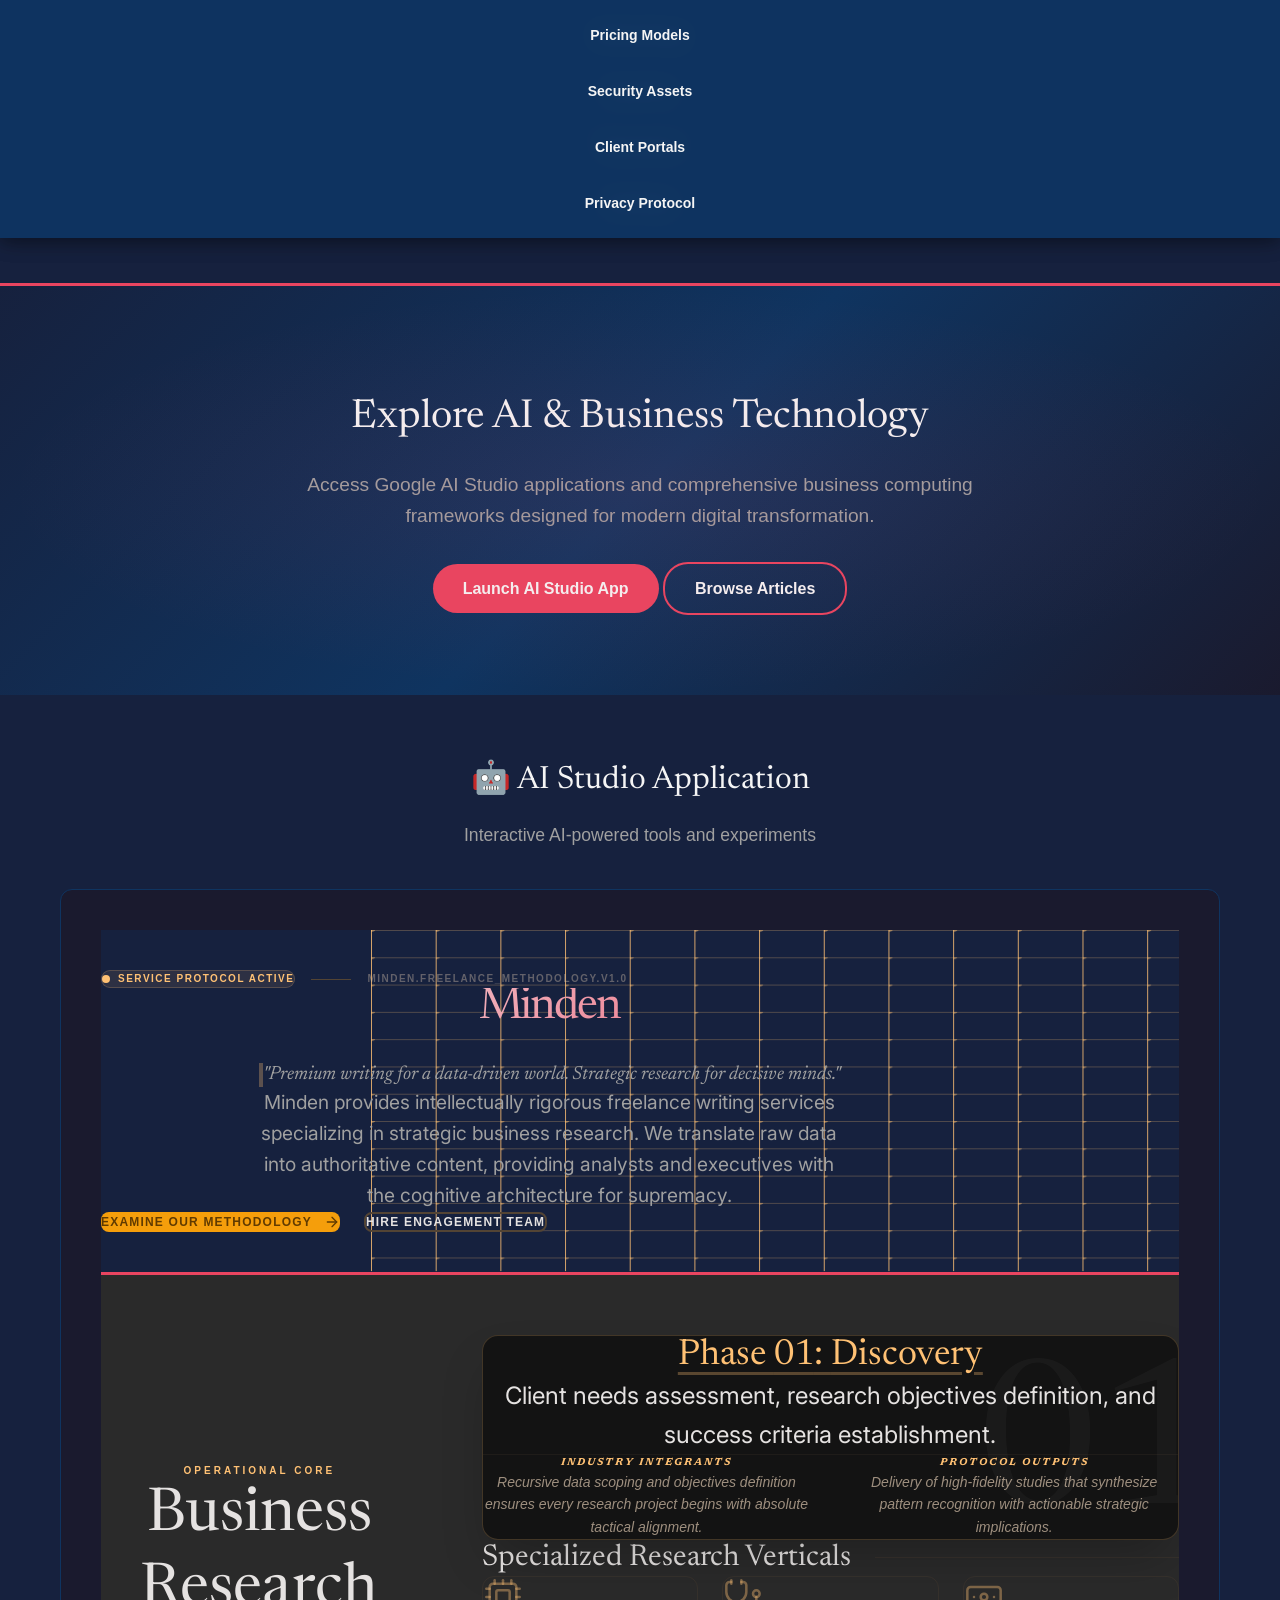
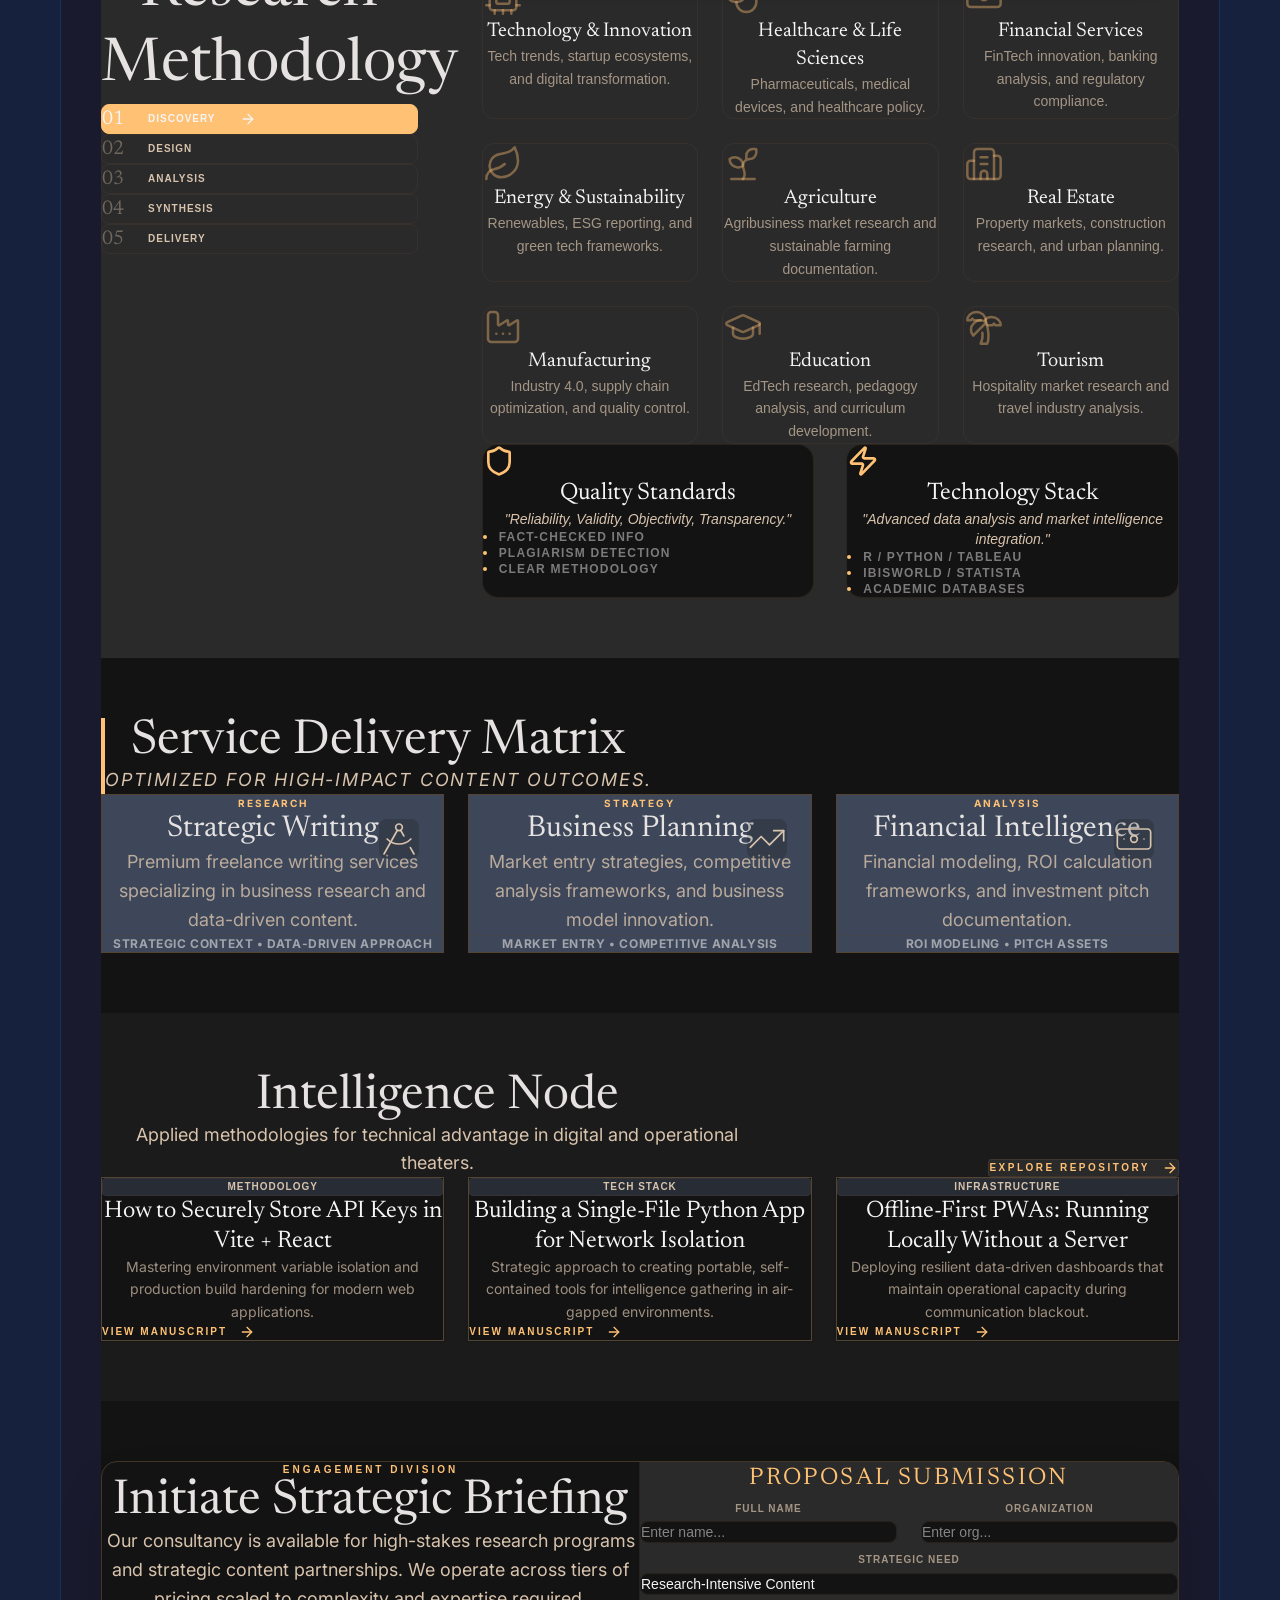
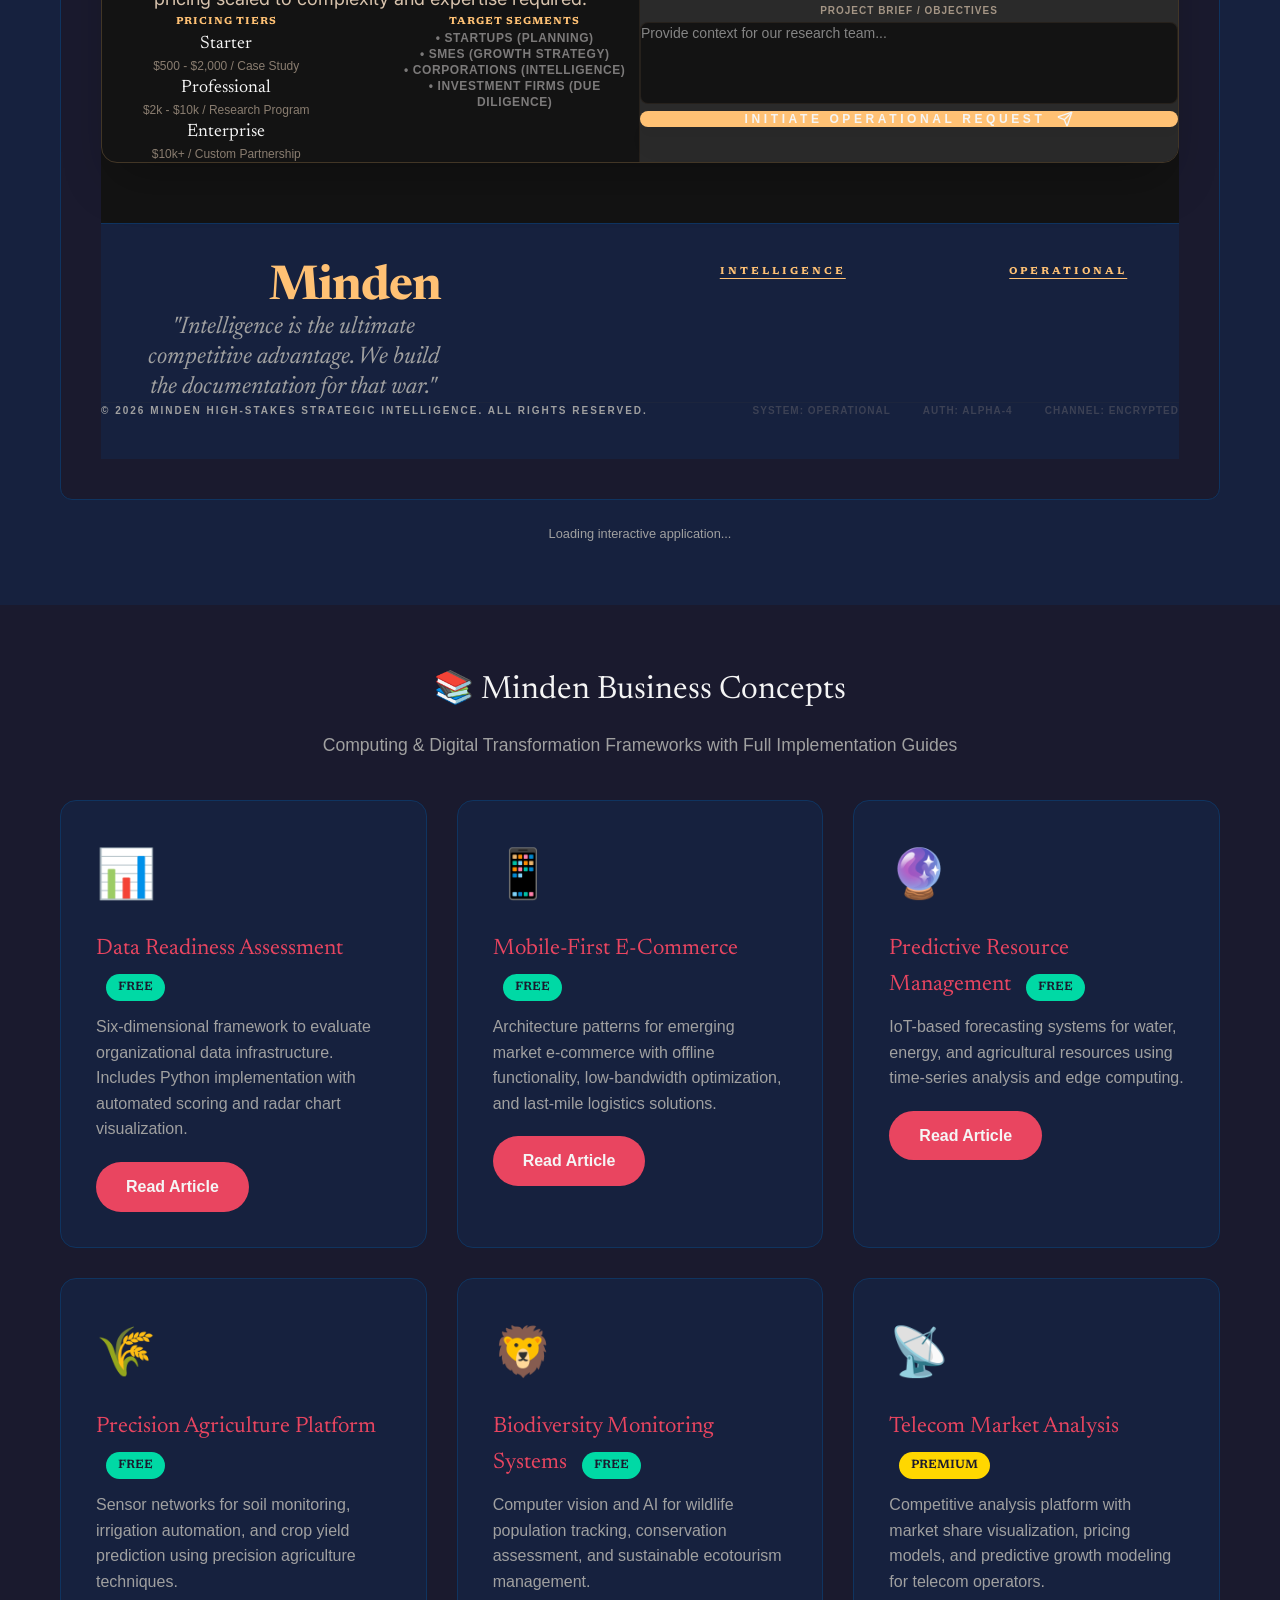
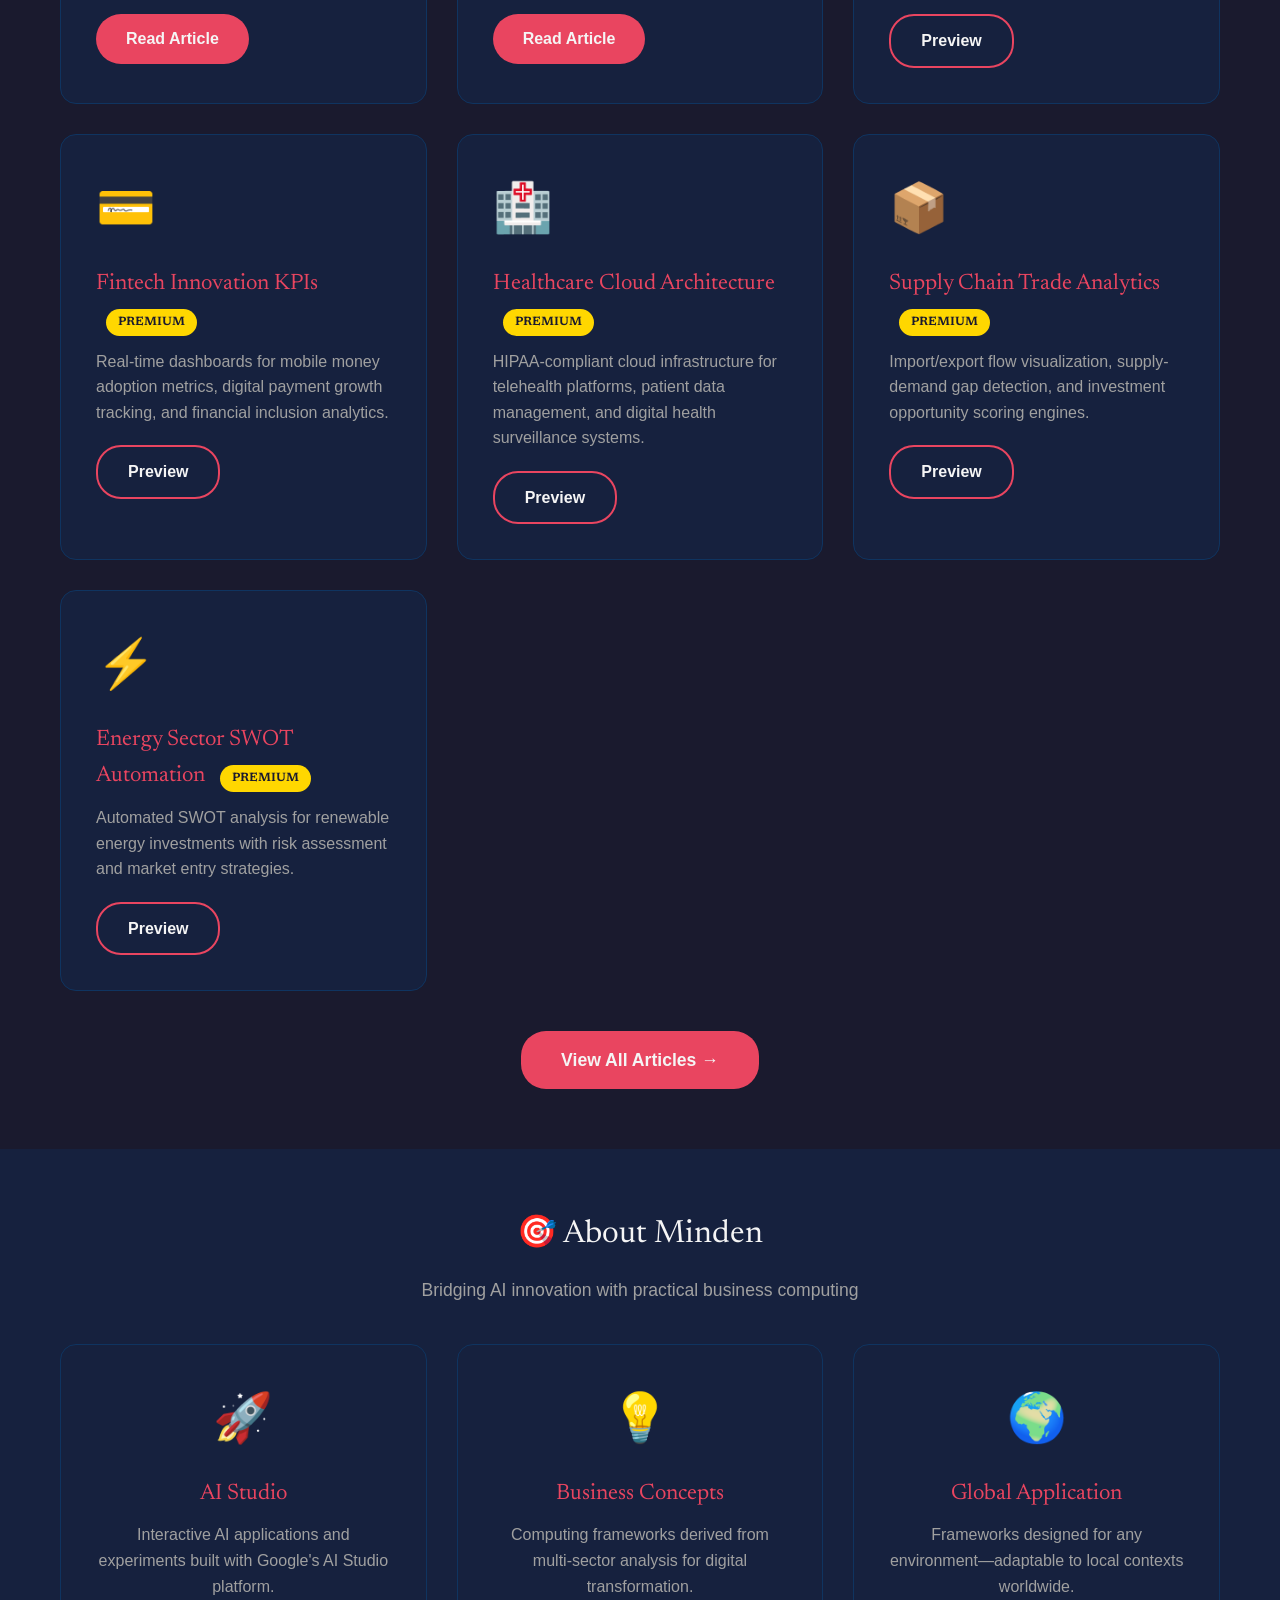
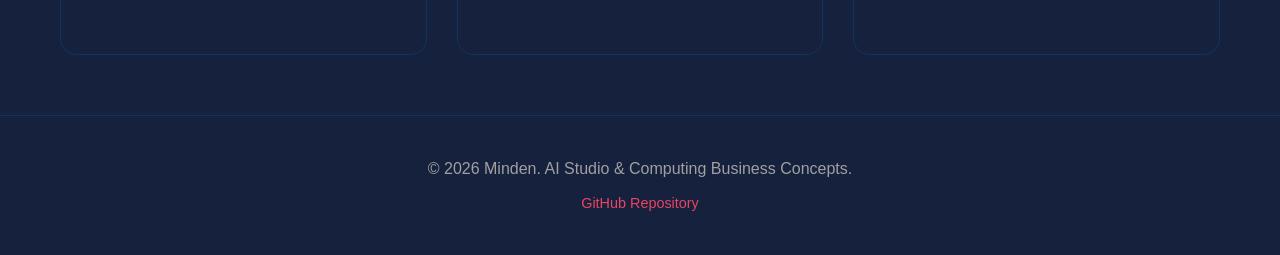
==== commit 2f023b02: "Add mobile menu, loading spinner, back-to-top button, improved UX" ====
--- a/index.html
+++ b/index.html
@@ -99,7 +99,54 @@
             color: var(--highlight);
             background: rgba(233, 69, 96, 0.1);
         }
-        
+
+        .menu-toggle {
+            display: none;
+            background: none;
+            border: none;
+            color: var(--text);
+            font-size: 1.5rem;
+            cursor: pointer;
+            padding: 10px;
+        }
+
+        @media (max-width: 768px) {
+            .menu-toggle {
+                display: block;
+                position: absolute;
+                right: 20px;
+                top: 50%;
+                transform: translateY(-50%);
+            }
+
+            nav ul {
+                display: none;
+                position: absolute;
+                top: 100%;
+                left: 0;
+                right: 0;
+                background: var(--accent);
+                flex-direction: column;
+                padding: 20px;
+                gap: 10px;
+                box-shadow: 0 10px 20px rgba(0,0,0,0.3);
+            }
+
+            nav ul.active {
+                display: flex;
+            }
+
+            nav ul li {
+                width: 100%;
+            }
+
+            nav ul li a {
+                display: block;
+                text-align: center;
+                padding: 15px;
+            }
+        }
+
         /* Sections */
         section {
             padding: 60px 0;
@@ -257,13 +304,31 @@
             background: var(--secondary);
             text-align: center;
         }
-        
+
         .app-container {
             background: var(--primary);
             border-radius: 12px;
             padding: 40px;
             margin-top: 30px;
             border: 1px solid var(--accent);
+            min-height: 300px;
+            display: flex;
+            align-items: center;
+            justify-content: center;
+        }
+
+        .loading-spinner {
+            display: inline-block;
+            width: 50px;
+            height: 50px;
+            border: 3px solid var(--accent);
+            border-radius: 50%;
+            border-top-color: var(--highlight);
+            animation: spin 1s ease-in-out infinite;
+        }
+
+        @keyframes spin {
+            to { transform: rotate(360deg); }
         }
         
         /* Footer */
@@ -273,11 +338,40 @@
             text-align: center;
             border-top: 1px solid var(--accent);
         }
-        
+
         footer p {
             color: var(--muted);
         }
-        
+
+        .back-to-top {
+            position: fixed;
+            bottom: 30px;
+            right: 30px;
+            width: 50px;
+            height: 50px;
+            background: var(--highlight);
+            color: var(--text);
+            border: none;
+            border-radius: 50%;
+            font-size: 1.5rem;
+            cursor: pointer;
+            opacity: 0;
+            visibility: hidden;
+            transition: all 0.3s;
+            z-index: 999;
+            box-shadow: 0 4px 15px rgba(233, 69, 96, 0.4);
+        }
+
+        .back-to-top.visible {
+            opacity: 1;
+            visibility: visible;
+        }
+
+        .back-to-top:hover {
+            transform: translateY(-3px);
+            box-shadow: 0 6px 20px rgba(233, 69, 96, 0.6);
+        }
+
         /* Responsive */
         @media (max-width: 768px) {
             header h1 {
@@ -308,12 +402,13 @@
     </header>
 
     <nav>
-        <div class="container">
-            <ul>
-                <li><a href="#home">Home</a></li>
-                <li><a href="#ai-studio">AI Studio App</a></li>
-                <li><a href="#articles">Business Concepts</a></li>
-                <li><a href="#about">About</a></li>
+        <div class="container" style="position: relative;">
+            <button class="menu-toggle" onclick="toggleMenu()">☰</button>
+            <ul id="nav-menu">
+                <li><a href="#home" onclick="closeMenu()">Home</a></li>
+                <li><a href="#ai-studio" onclick="closeMenu()">AI Studio App</a></li>
+                <li><a href="#articles" onclick="closeMenu()">Business Concepts</a></li>
+                <li><a href="#about" onclick="closeMenu()">About</a></li>
             </ul>
         </div>
     </nav>
@@ -334,11 +429,11 @@
             
             <div class="app-container">
                 <div id="root">
-                    <p style="color: var(--muted);">Loading AI Studio Application...</p>
+                    <div class="loading-spinner"></div>
                 </div>
             </div>
             <p style="margin-top: 20px; color: var(--muted);">
-                <small>The original Google AI Studio application loads above. If you see this message, JavaScript may be disabled.</small>
+                <small>Loading interactive application...</small>
             </p>
         </div>
     </section>
@@ -494,8 +589,49 @@
         </div>
     </footer>
 
+    <button class="back-to-top" id="backToTop" onclick="scrollToTop()">↑</button>
+
     <!-- Original App Script -->
     <script type="module" crossorigin src="./assets/index-Dzz4IY_3.js"></script>
+
+    <script>
+        // Mobile menu toggle
+        function toggleMenu() {
+            const menu = document.getElementById('nav-menu');
+            menu.classList.toggle('active');
+        }
+
+        function closeMenu() {
+            const menu = document.getElementById('nav-menu');
+            menu.classList.remove('active');
+        }
+
+        // Back to top button
+        const backToTopBtn = document.getElementById('backToTop');
+
+        window.addEventListener('scroll', () => {
+            if (window.pageYOffset > 300) {
+                backToTopBtn.classList.add('visible');
+            } else {
+                backToTopBtn.classList.remove('visible');
+            }
+        });
+
+        function scrollToTop() {
+            window.scrollTo({
+                top: 0,
+                behavior: 'smooth'
+            });
+        }
+
+        // Hide loading spinner when React app loads
+        window.addEventListener('load', () => {
+            const root = document.getElementById('root');
+            if (root && root.children.length > 0) {
+                // React has loaded
+            }
+        });
+    </script>
 </body>
 </html>
 
